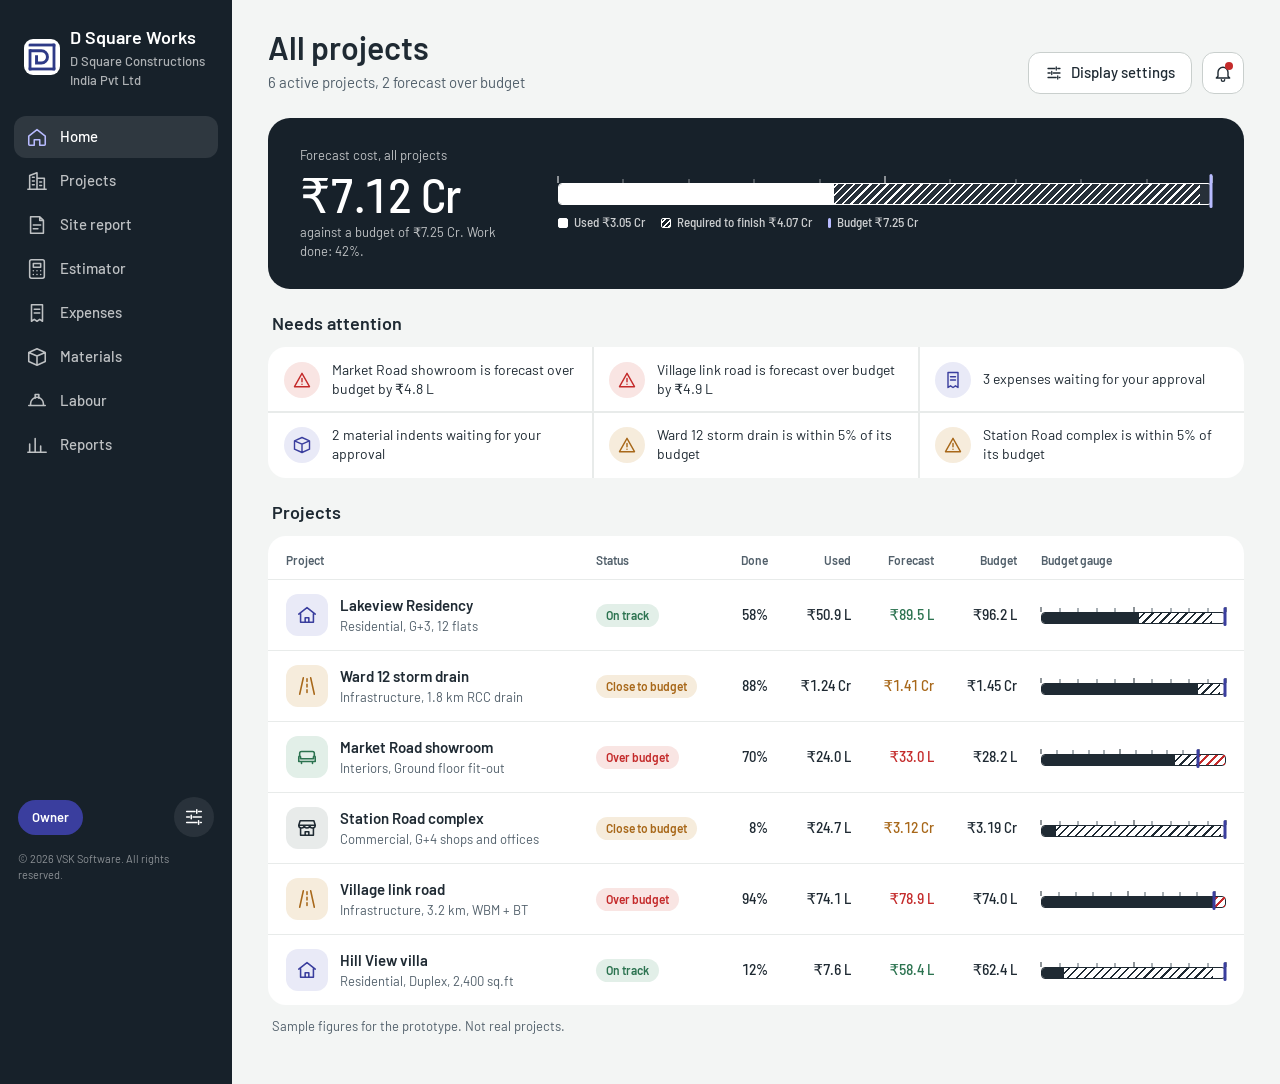
==== app/index.html @ ef79fe5f "Publish D Square Works demo pages (compiled, sample data only) Start page, compiled prototype and qu" ====
<!doctype html>
<html lang="en">
  <head>
    <meta charset="UTF-8" />
    <meta name="viewport" content="width=device-width, initial-scale=1.0" />
    <!-- Prototype with dummy data: keep out of search engines -->
    <meta name="robots" content="noindex, nofollow" />
    <!-- %BRAND_*% placeholders are filled from brand/brand.json at build time. -->
    <meta name="author" content="VSK Software" />
    <meta name="copyright" content="© 2026 VSK Software. All rights reserved." />
    <link rel="icon" href="data:image/svg+xml,%3Csvg%20xmlns%3D%22http%3A%2F%2Fwww.w3.org%2F2000%2Fsvg%22%20viewBox%3D%22-6%20-6%20112%20112%22%20role%3D%22img%22%20aria-label%3D%22D%20Square%20logo%22%3E%0A%20%20%3C!--%20D%20Square%20mark%2C%20traced%20from%20the%20company's%20logo%3A%20a%20D%20inside%20an%20open%20square.%20--%3E%0A%20%20%3Cg%20fill%3D%22%232e3a87%22%20transform%3D%22rotate(180%2050%2050)%22%3E%0A%20%20%20%20%3Crect%20x%3D%220%22%20y%3D%220%22%20width%3D%22100%22%20height%3D%2210.5%22%2F%3E%0A%20%20%20%20%3Crect%20x%3D%220%22%20y%3D%220%22%20width%3D%2210.5%22%20height%3D%22100%22%2F%3E%0A%20%20%20%20%3Crect%20x%3D%220%22%20y%3D%2289.5%22%20width%3D%22100%22%20height%3D%2210.5%22%2F%3E%0A%20%20%20%20%3Crect%20x%3D%2289.5%22%20y%3D%220%22%20width%3D%2210.5%22%20height%3D%2279%22%2F%3E%0A%20%20%3C%2Fg%3E%0A%20%20%3Cpath%20transform%3D%22rotate(180%2050%2050)%22%20fill%3D%22none%22%20stroke%3D%22%232e3a87%22%20stroke-width%3D%2211%22%20stroke-linejoin%3D%22miter%22%0A%20%20%20%20d%3D%22M95%2073.4%20H52.6%20A23%2023%200%200%201%2052.6%2027.4%20H70.4%20V56.8%22%2F%3E%0A%3C%2Fsvg%3E%0A" />
    <title>D Square Works – D Square Constructions India Pvt Ltd</title>
    <script type="module" crossorigin src="./assets/index-BcIU6nJX.js"></script>
    <link rel="stylesheet" crossorigin href="./assets/index-D0_AJxiv.css">
  </head>
  <body>
    <div id="root"></div>
  </body>
</html>
---- app/assets/index-D0_AJxiv.css ----
@font-face{font-family:Barlow;font-style:normal;font-display:swap;font-weight:400;src:url(./barlow-vietnamese-400-normal-Dpl4UHAZ.woff2) format("woff2"),url(./barlow-vietnamese-400-normal-BFeobeCK.woff) format("woff");unicode-range:U+0102-0103,U+0110-0111,U+0128-0129,U+0168-0169,U+01A0-01A1,U+01AF-01B0,U+0300-0301,U+0303-0304,U+0308-0309,U+0323,U+0329,U+1EA0-1EF9,U+20AB}@font-face{font-family:Barlow;font-style:normal;font-display:swap;font-weight:400;src:url(./barlow-latin-ext-400-normal-HxX4XjxC.woff2) format("woff2"),url(./barlow-latin-ext-400-normal-CvBsJvxq.woff) format("woff");unicode-range:U+0100-02BA,U+02BD-02C5,U+02C7-02CC,U+02CE-02D7,U+02DD-02FF,U+0304,U+0308,U+0329,U+1D00-1DBF,U+1E00-1E9F,U+1EF2-1EFF,U+2020,U+20A0-20AB,U+20AD-20C0,U+2113,U+2C60-2C7F,U+A720-A7FF}@font-face{font-family:Barlow;font-style:normal;font-display:swap;font-weight:400;src:url(./barlow-latin-400-normal-qiz4-Cze.woff2) format("woff2"),url(./barlow-latin-400-normal-fsAxiSwU.woff) format("woff");unicode-range:U+0000-00FF,U+0131,U+0152-0153,U+02BB-02BC,U+02C6,U+02DA,U+02DC,U+0304,U+0308,U+0329,U+2000-206F,U+20AC,U+2122,U+2191,U+2193,U+2212,U+2215,U+FEFF,U+FFFD}@font-face{font-family:Barlow;font-style:normal;font-display:swap;font-weight:500;src:url(./barlow-vietnamese-500-normal-zTViEIzf.woff2) format("woff2"),url(./barlow-vietnamese-500-normal-GNfB7rCE.woff) format("woff");unicode-range:U+0102-0103,U+0110-0111,U+0128-0129,U+0168-0169,U+01A0-01A1,U+01AF-01B0,U+0300-0301,U+0303-0304,U+0308-0309,U+0323,U+0329,U+1EA0-1EF9,U+20AB}@font-face{font-family:Barlow;font-style:normal;font-display:swap;font-weight:500;src:url(./barlow-latin-ext-500-normal-DOaysfXq.woff2) format("woff2"),url(./barlow-latin-ext-500-normal-CJPcKP2Q.woff) format("woff");unicode-range:U+0100-02BA,U+02BD-02C5,U+02C7-02CC,U+02CE-02D7,U+02DD-02FF,U+0304,U+0308,U+0329,U+1D00-1DBF,U+1E00-1E9F,U+1EF2-1EFF,U+2020,U+20A0-20AB,U+20AD-20C0,U+2113,U+2C60-2C7F,U+A720-A7FF}@font-face{font-family:Barlow;font-style:normal;font-display:swap;font-weight:500;src:url(./barlow-latin-500-normal-BPAOfeC8.woff2) format("woff2"),url(./barlow-latin-500-normal-C1h8hMer.woff) format("woff");unicode-range:U+0000-00FF,U+0131,U+0152-0153,U+02BB-02BC,U+02C6,U+02DA,U+02DC,U+0304,U+0308,U+0329,U+2000-206F,U+20AC,U+2122,U+2191,U+2193,U+2212,U+2215,U+FEFF,U+FFFD}@font-face{font-family:Barlow;font-style:normal;font-display:swap;font-weight:600;src:url(./barlow-vietnamese-600-normal-DcjprdFV.woff2) format("woff2"),url(./barlow-vietnamese-600-normal-CA_GiK2e.woff) format("woff");unicode-range:U+0102-0103,U+0110-0111,U+0128-0129,U+0168-0169,U+01A0-01A1,U+01AF-01B0,U+0300-0301,U+0303-0304,U+0308-0309,U+0323,U+0329,U+1EA0-1EF9,U+20AB}@font-face{font-family:Barlow;font-style:normal;font-display:swap;font-weight:600;src:url(./barlow-latin-ext-600-normal-B8NK_A3D.woff2) format("woff2"),url(./barlow-latin-ext-600-normal-DMVRjfRT.woff) format("woff");unicode-range:U+0100-02BA,U+02BD-02C5,U+02C7-02CC,U+02CE-02D7,U+02DD-02FF,U+0304,U+0308,U+0329,U+1D00-1DBF,U+1E00-1E9F,U+1EF2-1EFF,U+2020,U+20A0-20AB,U+20AD-20C0,U+2113,U+2C60-2C7F,U+A720-A7FF}@font-face{font-family:Barlow;font-style:normal;font-display:swap;font-weight:600;src:url(./barlow-latin-600-normal-DILqtrty.woff2) format("woff2"),url(./barlow-latin-600-normal-CNwfPWQD.woff) format("woff");unicode-range:U+0000-00FF,U+0131,U+0152-0153,U+02BB-02BC,U+02C6,U+02DA,U+02DC,U+0304,U+0308,U+0329,U+2000-206F,U+20AC,U+2122,U+2191,U+2193,U+2212,U+2215,U+FEFF,U+FFFD}@font-face{font-family:Barlow Semi Condensed;font-style:normal;font-display:swap;font-weight:500;src:url(./barlow-semi-condensed-vietnamese-500-normal-DGADhYWF.woff2) format("woff2"),url(./barlow-semi-condensed-vietnamese-500-normal-hJ2t9k9e.woff) format("woff");unicode-range:U+0102-0103,U+0110-0111,U+0128-0129,U+0168-0169,U+01A0-01A1,U+01AF-01B0,U+0300-0301,U+0303-0304,U+0308-0309,U+0323,U+0329,U+1EA0-1EF9,U+20AB}@font-face{font-family:Barlow Semi Condensed;font-style:normal;font-display:swap;font-weight:500;src:url(./barlow-semi-condensed-latin-ext-500-normal-BXdp1BvY.woff2) format("woff2"),url(./barlow-semi-condensed-latin-ext-500-normal-rZeYuEMb.woff) format("woff");unicode-range:U+0100-02BA,U+02BD-02C5,U+02C7-02CC,U+02CE-02D7,U+02DD-02FF,U+0304,U+0308,U+0329,U+1D00-1DBF,U+1E00-1E9F,U+1EF2-1EFF,U+2020,U+20A0-20AB,U+20AD-20C0,U+2113,U+2C60-2C7F,U+A720-A7FF}@font-face{font-family:Barlow Semi Condensed;font-style:normal;font-display:swap;font-weight:500;src:url(./barlow-semi-condensed-latin-500-normal-G0uxJNrM.woff2) format("woff2"),url(./barlow-semi-condensed-latin-500-normal-CFOoVYFH.woff) format("woff");unicode-range:U+0000-00FF,U+0131,U+0152-0153,U+02BB-02BC,U+02C6,U+02DA,U+02DC,U+0304,U+0308,U+0329,U+2000-206F,U+20AC,U+2122,U+2191,U+2193,U+2212,U+2215,U+FEFF,U+FFFD}:root{--text: #1f2a33;--text-soft: #52606b;--surface: #ffffff;--bg: #e8ebea;--sheet: #f3f5f4;--line: #e8ebea;--line-strong: #c9cfcd;--header: #17212a;--bezel: #17212a;--on-dark: #ffffff;--tabbar-bg: rgba(255, 255, 255, .9);--stamp: #3a3e9e;--staff-red: #c42b2b;--ochre: #a8681a;--green: #2c7350;--stamp-tint: #e9eaf7;--red-tint: #f9e5e3;--ochre-tint: #f6ecdc;--green-tint: #e2efe8;--neutral-tint: #e8ebea;--cat-1: #3a3e9e;--cat-2: #b0721f;--cat-3: #2c7350;--cat-4: #5b6b78;--cat-5: #8a4f9e;--staff-red-bright: #ff7a6e;--stamp-bright: #b8bbff;--stamp-solid: #3a3e9e;color-scheme:light;--font-body: "Barlow", system-ui, sans-serif;--font-figures: "Barlow Semi Condensed", "Barlow", system-ui, sans-serif;--size-sm: .8125rem;--size-base: .9375rem;--size-md: 1.125rem;--size-lg: 1.5rem;--size-xl: 2rem;--space-1: 4px;--space-2: 8px;--space-3: 12px;--space-4: 16px;--space-6: 24px;--space-8: 32px;--radius: 3px;--radius-sheet: 28px;--radius-group: 18px;--radius-tile: 12px;--gauge-height: 22px;--tabbar-height: 64px}@media(prefers-color-scheme:dark){:root:not([data-appearance=light]):not([data-theme=light]){--text: #e4e9ec;--text-soft: #9aa8b2;--surface: #1c262f;--bg: #0e1418;--sheet: #0f161b;--line: #26323c;--line-strong: #3a4752;--header: #1a2530;--bezel: #05080b;--tabbar-bg: rgba(28, 38, 47, .88);--stamp: #a9adff;--staff-red: #ff7a6e;--ochre: #e3a64e;--green: #63c493;--stamp-tint: #2a2e57;--red-tint: #46201f;--ochre-tint: #3f2f17;--green-tint: #1b3a2b;--neutral-tint: #26323c;--cat-1: #a9adff;--cat-2: #e3a64e;--cat-3: #63c493;--cat-4: #9aa8b2;--cat-5: #d39be6;color-scheme:dark}}:root[data-appearance=dark],:root[data-theme=dark]:not([data-appearance=light]){--text: #e4e9ec;--text-soft: #9aa8b2;--surface: #1c262f;--bg: #0e1418;--sheet: #0f161b;--line: #26323c;--line-strong: #3a4752;--header: #1a2530;--bezel: #05080b;--tabbar-bg: rgba(28, 38, 47, .88);--stamp: #a9adff;--staff-red: #ff7a6e;--ochre: #e3a64e;--green: #63c493;--stamp-tint: #2a2e57;--red-tint: #46201f;--ochre-tint: #3f2f17;--green-tint: #1b3a2b;--neutral-tint: #26323c;--cat-1: #a9adff;--cat-2: #e3a64e;--cat-3: #63c493;--cat-4: #9aa8b2;--cat-5: #d39be6;color-scheme:dark}*,*:before,*:after{box-sizing:border-box}html{-webkit-text-size-adjust:100%}body{margin:0;background:var(--bg);color:var(--text);font-family:var(--font-body);font-size:var(--size-base);line-height:1.45}h1,h2,h3{margin:0;font-weight:600;line-height:1.2}a{color:var(--stamp)}:focus-visible{outline:3px solid var(--stamp);outline-offset:2px}.figures{font-family:var(--font-figures);font-variant-numeric:tabular-nums}@media(prefers-reduced-motion:reduce){*,*:before,*:after{animation-duration:.01ms!important;transition-duration:.01ms!important}}.field{display:grid;gap:6px;min-width:0}.field__label{padding:0;font-size:var(--size-sm);font-weight:600;color:var(--text-soft)}.field__box{min-width:0;display:flex;align-items:center;min-height:46px;padding:0 12px;border:1px solid var(--line-strong);border-radius:12px;background:var(--surface)}.field__box:focus-within{border-color:var(--stamp);box-shadow:0 0 0 3px var(--stamp-tint)}.field--error .field__box{border-color:var(--staff-red)}.field__box input{flex:1;width:100%;min-width:0;padding:10px 0;border:0;background:none;color:var(--text);font-family:var(--font-figures);font-size:1rem;font-variant-numeric:tabular-nums;outline:none}.field__box input[type=text]{font-family:var(--font-body)}.field__unit{color:var(--text-soft);font-size:var(--size-sm)}.field__msg{font-size:.75rem;color:var(--text-soft)}.field__msg--error{color:var(--staff-red)}.field input[type=number]::-webkit-inner-spin-button,.field input[type=number]::-webkit-outer-spin-button{-webkit-appearance:none;margin:0}.field input[type=number]{-moz-appearance:textfield;appearance:textfield}.stepper{display:grid;grid-template-columns:46px 1fr 46px;align-items:center;border:1px solid var(--line-strong);border-radius:12px;background:var(--surface);overflow:hidden}.stepper input{width:100%;min-width:0;padding:10px 0;border:0;background:none;color:var(--text);font-family:var(--font-figures);font-size:1.05rem;text-align:center;appearance:textfield}.stepper__btn{height:46px;border:0;background:var(--neutral-tint);color:var(--text);font-size:1.25rem;cursor:pointer}.stepper__btn:disabled{opacity:.4;cursor:default}.segmented{display:grid;gap:6px;margin:0;padding:0;border:0;min-width:0}.segmented__track{display:grid;grid-auto-flow:column;grid-auto-columns:1fr;gap:4px;padding:4px;border-radius:14px;background:var(--neutral-tint)}.segmented__opt{position:relative}.segmented__opt input{position:absolute;opacity:0;pointer-events:none}.segmented__face{display:flex;align-items:center;justify-content:center;gap:6px;min-height:40px;padding:0 8px;border-radius:10px;color:var(--text-soft);font-weight:500;cursor:pointer}.segmented__opt input:checked+.segmented__face{background:var(--surface);color:var(--text);box-shadow:0 1px 3px #080c101f}.segmented__opt input:focus-visible+.segmented__face{outline:3px solid var(--stamp);outline-offset:1px}.toggle{display:flex;align-items:center;justify-content:space-between;gap:12px;min-height:46px;font-weight:500;cursor:pointer}.toggle input{position:absolute;opacity:0;pointer-events:none}.toggle__track{flex:none;width:48px;height:28px;padding:3px;border-radius:14px;background:var(--line-strong);transition:background .15s ease}.toggle__thumb{display:block;width:22px;height:22px;border-radius:50%;background:#fff;box-shadow:0 1px 2px #080c104d;transition:transform .15s ease}.toggle input:checked+.toggle__track{background:var(--stamp-solid)}.toggle input:checked+.toggle__track .toggle__thumb{transform:translate(20px)}.toggle input:focus-visible+.toggle__track{outline:3px solid var(--stamp);outline-offset:2px}.field__prefix{margin-right:6px;color:var(--text-soft);font-family:var(--font-figures)}.field__box--select{padding:0}.field__box select,.field__box input[type=date]{flex:1;width:100%;min-width:0;min-height:44px;padding:0 12px;border:0;background:none;color:var(--text);font:inherit;outline:none}.field__box input[type=date]{padding:0}.field__area{width:100%;min-height:80px;padding:10px 12px;border:1px solid var(--line-strong);border-radius:12px;background:var(--surface);color:var(--text);font:inherit;resize:vertical}.field__area:focus{border-color:var(--stamp);box-shadow:0 0 0 3px var(--stamp-tint);outline:none}.field--error .field__area{border-color:var(--staff-red)}.photo{display:flex;align-items:center;gap:14px}.photo__preview{width:72px;height:96px;object-fit:cover;border-radius:10px;border:1px solid var(--line-strong)}.photo__actions{display:grid;gap:8px;justify-items:start}.photo__pick{position:relative;display:inline-flex;align-items:center;gap:8px;min-height:46px;padding:0 16px;border:1px dashed var(--line-strong);border-radius:12px;color:var(--stamp);font-weight:600;cursor:pointer}.photo__pick input{position:absolute;inset:0;opacity:0;cursor:pointer}.photo__pick:focus-within{outline:3px solid var(--stamp);outline-offset:2px}.field--error .photo__pick{border-color:var(--staff-red)}.photo__remove{padding:0;border:0;background:none;color:var(--staff-red);font:inherit;font-size:var(--size-sm);cursor:pointer}.modal{inset:0;z-index:50;display:flex;flex-direction:column}.modal--frame{position:absolute}.modal--screen{position:fixed}.modal--sheet{justify-content:flex-end}.modal--dialog{align-items:center;justify-content:center;padding:24px}.modal__backdrop{position:absolute;inset:0;border:0;background:#080c1080;cursor:pointer;animation:modal-fade .18s ease-out}.modal__panel{position:relative;max-height:92%;overflow-y:auto;padding:10px 20px calc(20px + env(safe-area-inset-bottom,0px));border-radius:var(--radius-sheet) var(--radius-sheet) 0 0;background:var(--sheet);color:var(--text);animation:modal-rise .24s cubic-bezier(.2,.8,.2,1)}.modal--dialog .modal__panel{width:min(460px,100%);padding:24px;border-radius:22px;box-shadow:0 30px 80px -20px #080c1080;animation:modal-pop .2s ease-out}.modal__grabber{display:block;width:40px;height:5px;margin:0 auto 16px;border-radius:3px;background:var(--line-strong)}.modal__head{display:flex;align-items:center;justify-content:space-between;gap:12px;margin-bottom:4px}.modal__head h2{font-size:var(--size-md)}.modal__close{display:grid;place-items:center;width:36px;height:36px;margin-right:-6px;border:0;border-radius:50%;background:var(--neutral-tint);color:var(--text);cursor:pointer}.modal--dialog .modal__panel--wide{width:min(640px,100%)}.modal__panel:focus{outline:none}.settings__intro{margin:4px 0 8px;font-size:var(--size-sm);color:var(--text-soft)}.settings__group{margin:0;padding:0;border:0}.settings__legend{padding:14px 4px 8px;font-size:var(--size-sm);font-weight:600;color:var(--text-soft)}.settings__options{border-radius:var(--radius-group);background:var(--surface);overflow:hidden}.settings__option{position:relative;display:flex;align-items:center;gap:12px;min-height:54px;padding:8px 16px;cursor:pointer}.settings__option+.settings__option{border-top:1px solid var(--line)}.settings__option input{position:absolute;opacity:0;pointer-events:none}.settings__option:has(input:focus-visible){outline:3px solid var(--stamp);outline-offset:-3px}.settings__icon{flex:none;display:grid;place-items:center;width:36px;height:36px;border-radius:50%;background:var(--neutral-tint);color:var(--text)}.settings__text{flex:1;display:grid}.settings__label{font-weight:500}.settings__hint{font-size:.75rem;color:var(--text-soft)}.settings__check{color:var(--stamp);visibility:hidden}.settings__option:has(input:checked) .settings__check{visibility:visible}.settings__option:has(input:checked) .settings__icon{background:var(--stamp-tint);color:var(--stamp)}.settings__note{margin:8px 4px 0;font-size:.75rem;color:var(--text-soft)}.settings__legal{margin:16px 4px 0;font-size:.75rem;color:var(--text-soft);text-align:center}.settings__done{width:100%;min-height:50px;margin-top:18px;border:0;border-radius:14px;background:var(--stamp-solid);color:var(--on-dark);font:inherit;font-weight:600;cursor:pointer}.visually-hidden{position:absolute;width:1px;height:1px;overflow:hidden;clip-path:inset(50%);white-space:nowrap}@keyframes modal-rise{0%{transform:translateY(100%)}}@keyframes modal-pop{0%{opacity:0;transform:scale(.97)}}@keyframes modal-fade{0%{opacity:0}}.group{list-style:none;margin:0;padding:0;background:var(--surface);border-radius:var(--radius-group);overflow:hidden}.group>li+li{border-top:1px solid var(--line)}.attention__row{display:flex;align-items:center;gap:12px;padding:14px 16px;font-size:.875rem;line-height:1.35}.attention__icon{flex:none;display:grid;place-items:center;width:36px;height:36px;border-radius:50%}.attention__row--over .attention__icon{background:var(--red-tint);color:var(--staff-red)}.attention__row--watch .attention__icon{background:var(--ochre-tint);color:var(--ochre)}.attention__row--stamp .attention__icon{background:var(--stamp-tint);color:var(--stamp)}.type-tile{flex:none;display:grid;place-items:center;width:42px;height:42px;border-radius:var(--radius-tile);background:var(--stamp-tint);color:var(--stamp)}.type-tile--infrastructure{background:var(--ochre-tint);color:var(--ochre)}.type-tile--interiors{background:var(--green-tint);color:var(--green)}.type-tile--commercial{background:var(--neutral-tint);color:var(--text)}.chip{display:inline-block;padding:3px 10px;border-radius:999px;font-family:var(--font-body);font-size:.75rem;font-weight:600;white-space:nowrap}.chip--on-track{background:var(--green-tint);color:var(--green)}.chip--watch{background:var(--ochre-tint);color:var(--ochre)}.chip--over{background:var(--red-tint);color:var(--staff-red)}.health-text--over{color:var(--staff-red)}.health-text--watch{color:var(--ochre)}.health-text--on-track{color:var(--green)}.icon-btn{position:relative;display:grid;place-items:center;width:40px;height:40px;border:0;border-radius:50%;background:#ffffff14;color:var(--on-dark);cursor:pointer}.icon-btn__dot{position:absolute;top:9px;right:10px;width:8px;height:8px;border-radius:50%;background:var(--staff-red-bright);box-shadow:0 0 0 2px var(--header)}.role-pill{padding:8px 14px;border-radius:999px;background:var(--stamp-solid);color:var(--on-dark);font-size:var(--size-sm);font-weight:600}button.role-pill{border:0;font:inherit;font-size:var(--size-sm);font-weight:600;cursor:pointer}.attention__link{display:flex;align-items:center;gap:12px;margin:-14px -16px;padding:14px 16px;color:inherit;text-decoration:none}.attention__link:hover{background:var(--sheet)}.progress{display:block;height:8px;border-radius:4px;background:var(--progress-track, var(--neutral-tint));overflow:hidden}.progress__fill{display:block;height:100%;border-radius:4px;background:var(--progress-fill, var(--stamp))}.load-state{margin:0;padding:48px 20px;color:var(--text-soft);text-align:center}.empty{display:grid;justify-items:center;gap:10px;padding:48px 24px;border-radius:var(--radius-group);background:var(--surface);text-align:center}.empty__icon{display:grid;place-items:center;width:64px;height:64px;border-radius:20px;background:var(--stamp-tint);color:var(--stamp)}.empty__lead{max-width:44ch;margin:6px 0 0;font-size:var(--size-md);font-weight:500;text-wrap:balance}.empty__note{margin:0;color:var(--text-soft)}.empty__action{margin-top:8px;padding:10px 18px;border-radius:12px;background:var(--stamp-solid);color:var(--on-dark);font-weight:600;text-decoration:none}.facts{display:grid;grid-template-columns:repeat(auto-fit,minmax(150px,1fr));gap:1px;margin:0}.facts>div{padding:12px 16px;outline:1px solid var(--line)}.facts dt{font-size:.75rem;color:var(--text-soft)}.facts dd{margin:2px 0 0;font-weight:500}.facts__hint{display:block;font-size:.75rem;font-weight:400;color:var(--text-soft)}.breakdown{display:grid;grid-template-columns:repeat(auto-fill,minmax(130px,1fr));gap:10px 20px;margin:0}.breakdown dt{font-family:var(--font-body);font-size:.75rem;color:var(--text-soft)}.breakdown dd{margin:2px 0 0;font-weight:500}.logo-tile{flex:none;width:36px;height:36px;padding:3px;border-radius:9px;background:#fff}.btn{display:inline-flex;align-items:center;justify-content:center;gap:8px;min-height:46px;padding:0 18px;border:1px solid var(--line-strong);border-radius:12px;background:var(--surface);color:var(--text);font:inherit;font-weight:600;cursor:pointer}.btn:disabled{opacity:.6;cursor:default}.btn--primary{border-color:transparent;background:var(--stamp-solid);color:var(--on-dark)}.btn--danger{border-color:transparent;background:var(--staff-red);color:#fff}.st--warn{background:var(--ochre-tint);color:var(--ochre)}.st--info{background:var(--stamp-tint);color:var(--stamp)}.st--ok{background:var(--green-tint);color:var(--green)}.st--bad{background:var(--red-tint);color:var(--staff-red)}.m-app{display:flex;flex-direction:column;min-height:100%;background:var(--sheet)}.m-page{flex:1}.hero{background:var(--header);color:var(--on-dark);padding:calc(18px + env(safe-area-inset-top,0px)) 20px 52px}.hero__bar{display:flex;align-items:center;justify-content:space-between;margin-bottom:26px}.hero__company{display:block;font-size:.75rem;font-weight:500;letter-spacing:0;color:#ffffffa6}.hero__brand{display:flex;align-items:center;gap:10px;font-weight:600;letter-spacing:.01em}.hero__actions{display:flex;align-items:center;gap:var(--space-2)}.hero__title{font-size:var(--size-lg)}.hero__sub{margin:4px 0 22px;color:#ffffffb8;font-size:var(--size-sm)}.hero__figure{margin:0;font-size:2.75rem;font-weight:500;line-height:1;letter-spacing:-.01em}.hero__caption{margin:6px 0 22px;color:#ffffffb8;font-size:var(--size-sm)}.m-sheet{position:relative;margin-top:calc(-1 * var(--radius-sheet));padding:22px 16px 28px;border-radius:var(--radius-sheet) var(--radius-sheet) 0 0;background:var(--sheet);display:grid;gap:26px}.m-sheet__h{font-size:var(--size-md);margin:0 4px 10px}.m-sheet__note{margin:12px 4px 0;font-size:var(--size-sm);color:var(--text-soft)}.project{display:block;padding:14px 16px 16px;color:inherit;text-decoration:none}.project:active{background:var(--sheet)}.project__head{display:flex;align-items:center;gap:12px}.project__text{flex:1;min-width:0;display:grid}.project__name{font-weight:600;font-size:1rem}.project__meta{font-size:var(--size-sm);color:var(--text-soft);white-space:nowrap;overflow:hidden;text-overflow:ellipsis}.project__chev{color:var(--text-soft)}.project__gauge{display:block;margin:10px 0 0 54px}.project__figures{display:flex;align-items:center;justify-content:space-between;margin-top:8px;font-size:var(--size-sm);color:var(--text-soft)}.project__detail{margin:14px 0 0 54px;padding-top:12px;border-top:1px dashed var(--line-strong);animation:reveal .22s ease-out}.figgrid{display:grid;grid-template-columns:1fr 1fr;gap:12px 16px;margin:0}.figgrid dt{font-family:var(--font-body);font-size:.75rem;color:var(--text-soft)}.figgrid dd{margin:2px 0 0;font-size:var(--size-md);font-weight:500}.project__variance{margin:10px 0 0;font-weight:500}@keyframes reveal{0%{opacity:0;transform:translateY(-4px)}}.tabbar{position:sticky;bottom:0;display:grid;grid-auto-flow:column;grid-auto-columns:1fr;height:var(--tabbar-height);background:var(--tabbar-bg);backdrop-filter:blur(16px);-webkit-backdrop-filter:blur(16px);border-top:1px solid var(--line)}.tab{display:grid;justify-items:center;align-content:center;gap:2px;color:var(--text-soft);font-size:.6875rem;font-weight:500;text-decoration:none}.tab svg{width:52px;height:28px;padding:3px 0;border-radius:14px}.tab--active{color:var(--stamp)}.tab--active svg{background:var(--stamp-tint)}.hero__back{display:inline-flex;align-items:center;gap:4px;min-height:40px;margin-left:-6px;padding-right:8px;color:var(--on-dark);font-weight:500;text-decoration:none}.band-progress{display:block;--progress-track: rgba(255, 255, 255, .14);--progress-fill: var(--on-dark)}.list-link{display:flex;align-items:center;gap:12px;width:100%;min-height:60px;padding:8px 16px;border:0;background:none;color:inherit;font:inherit;text-align:left;text-decoration:none;cursor:pointer}.list-link__label{flex:1;font-weight:500}.list-link>svg:last-child{color:var(--text-soft)}.d-scroll{background:var(--sheet)}@media(max-width:1000px){.d-scroll{overflow-x:auto}}.d-app{display:grid;grid-template-columns:232px 1fr;min-width:1000px;min-height:100vh;background:linear-gradient(to right,var(--header) 232px,var(--sheet) 232px)}.d-side{position:sticky;top:0;height:100vh;display:flex;flex-direction:column;padding:24px 14px 18px;background:var(--header);color:var(--on-dark)}.d-side__company{display:block;margin-top:2px;font-size:var(--size-sm);font-weight:500;color:#ffffffa6}.d-side__legal{margin:14px 4px 0;font-size:.6875rem;line-height:1.4;color:#ffffff80}.d-side__brand{display:flex;align-items:center;gap:10px;padding:0 10px 26px;font-size:var(--size-md);font-weight:600}.d-nav{list-style:none;margin:0;padding:0;display:grid;gap:2px}.d-nav__item{display:flex;align-items:center;gap:12px;min-height:42px;padding:0 12px;border-radius:12px;color:#ffffffb8;font-weight:500;text-decoration:none}.d-nav__item:hover{background:#ffffff0f;color:var(--on-dark)}.d-nav__item--active{background:#ffffff1a;color:var(--on-dark)}.d-nav__item--active svg{color:var(--stamp-bright)}.d-side__foot{margin-top:auto;display:flex;align-items:center;justify-content:space-between;padding:0 4px}.d-main{min-width:0;padding:28px 36px 48px}.d-main>.m-page{display:grid;align-content:start;gap:24px}.d-top{display:flex;align-items:flex-end;justify-content:space-between;gap:16px}.d-top h1{font-size:var(--size-xl)}.d-top__sub{margin:4px 0 0;color:var(--text-soft)}.d-top__actions{display:flex;gap:10px}.d-btn{position:relative;display:inline-flex;align-items:center;gap:8px;min-height:42px;padding:0 16px;border:1px solid var(--line-strong);border-radius:12px;background:var(--surface);color:var(--text);font:inherit;font-weight:500;cursor:pointer}.d-btn:hover{border-color:var(--text-soft)}.d-btn--icon{width:42px;padding:0;justify-content:center}.d-btn__dot{position:absolute;top:9px;right:10px;width:8px;height:8px;border-radius:50%;background:var(--staff-red)}.d-band{display:grid;grid-template-columns:auto 1fr;align-items:center;gap:48px;padding:28px 32px;border-radius:22px;background:var(--header);color:var(--on-dark)}.d-band__figure{display:grid;gap:4px}.d-band__label,.d-band__caption{font-size:var(--size-sm);color:#ffffffb8}.d-band__value{font-size:3rem;font-weight:500;line-height:1.05;letter-spacing:-.01em}.d-band__caption{max-width:30ch}.d-grid{display:grid;gap:24px;align-items:start}.d-attention .group{display:grid;grid-template-columns:repeat(auto-fill,minmax(300px,1fr))}.d-attention .group>li{border-top:0;outline:1px solid var(--line)}@media(min-width:1500px){.d-grid{grid-template-columns:minmax(0,1fr) 340px}.d-attention{grid-column:2;grid-row:1}.d-projects{grid-column:1;grid-row:1}.d-attention .group{grid-template-columns:1fr}}.d-h{font-size:var(--size-md);margin:0 4px 12px}.d-note{margin:12px 4px 0;font-size:var(--size-sm);color:var(--text-soft)}.d-table-wrap{overflow-x:auto;border-radius:var(--radius-group);background:var(--surface)}.d-table{width:100%;border-collapse:collapse}.d-table th,.d-table td{padding:14px 12px;text-align:left;vertical-align:middle;border-top:1px solid var(--line);white-space:nowrap}.d-table thead th{border-top:0;padding-top:16px;padding-bottom:10px;font-size:.75rem;font-weight:600;color:var(--text-soft)}.d-table th:first-child,.d-table td:first-child{padding-left:18px}.d-table th:last-child,.d-table td:last-child{padding-right:18px}.d-table tbody tr:hover{background:var(--sheet)}.d-table .num{text-align:right}.d-table__gauge{width:22%;min-width:150px}.d-proj{display:flex;align-items:center;gap:12px;font-weight:400}.d-proj__text{display:grid}.d-proj__name{font-weight:600}.d-proj__meta{font-size:var(--size-sm);color:var(--text-soft);white-space:normal}.d-table tbody th{white-space:normal;min-width:220px}.d-top__text{display:grid;gap:2px}.d-back{display:inline-flex;align-items:center;gap:4px;margin:0 0 6px -4px;color:var(--stamp);font-weight:500;text-decoration:none}.d-back:hover{text-decoration:underline}.d-table__link-row{cursor:pointer}a.d-proj__name{color:inherit;text-decoration:none}a.d-proj__name:hover{color:var(--stamp);text-decoration:underline}.d-h--section{margin-top:8px;margin-bottom:-8px}.d-band__label .chip{margin-left:4px;vertical-align:1px}.stage{min-height:100vh;display:grid;place-items:center;padding-block:32px;padding-left:max(16px,env(safe-area-inset-left,0px));padding-right:max(16px,env(safe-area-inset-right,0px));background:var(--bg)}.device{position:relative;width:390px;height:min(844px,calc(100vh - 64px));border:11px solid var(--bezel);border-radius:54px;overflow:hidden;background:var(--header);box-shadow:0 0 0 1px var(--line-strong),0 30px 60px -20px #17212a73}.device .m-app{height:100%;overflow-y:auto;scrollbar-width:none}.device .m-app::-webkit-scrollbar{display:none}.m-full .m-app{min-height:100vh;padding-bottom:calc(var(--tabbar-height) + env(safe-area-inset-bottom,0px))}.m-full .tabbar{position:fixed;left:0;right:0;bottom:0;height:calc(var(--tabbar-height) + env(safe-area-inset-bottom,0px));padding-bottom:env(safe-area-inset-bottom,0px)}.toast{position:fixed;left:0;right:0;bottom:calc(24px + env(safe-area-inset-bottom,0px));z-index:60;display:flex;justify-content:center;pointer-events:none}.toast--frame{position:absolute}.toast--mobile-framed,.toast--mobile-full{bottom:calc(var(--tabbar-height) + 16px + env(safe-area-inset-bottom,0px))}.toast__msg{max-width:min(90%,420px);padding:12px 18px;border-radius:14px;background:var(--header);color:var(--on-dark);font-weight:500;box-shadow:0 12px 30px -10px #080c1080;animation:toast-in .22s ease-out}@keyframes toast-in{0%{opacity:0;transform:translateY(8px)}}.est-layout{display:grid;grid-template-columns:380px minmax(0,1fr);gap:24px;align-items:start}.est-panel{position:sticky;top:20px;padding:20px;border-radius:var(--radius-group);background:var(--surface)}.est-panel .d-h{margin:0 0 14px}.est-form{display:grid;gap:18px}.est-grid{display:grid;grid-template-columns:1fr 1fr;gap:14px}.est-results{display:grid;gap:24px;min-width:0}.est-band{grid-template-columns:1fr}.est-card{padding:20px;border-radius:var(--radius-group);background:var(--surface)}.est-card .d-h{margin:0 0 14px}.est-fix{display:flex;align-items:center;gap:8px;margin:0;padding:12px 16px;border-radius:12px;background:var(--red-tint);color:var(--staff-red);font-weight:500}.est-rooms{display:grid;gap:10px;margin:0;padding:0;border:0;min-width:0}.est-room{display:grid;grid-template-columns:minmax(0,1.3fr) minmax(0,1fr) minmax(0,1fr) 36px;gap:8px;align-items:end}.est-room .field__label{font-size:.6875rem}.est-room--error .field__box{border-color:var(--staff-red)}.est-room__remove{height:46px;border:0;border-radius:10px;background:var(--neutral-tint);color:var(--text-soft);font-size:1.25rem;cursor:pointer}.est-add{justify-self:start;padding:10px 14px;border:1px dashed var(--line-strong);border-radius:12px;background:none;color:var(--stamp);font:inherit;font-weight:600;cursor:pointer}.phasebar__track{display:flex;height:16px;border-radius:8px;overflow:hidden;gap:2px}.phasebar__seg{min-width:3px}.phasebar__legend{list-style:none;margin:14px 0 0;padding:0;display:grid;gap:8px}.phasebar__legend li{display:grid;grid-template-columns:12px 1fr auto 44px;align-items:center;gap:10px;font-size:var(--size-sm)}.phasebar__name{font-family:var(--font-body)}.phasebar__pct{text-align:right;color:var(--text-soft)}.phasebar__dot{width:12px;height:12px;border-radius:3px}.cat-1{background:var(--cat-1)}.cat-2{background:var(--cat-2)}.cat-3{background:var(--cat-3)}.cat-4{background:var(--cat-4)}.cat-5{background:var(--cat-5)}.est-table .est-table__item{white-space:normal;font-weight:500}.est-table .unit{color:var(--text-soft);font-size:var(--size-sm)}.est-table tbody+tbody tr:first-child>*{border-top:2px solid var(--line-strong)}.est-table__subtotal>*{background:var(--sheet);font-weight:600}.est-table__subtotal th{text-align:right;color:var(--text-soft);font-size:var(--size-sm)}.est-mpanel .est-room{grid-template-columns:minmax(0,1fr) minmax(0,1fr) 40px}.est-mpanel .est-room>.field:first-child{grid-column:1 / -1}.est-mpanel{padding:16px}.est-mphase{display:flex;justify-content:space-between;padding:14px 16px;font-weight:600;border-bottom:1px solid var(--line)}.est-mlines{list-style:none;margin:0;padding:0}.est-mlines li{display:grid;grid-template-columns:1fr auto;gap:2px 12px;padding:12px 16px}.est-mlines li+li{border-top:1px solid var(--line)}.est-mlines__desc{font-weight:500}.est-mlines__calc{grid-column:1;font-size:var(--size-sm);color:var(--text-soft)}.est-mlines__amt{grid-column:2;grid-row:1 / span 2;align-self:center;font-weight:500}@media(max-width:1180px){.est-layout{grid-template-columns:340px minmax(0,1fr)}}.d-top__actions .btn--primary{min-height:42px}.exp-chip--submitted{background:var(--ochre-tint);color:var(--ochre)}.exp-chip--approved{background:var(--stamp-tint);color:var(--stamp)}.exp-chip--paid{background:var(--green-tint);color:var(--green)}.exp-chip--rejected{background:var(--red-tint);color:var(--staff-red)}.exp-tabs{display:grid;grid-auto-flow:column;grid-auto-columns:minmax(110px,1fr);gap:8px;overflow-x:auto;scrollbar-width:none}.exp-tabs::-webkit-scrollbar{display:none}.exp-tab{display:grid;gap:2px;padding:12px 14px;border:1px solid var(--line);border-radius:14px;background:var(--surface);color:var(--text);font:inherit;text-align:left;cursor:pointer}.exp-tab.is-active{border-color:var(--stamp);box-shadow:inset 0 0 0 1px var(--stamp)}.exp-tab__label{font-weight:600}.exp-tab__sum{font-size:var(--size-sm);color:var(--text-soft)}.exp-empty{margin:0;padding:40px 20px;border-radius:var(--radius-group);background:var(--surface);color:var(--text-soft);text-align:center}.exp-table .exp-table__desc,.exp-table .exp-table__proj{white-space:normal}.exp-table__desc{min-width:220px;font-weight:500}.exp-table__desc .d-boq__toggle{display:block}.exp-table__meta{display:block;font-size:var(--size-sm);font-weight:400;color:var(--text-soft)}.exp-table__paid{white-space:normal;max-width:160px}.exp-table__bill{color:var(--text-soft)}.exp-table__bill .is-missing{opacity:.3}.exp-mrecord .btn{width:100%}.exp-row{display:grid;gap:4px;width:100%;padding:14px 16px;border:0;background:none;color:inherit;font:inherit;text-align:left;cursor:pointer}.exp-row__top{display:flex;justify-content:space-between;gap:12px}.exp-row__desc{font-weight:600}.exp-row__amt{font-weight:500;white-space:nowrap}.exp-row__meta{font-size:var(--size-sm);color:var(--text-soft)}.exp-row__bottom{display:flex;align-items:center;gap:10px;margin-top:4px}.exp-row__nobill{font-size:.75rem;color:var(--text-soft)}.exp-detail{display:grid;gap:18px;margin-top:8px}.exp-detail__top{display:flex;align-items:flex-start;justify-content:space-between;gap:12px}.exp-detail__amount{margin:0;font-size:var(--size-xl);font-weight:500;line-height:1.1}.exp-detail__desc{margin:4px 0 0;font-weight:500}.exp-detail__id{margin:2px 0 0;font-size:var(--size-sm);color:var(--text-soft)}.exp-detail__body{display:grid;grid-template-columns:minmax(0,1fr) 150px;gap:16px;align-items:start}.exp-facts{display:grid;gap:10px;margin:0}.exp-facts dt{font-size:.75rem;color:var(--text-soft)}.exp-facts dd{margin:1px 0 0;font-weight:500}.exp-bill{margin:0;display:grid;gap:6px}.exp-bill img,.exp-bill__none{width:100%;aspect-ratio:3 / 4;border-radius:12px;border:1px solid var(--line-strong);object-fit:cover;background:var(--surface)}.exp-bill__none{display:grid;place-content:center;justify-items:center;gap:6px;color:var(--text-soft);font-size:var(--size-sm);text-align:center}.exp-bill figcaption{font-size:.75rem;color:var(--text-soft);text-align:center}.exp-history h3{font-size:var(--size-sm);color:var(--text-soft)}.exp-history ol{margin:6px 0 0;padding-left:1.2em;display:grid;gap:4px}.exp-reason{margin:10px 0 0;padding:10px 12px;border-radius:10px;background:var(--red-tint)}.exp-note{margin:8px 0 0;font-size:var(--size-sm);color:var(--text-soft)}.exp-actions{display:grid;gap:12px}.exp-actions__row{display:flex;justify-content:flex-end;gap:10px}.modal--sheet .exp-actions__row .btn{flex:1}.exp-form{display:grid;gap:16px;margin-top:8px}.exp-form__row{display:grid;grid-template-columns:1fr 1fr;gap:12px}@media(max-width:420px){.exp-detail__body{grid-template-columns:1fr}.exp-bill{max-width:200px}}.modal--sheet .exp-detail__body{grid-template-columns:1fr 120px}.gauge{--g-ink: var(--text);--g-tick: var(--text-soft);--g-bg: var(--surface);--g-red: var(--staff-red);--g-datum: var(--stamp);--g-text: var(--text-soft);position:relative;width:100%}.gauge--inverse{--g-ink: var(--on-dark);--g-tick: rgba(255, 255, 255, .5);--g-bg: rgba(255, 255, 255, .07);--g-red: var(--staff-red-bright);--g-datum: var(--stamp-bright);--g-text: rgba(255, 255, 255, .78)}.gauge__ticks{position:relative;height:7px}.gauge__tick{position:absolute;bottom:0;width:1px;height:4px;background:var(--g-tick);transform:translate(-.5px)}.gauge__tick--major{height:7px;background:var(--g-ink)}.gauge__bar{position:relative;height:var(--gauge-height);background:var(--g-bg);border:1px solid var(--g-ink);border-radius:4px}.gauge__seg{position:absolute;top:0;bottom:0}.gauge__seg:first-child{border-radius:3px 0 0 3px}.gauge__seg--used{background:var(--g-ink)}.gauge__seg--required{background:repeating-linear-gradient(-45deg,var(--g-ink) 0 1.5px,transparent 1.5px 6px)}.gauge__seg--used-over{background:var(--g-red)}.gauge__seg--required-over{background:repeating-linear-gradient(-45deg,var(--g-red) 0 2px,transparent 2px 6px)}.gauge__datum{position:absolute;top:-10px;bottom:-4px;width:3px;border-radius:2px;background:var(--g-datum);transform:translate(-1.5px)}.gauge__legend{display:flex;flex-wrap:wrap;gap:var(--space-1) var(--space-4);margin-top:var(--space-2);font-size:var(--size-sm);color:var(--g-text)}.gauge__key:before{content:"";display:inline-block;width:10px;height:10px;margin-right:6px;vertical-align:-1px;border:1px solid var(--g-ink);border-radius:2px}.gauge__key--used:before{background:var(--g-ink)}.gauge__key--required:before{background:repeating-linear-gradient(-45deg,var(--g-ink) 0 1.5px,transparent 1.5px 4px)}.gauge__key--budget:before{width:3px;border:0;background:var(--g-datum)}.gauge--compact{--gauge-height: 12px}.gauge--compact .gauge__ticks,.gauge--compact .gauge__tick--major{height:5px}.gauge--compact .gauge__datum{top:-6px;bottom:-3px}.lab-sites{display:grid;grid-template-columns:repeat(auto-fill,minmax(170px,1fr));gap:8px}.lab-site{display:grid;gap:2px;padding:12px 14px;border:1px solid var(--line);border-radius:14px;background:var(--surface);color:var(--text);font:inherit;text-align:left;cursor:pointer}.lab-site.is-active{border-color:var(--stamp);box-shadow:inset 0 0 0 1px var(--stamp)}.lab-site__name{font-weight:600}.lab-site__meta,.lab-site__today{font-size:var(--size-sm);color:var(--text-soft)}.lab-site__today{color:var(--ochre)}.lab-site__today.is-done{color:var(--green)}.lab-bar{display:flex;flex-wrap:wrap;align-items:flex-end;justify-content:space-between;gap:12px}.lab-tabs{min-width:240px}.lab-tab{min-height:40px;padding:0 16px;border:0;border-radius:10px;background:none;color:var(--text-soft);font:inherit;font-weight:600;cursor:pointer}.lab-tab.is-active{background:var(--surface);color:var(--text);box-shadow:0 1px 3px #080c101f}.lab-date{min-width:200px}.lab-weeknav{display:flex;align-items:center;gap:8px}.lab-weeknav__label{min-width:190px;text-align:center;font-weight:500}.lab-att{display:grid;gap:14px}.lab-counts{margin:0;font-weight:500}.lab-bulk{display:flex;flex-wrap:wrap;align-items:flex-end;gap:12px}.lab-bulk__item{flex:1 1 260px;max-width:420px}.lab-row{display:grid;grid-template-columns:minmax(150px,1fr) auto minmax(260px,1.4fr);align-items:center;gap:10px 16px;padding:12px 16px}.lab-row.is-paid{background:var(--sheet)}.lab-row__who{display:grid;gap:2px;justify-items:start}.lab-row__name{font-weight:600}.lab-row__meta{font-size:var(--size-sm);color:var(--text-soft)}.lab-status{display:inline-grid;grid-auto-flow:column;gap:4px;padding:3px;border-radius:12px;background:var(--neutral-tint)}.lab-status__opt{position:relative}.lab-status__opt input{position:absolute;opacity:0;pointer-events:none}.lab-status__opt span{display:block;padding:8px 12px;border-radius:9px;color:var(--text-soft);font-size:var(--size-sm);font-weight:600;white-space:nowrap;cursor:pointer}.lab-status__opt input:focus-visible+span{outline:3px solid var(--stamp);outline-offset:1px}.lab-status__opt--present input:checked+span{background:var(--green-tint);color:var(--green)}.lab-status__opt--half input:checked+span{background:var(--ochre-tint);color:var(--ochre)}.lab-status__opt--absent input:checked+span{background:var(--red-tint);color:var(--staff-red)}.lab-row__work{display:flex;gap:8px;min-width:0}.lab-ot{display:flex;align-items:center;gap:6px;padding:0 8px 0 10px;border:1px solid var(--line-strong);border-radius:12px;background:var(--surface);font-size:var(--size-sm);color:var(--text-soft)}.lab-ot input{width:36px;min-height:42px;border:0;background:none;color:var(--text);font-family:var(--font-figures);font-size:1rem;text-align:center;appearance:textfield}.lab-ot input[aria-invalid=true],.lab-item select[aria-invalid=true]{color:var(--staff-red)}.lab-ot:has(input[aria-invalid=true]),.lab-item:has(select[aria-invalid=true]){border-color:var(--staff-red)}.lab-item{flex:1;min-width:0}.lab-item select:disabled,.lab-ot input:disabled{opacity:.45}.lab-row__err{grid-column:1 / -1}.lab-row__read{grid-column:2 / -1;display:flex;flex-wrap:wrap;align-items:center;gap:10px}.lab-mark{padding:4px 10px;border-radius:999px;font-size:.75rem;font-weight:600}.lab-mark--present{background:var(--green-tint);color:var(--green)}.lab-mark--half{background:var(--ochre-tint);color:var(--ochre)}.lab-mark--absent{background:var(--red-tint);color:var(--staff-red)}.lab-save{position:sticky;bottom:12px;display:flex;align-items:center;justify-content:flex-end;gap:14px;padding:10px 12px;border-radius:16px;background:var(--tabbar-bg);backdrop-filter:blur(12px);-webkit-backdrop-filter:blur(12px);box-shadow:0 10px 30px -14px #080c1066}.lab-save__note{font-size:var(--size-sm);color:var(--ochre);font-weight:500}.lab-wages{display:grid;gap:16px}.lab-paybar{display:flex;flex-wrap:wrap;align-items:center;justify-content:space-between;gap:10px 16px;padding:12px 16px;border-radius:14px;background:var(--ochre-tint);font-weight:500}.lab-paybar.is-clear{background:var(--green-tint);color:var(--green)}.lab-paybar__actions{display:flex;gap:8px}.lab-table .lab-day{width:46px;text-align:center;padding-left:4px;padding-right:4px}.lab-table thead .lab-day span{display:block;font-weight:400}.lab-table__who{font-weight:600}.lab-dot{display:inline-grid;place-items:center;width:26px;height:26px;border-radius:50%;font-family:var(--font-figures);font-size:.8125rem;font-weight:600}.lab-dot--present{background:var(--green-tint);color:var(--green)}.lab-dot--half{background:var(--ochre-tint);color:var(--ochre)}.lab-dot--absent{background:var(--red-tint);color:var(--staff-red)}.lab-dot--none{color:var(--line-strong)}.is-paid .lab-dot{box-shadow:0 0 0 2px var(--surface),0 0 0 3px var(--green)}.lab-payments{margin:6px 0 0;padding-left:1.2em;display:grid;gap:4px}.lab-mhead,.lab-mrow{display:grid;grid-template-columns:minmax(0,1fr) auto;gap:6px 10px;align-items:center;padding:10px 16px}.lab-mhead{font-size:.6875rem;color:var(--text-soft)}.lab-week{display:grid;grid-template-columns:repeat(7,26px);gap:3px;text-align:center}.lab-mrow__who{display:grid;grid-column:1 / -1}.lab-mrow .lab-week{grid-column:1}.lab-mrow__amt{grid-column:2;font-weight:600}.lab-mhead .lab-week{grid-column:1}.m-sheet .lab-row{grid-template-columns:1fr}.m-sheet .lab-status{display:grid;grid-auto-columns:1fr}.m-sheet .lab-status__opt span{text-align:center}.m-sheet .lab-tabs,.m-sheet .lab-date,.m-sheet .lab-weeknav{width:100%}.m-sheet .lab-weeknav__label{flex:1;min-width:0}.m-sheet .lab-save{bottom:calc(var(--tabbar-height) + 8px)}.m-sheet .lab-save .btn{flex:1}.btn--small{min-height:36px;padding:0 12px;font-size:var(--size-sm);white-space:nowrap}.mat-flow{display:grid;grid-template-columns:repeat(4,minmax(150px,1fr));gap:8px;overflow-x:auto;scrollbar-width:none}.mat-flow::-webkit-scrollbar{display:none}.mat-flow__step{position:relative;display:flex;align-items:flex-start;gap:10px;padding:12px 14px;border:1px solid var(--line);border-radius:14px;background:var(--surface);color:var(--text);font:inherit;text-align:left;cursor:pointer}.mat-flow__step+.mat-flow__step:before{content:"";position:absolute;left:-7px;top:50%;width:6px;height:2px;background:var(--line-strong)}.mat-flow__step.is-active{border-color:var(--stamp);box-shadow:inset 0 0 0 1px var(--stamp)}.mat-flow__num{flex:none;display:grid;place-items:center;width:26px;height:26px;border-radius:50%;background:var(--neutral-tint);color:var(--text-soft);font-size:var(--size-sm);font-weight:600}.mat-flow__step.is-active .mat-flow__num{background:var(--stamp-solid);color:var(--on-dark)}.mat-flow__text{display:grid;gap:2px}.mat-flow__label{font-weight:600}.mat-flow__sum{font-size:var(--size-sm);color:var(--text-soft)}.m-sheet .mat-flow{grid-template-columns:1fr 1fr;overflow:visible}.m-sheet .mat-flow__step+.mat-flow__step:before{display:none}.mat-filter{max-width:320px}.mat-table .mat-wrap{white-space:normal}.mat-table th.mat-wrap{min-width:160px;font-weight:500}.mat-id{color:var(--text-soft)}.mat-recv{min-width:150px}.mat-recv__text{display:block;margin-top:4px;font-size:var(--size-sm);color:var(--text-soft)}.mat-stock__qty{font-weight:600}.mat-row,.mat-stock{display:grid;gap:6px;width:100%;padding:14px 16px;border:0;background:none;color:inherit;font:inherit;text-align:left}button.mat-row{cursor:pointer}.mat-row>.chip,.mat-stock>.btn{justify-self:start}.mat-row__top{display:flex;justify-content:space-between;gap:12px}.mat-row__title{font-weight:600}.mat-row__meta{font-size:var(--size-sm);color:var(--text-soft)}.mat-row__bottom{display:flex;align-items:center;justify-content:space-between}.mat-row__cta{color:var(--stamp);font-size:var(--size-sm);font-weight:600}.mat-facts{grid-template-columns:repeat(auto-fit,minmax(160px,1fr))}.mat-progress{display:grid;gap:6px;font-size:var(--size-sm);color:var(--text-soft)}.mat-subhead{font-size:var(--size-base);padding-top:12px;border-top:1px solid var(--line)}.mat-total{margin:-4px 0 0;font-weight:600}.mat-note{color:var(--text-soft)}.m-page>.facts{border-radius:var(--radius-group);background:var(--surface);overflow:hidden}.d-phase{display:grid;gap:12px}.d-phase__head{display:flex;align-items:center;justify-content:space-between;gap:24px;padding:0 4px}.d-phase__title{display:flex;align-items:center;flex-wrap:wrap;gap:10px}.d-phase__title h2{font-size:var(--size-md)}.d-phase__meta{font-size:var(--size-sm);color:var(--text-soft)}.d-phase__gauge{flex:0 1 320px}.d-boq__code{width:48px;color:var(--text-soft)}.d-boq .d-boq__desc{white-space:normal;min-width:200px;font-weight:500}.d-boq__toggle{padding:0;border:0;background:none;color:inherit;font:inherit;text-align:left;cursor:pointer}.d-boq__toggle:hover{color:var(--stamp)}.d-boq .unit{color:var(--text-soft);font-size:var(--size-sm)}.d-boq tr.is-open>*{background:var(--sheet)}.d-boq__detail td{padding-top:4px;padding-bottom:18px;background:var(--sheet);border-top:0}.m-phases{display:grid;gap:12px}.m-phase__head{display:grid;gap:10px;width:100%;padding:16px;border:0;background:none;color:inherit;font:inherit;text-align:left;cursor:pointer}.m-phase__row{display:flex;align-items:center;justify-content:space-between;gap:12px}.m-phase__name{font-size:1rem;font-weight:600}.m-phase__meta{font-size:var(--size-sm);color:var(--text-soft)}.m-phase__chev,.m-item__chev{color:var(--text-soft);transition:transform .2s ease}.m-phase.is-open .m-phase__chev,.m-item.is-open .m-item__chev{transform:rotate(90deg)}.m-phase__items{list-style:none;margin:0;padding:0;border-top:1px solid var(--line);animation:reveal .22s ease-out}.m-item+.m-item{border-top:1px solid var(--line)}.m-item__btn{display:grid;gap:6px;width:100%;padding:14px 16px;border:0;background:none;color:inherit;font:inherit;text-align:left}button.m-item__btn{cursor:pointer}.m-item__top{display:flex;align-items:baseline;gap:10px}.m-item__code{flex:none;min-width:26px;font-size:var(--size-sm);color:var(--text-soft)}.m-item__desc{flex:1;font-weight:500;line-height:1.3}.m-item__qty,.m-item__gauge,.m-item__figs{margin-left:36px}.m-item__qty{font-size:var(--size-sm);color:var(--text-soft)}.m-item__gauge{display:block;margin-top:4px}.m-item__figs{display:flex;justify-content:space-between;gap:12px;font-size:var(--size-sm);color:var(--text-soft)}.m-item__detail{margin:0 16px 16px 52px;padding-top:12px;border-top:1px dashed var(--line-strong);animation:reveal .22s ease-out}.sr-date{max-width:220px}.sr-layout{display:grid;grid-template-columns:minmax(0,1fr) 340px;gap:24px;align-items:start}.sr-main{padding:20px;border-radius:var(--radius-group);background:var(--surface)}.sr-side{display:grid;gap:16px}.sr-card{padding:18px;border-radius:var(--radius-group);background:var(--surface)}.sr-card .d-h{margin:0 0 10px;font-size:var(--size-base)}.sr-muted{margin:0;font-size:var(--size-sm);color:var(--text-soft)}.sr-day+.sr-day{margin-top:14px;padding-top:14px;border-top:1px solid var(--line)}.sr-day h3{margin-bottom:4px;font-size:var(--size-sm);color:var(--text-soft)}.sr-day p{margin:0}.sr-day ul{margin:0;padding-left:1.1em;display:grid;gap:4px;font-size:var(--size-sm)}.sr-recent{list-style:none;margin:0;padding:0;display:grid;gap:2px}.sr-recent button{display:flex;align-items:center;gap:12px;width:100%;padding:8px;margin:0 -8px;border:0;border-radius:10px;background:none;color:inherit;font:inherit;text-align:left;cursor:pointer}.sr-recent button:hover{background:var(--sheet)}.sr-recent__icon{flex:none;display:grid;place-items:center;width:36px;height:36px;border-radius:10px;background:var(--stamp-tint);color:var(--stamp)}.sr-recent__text{display:grid}.sr-recent__date{font-weight:600}.sr-edit{display:grid;gap:22px}.sr-lines,.sr-delays{display:grid;gap:10px;margin:0;padding:0;border:0;min-width:0}.sr-lines>.field__msg{margin-top:-6px}.sr-line{display:grid;grid-template-columns:minmax(0,1fr) 150px 40px;gap:8px;padding:12px;border-radius:14px;background:var(--sheet)}.sr-line--error .sr-line__item,.sr-line--error .sr-line__qty{border-color:var(--staff-red)}.sr-line__note,.sr-line__hint{grid-column:1 / -1}.sr-chips{display:flex;flex-wrap:wrap;gap:8px}.sr-chip{position:relative}.sr-chip input{position:absolute;opacity:0;pointer-events:none}.sr-chip span{display:inline-block;padding:9px 14px;border:1px solid var(--line-strong);border-radius:999px;color:var(--text);font-size:var(--size-sm);font-weight:500;cursor:pointer}.sr-chip input:checked+span{border-color:transparent;background:var(--ochre-tint);color:var(--ochre)}.sr-chip input:focus-visible+span{outline:3px solid var(--stamp);outline-offset:2px}.sr-photos{display:grid;grid-template-columns:repeat(auto-fill,minmax(140px,1fr));gap:10px}.sr-photos img{width:100%;aspect-ratio:4 / 3;object-fit:cover;border-radius:12px;border:1px solid var(--line);background:var(--sheet)}.sr-photo{position:relative}.sr-photo button{position:absolute;top:6px;right:6px;display:grid;place-items:center;width:30px;height:30px;border:0;border-radius:50%;background:#080c10a6;color:#fff;cursor:pointer}.sr-photo-add{position:relative;display:grid;place-content:center;justify-items:center;gap:6px;aspect-ratio:4 / 3;border:1px dashed var(--line-strong);border-radius:12px;color:var(--stamp);font-size:var(--size-sm);font-weight:600;cursor:pointer}.sr-photo-add input{position:absolute;inset:0;opacity:0;cursor:pointer}.sr-photo-add:focus-within{outline:3px solid var(--stamp);outline-offset:2px}.sr-read{display:grid;gap:20px}.sr-read__top{display:flex;flex-wrap:wrap;align-items:center;justify-content:space-between;gap:10px}.sr-weather-badge{display:inline-flex;align-items:center;gap:8px;padding:8px 14px;border-radius:999px;background:var(--stamp-tint);color:var(--stamp);font-weight:600}.sr-h3{margin-bottom:8px;font-size:var(--size-sm);color:var(--text-soft)}.sr-work-read{background:var(--sheet)}.sr-work-read li{display:grid;grid-template-columns:110px 1fr;gap:12px;padding:12px 14px}.sr-work-read__qty{font-weight:600}.sr-issues{margin:10px 0 0;white-space:pre-wrap}.m-sheet .sr-main{padding:16px}.m-sheet .sr-line{grid-template-columns:minmax(0,1fr) 40px}.m-sheet .sr-line__item{grid-column:1 / -1}.m-sheet .sr-date{max-width:none}.m-sheet .sr-edit .segmented__face{flex-direction:column;gap:2px;min-height:56px;font-size:var(--size-sm)}
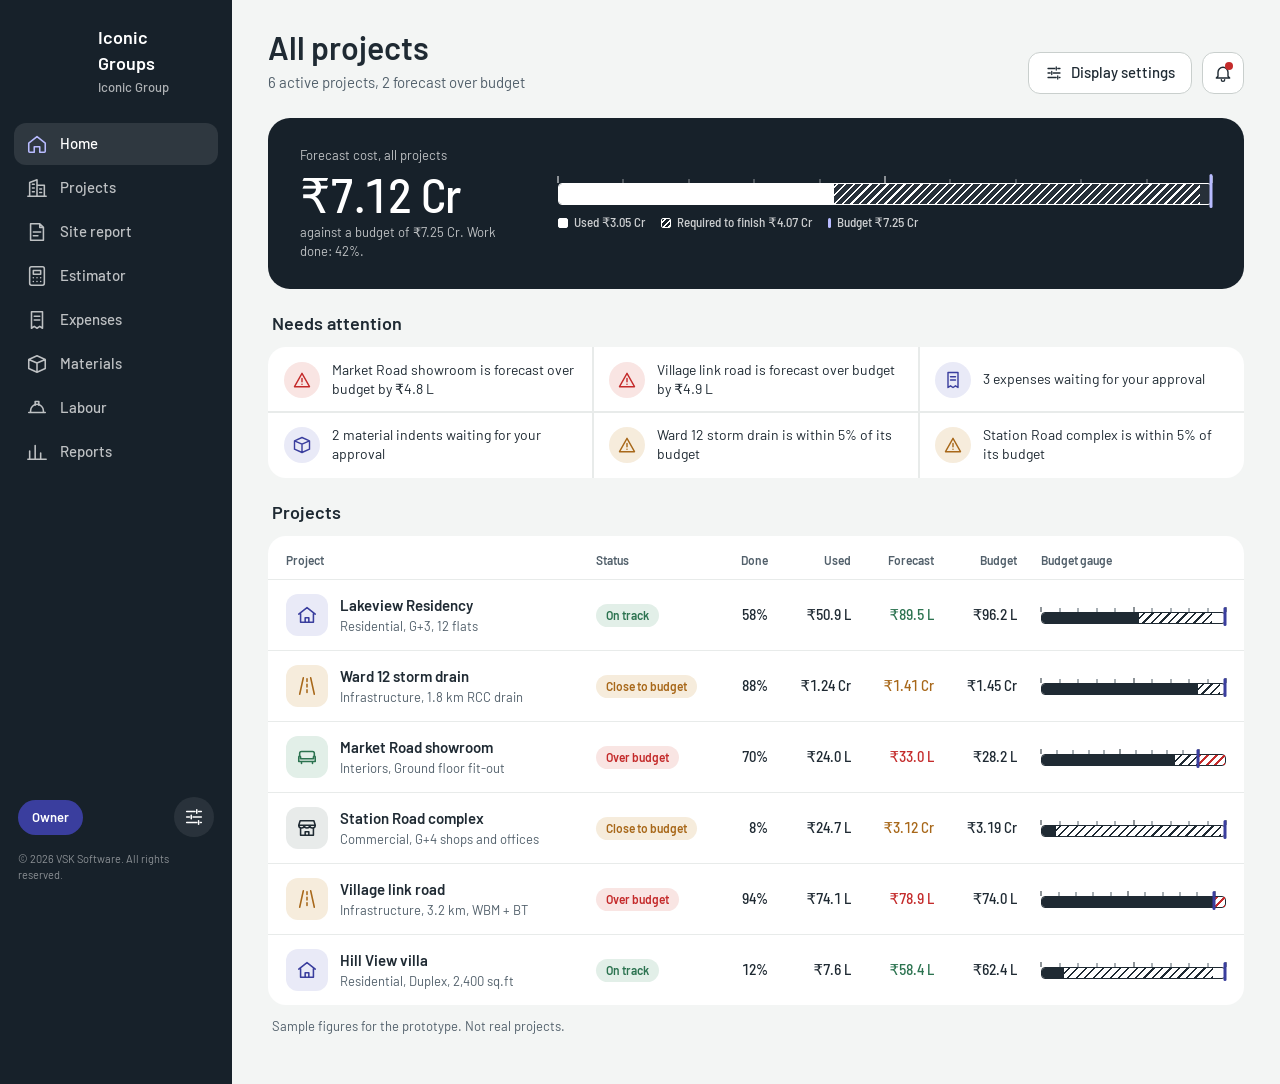
==== commit d43eafe6: "Update demo: Iconic Groups name and Iconic Group logo Compiled pages only. (c) 2026 VSK Software, al" ====
--- a/app/index.html
+++ b/app/index.html
@@ -8,10 +8,10 @@
     <!-- %BRAND_*% placeholders are filled from brand/brand.json at build time. -->
     <meta name="author" content="VSK Software" />
     <meta name="copyright" content="© 2026 VSK Software. All rights reserved." />
-    <link rel="icon" href="data:image/svg+xml,%3Csvg%20xmlns%3D%22http%3A%2F%2Fwww.w3.org%2F2000%2Fsvg%22%20viewBox%3D%22-6%20-6%20112%20112%22%20role%3D%22img%22%20aria-label%3D%22D%20Square%20logo%22%3E%0A%20%20%3C!--%20D%20Square%20mark%2C%20traced%20from%20the%20company's%20logo%3A%20a%20D%20inside%20an%20open%20square.%20--%3E%0A%20%20%3Cg%20fill%3D%22%232e3a87%22%20transform%3D%22rotate(180%2050%2050)%22%3E%0A%20%20%20%20%3Crect%20x%3D%220%22%20y%3D%220%22%20width%3D%22100%22%20height%3D%2210.5%22%2F%3E%0A%20%20%20%20%3Crect%20x%3D%220%22%20y%3D%220%22%20width%3D%2210.5%22%20height%3D%22100%22%2F%3E%0A%20%20%20%20%3Crect%20x%3D%220%22%20y%3D%2289.5%22%20width%3D%22100%22%20height%3D%2210.5%22%2F%3E%0A%20%20%20%20%3Crect%20x%3D%2289.5%22%20y%3D%220%22%20width%3D%2210.5%22%20height%3D%2279%22%2F%3E%0A%20%20%3C%2Fg%3E%0A%20%20%3Cpath%20transform%3D%22rotate(180%2050%2050)%22%20fill%3D%22none%22%20stroke%3D%22%232e3a87%22%20stroke-width%3D%2211%22%20stroke-linejoin%3D%22miter%22%0A%20%20%20%20d%3D%22M95%2073.4%20H52.6%20A23%2023%200%200%201%2052.6%2027.4%20H70.4%20V56.8%22%2F%3E%0A%3C%2Fsvg%3E%0A" />
-    <title>D Square Works – D Square Constructions India Pvt Ltd</title>
-    <script type="module" crossorigin src="./assets/index-BcIU6nJX.js"></script>
-    <link rel="stylesheet" crossorigin href="./assets/index-D0_AJxiv.css">
+    <link rel="icon" href="[data-uri]" />
+    <title>Iconic Groups – Iconic Group</title>
+    <script type="module" crossorigin src="./assets/index-BWIInHrJ.js"></script>
+    <link rel="stylesheet" crossorigin href="./assets/index-DdgnQzbt.css">
   </head>
   <body>
     <div id="root"></div>
--- a/app/assets/index-DdgnQzbt.css
+++ b/app/assets/index-DdgnQzbt.css
@@ -0,0 +1 @@
+@font-face{font-family:Barlow;font-style:normal;font-display:swap;font-weight:400;src:url(./barlow-vietnamese-400-normal-Dpl4UHAZ.woff2) format("woff2"),url(./barlow-vietnamese-400-normal-BFeobeCK.woff) format("woff");unicode-range:U+0102-0103,U+0110-0111,U+0128-0129,U+0168-0169,U+01A0-01A1,U+01AF-01B0,U+0300-0301,U+0303-0304,U+0308-0309,U+0323,U+0329,U+1EA0-1EF9,U+20AB}@font-face{font-family:Barlow;font-style:normal;font-display:swap;font-weight:400;src:url(./barlow-latin-ext-400-normal-HxX4XjxC.woff2) format("woff2"),url(./barlow-latin-ext-400-normal-CvBsJvxq.woff) format("woff");unicode-range:U+0100-02BA,U+02BD-02C5,U+02C7-02CC,U+02CE-02D7,U+02DD-02FF,U+0304,U+0308,U+0329,U+1D00-1DBF,U+1E00-1E9F,U+1EF2-1EFF,U+2020,U+20A0-20AB,U+20AD-20C0,U+2113,U+2C60-2C7F,U+A720-A7FF}@font-face{font-family:Barlow;font-style:normal;font-display:swap;font-weight:400;src:url(./barlow-latin-400-normal-qiz4-Cze.woff2) format("woff2"),url(./barlow-latin-400-normal-fsAxiSwU.woff) format("woff");unicode-range:U+0000-00FF,U+0131,U+0152-0153,U+02BB-02BC,U+02C6,U+02DA,U+02DC,U+0304,U+0308,U+0329,U+2000-206F,U+20AC,U+2122,U+2191,U+2193,U+2212,U+2215,U+FEFF,U+FFFD}@font-face{font-family:Barlow;font-style:normal;font-display:swap;font-weight:500;src:url(./barlow-vietnamese-500-normal-zTViEIzf.woff2) format("woff2"),url(./barlow-vietnamese-500-normal-GNfB7rCE.woff) format("woff");unicode-range:U+0102-0103,U+0110-0111,U+0128-0129,U+0168-0169,U+01A0-01A1,U+01AF-01B0,U+0300-0301,U+0303-0304,U+0308-0309,U+0323,U+0329,U+1EA0-1EF9,U+20AB}@font-face{font-family:Barlow;font-style:normal;font-display:swap;font-weight:500;src:url(./barlow-latin-ext-500-normal-DOaysfXq.woff2) format("woff2"),url(./barlow-latin-ext-500-normal-CJPcKP2Q.woff) format("woff");unicode-range:U+0100-02BA,U+02BD-02C5,U+02C7-02CC,U+02CE-02D7,U+02DD-02FF,U+0304,U+0308,U+0329,U+1D00-1DBF,U+1E00-1E9F,U+1EF2-1EFF,U+2020,U+20A0-20AB,U+20AD-20C0,U+2113,U+2C60-2C7F,U+A720-A7FF}@font-face{font-family:Barlow;font-style:normal;font-display:swap;font-weight:500;src:url(./barlow-latin-500-normal-BPAOfeC8.woff2) format("woff2"),url(./barlow-latin-500-normal-C1h8hMer.woff) format("woff");unicode-range:U+0000-00FF,U+0131,U+0152-0153,U+02BB-02BC,U+02C6,U+02DA,U+02DC,U+0304,U+0308,U+0329,U+2000-206F,U+20AC,U+2122,U+2191,U+2193,U+2212,U+2215,U+FEFF,U+FFFD}@font-face{font-family:Barlow;font-style:normal;font-display:swap;font-weight:600;src:url(./barlow-vietnamese-600-normal-DcjprdFV.woff2) format("woff2"),url(./barlow-vietnamese-600-normal-CA_GiK2e.woff) format("woff");unicode-range:U+0102-0103,U+0110-0111,U+0128-0129,U+0168-0169,U+01A0-01A1,U+01AF-01B0,U+0300-0301,U+0303-0304,U+0308-0309,U+0323,U+0329,U+1EA0-1EF9,U+20AB}@font-face{font-family:Barlow;font-style:normal;font-display:swap;font-weight:600;src:url(./barlow-latin-ext-600-normal-B8NK_A3D.woff2) format("woff2"),url(./barlow-latin-ext-600-normal-DMVRjfRT.woff) format("woff");unicode-range:U+0100-02BA,U+02BD-02C5,U+02C7-02CC,U+02CE-02D7,U+02DD-02FF,U+0304,U+0308,U+0329,U+1D00-1DBF,U+1E00-1E9F,U+1EF2-1EFF,U+2020,U+20A0-20AB,U+20AD-20C0,U+2113,U+2C60-2C7F,U+A720-A7FF}@font-face{font-family:Barlow;font-style:normal;font-display:swap;font-weight:600;src:url(./barlow-latin-600-normal-DILqtrty.woff2) format("woff2"),url(./barlow-latin-600-normal-CNwfPWQD.woff) format("woff");unicode-range:U+0000-00FF,U+0131,U+0152-0153,U+02BB-02BC,U+02C6,U+02DA,U+02DC,U+0304,U+0308,U+0329,U+2000-206F,U+20AC,U+2122,U+2191,U+2193,U+2212,U+2215,U+FEFF,U+FFFD}@font-face{font-family:Barlow Semi Condensed;font-style:normal;font-display:swap;font-weight:500;src:url(./barlow-semi-condensed-vietnamese-500-normal-DGADhYWF.woff2) format("woff2"),url(./barlow-semi-condensed-vietnamese-500-normal-hJ2t9k9e.woff) format("woff");unicode-range:U+0102-0103,U+0110-0111,U+0128-0129,U+0168-0169,U+01A0-01A1,U+01AF-01B0,U+0300-0301,U+0303-0304,U+0308-0309,U+0323,U+0329,U+1EA0-1EF9,U+20AB}@font-face{font-family:Barlow Semi Condensed;font-style:normal;font-display:swap;font-weight:500;src:url(./barlow-semi-condensed-latin-ext-500-normal-BXdp1BvY.woff2) format("woff2"),url(./barlow-semi-condensed-latin-ext-500-normal-rZeYuEMb.woff) format("woff");unicode-range:U+0100-02BA,U+02BD-02C5,U+02C7-02CC,U+02CE-02D7,U+02DD-02FF,U+0304,U+0308,U+0329,U+1D00-1DBF,U+1E00-1E9F,U+1EF2-1EFF,U+2020,U+20A0-20AB,U+20AD-20C0,U+2113,U+2C60-2C7F,U+A720-A7FF}@font-face{font-family:Barlow Semi Condensed;font-style:normal;font-display:swap;font-weight:500;src:url(./barlow-semi-condensed-latin-500-normal-G0uxJNrM.woff2) format("woff2"),url(./barlow-semi-condensed-latin-500-normal-CFOoVYFH.woff) format("woff");unicode-range:U+0000-00FF,U+0131,U+0152-0153,U+02BB-02BC,U+02C6,U+02DA,U+02DC,U+0304,U+0308,U+0329,U+2000-206F,U+20AC,U+2122,U+2191,U+2193,U+2212,U+2215,U+FEFF,U+FFFD}:root{--text: #1f2a33;--text-soft: #52606b;--surface: #ffffff;--bg: #e8ebea;--sheet: #f3f5f4;--line: #e8ebea;--line-strong: #c9cfcd;--header: #17212a;--bezel: #17212a;--on-dark: #ffffff;--tabbar-bg: rgba(255, 255, 255, .9);--stamp: #3a3e9e;--staff-red: #c42b2b;--ochre: #a8681a;--green: #2c7350;--stamp-tint: #e9eaf7;--red-tint: #f9e5e3;--ochre-tint: #f6ecdc;--green-tint: #e2efe8;--neutral-tint: #e8ebea;--cat-1: #3a3e9e;--cat-2: #b0721f;--cat-3: #2c7350;--cat-4: #5b6b78;--cat-5: #8a4f9e;--staff-red-bright: #ff7a6e;--stamp-bright: #b8bbff;--stamp-solid: #3a3e9e;color-scheme:light;--font-body: "Barlow", system-ui, sans-serif;--font-figures: "Barlow Semi Condensed", "Barlow", system-ui, sans-serif;--size-sm: .8125rem;--size-base: .9375rem;--size-md: 1.125rem;--size-lg: 1.5rem;--size-xl: 2rem;--space-1: 4px;--space-2: 8px;--space-3: 12px;--space-4: 16px;--space-6: 24px;--space-8: 32px;--radius: 3px;--radius-sheet: 28px;--radius-group: 18px;--radius-tile: 12px;--gauge-height: 22px;--tabbar-height: 64px}@media(prefers-color-scheme:dark){:root:not([data-appearance=light]):not([data-theme=light]){--text: #e4e9ec;--text-soft: #9aa8b2;--surface: #1c262f;--bg: #0e1418;--sheet: #0f161b;--line: #26323c;--line-strong: #3a4752;--header: #1a2530;--bezel: #05080b;--tabbar-bg: rgba(28, 38, 47, .88);--stamp: #a9adff;--staff-red: #ff7a6e;--ochre: #e3a64e;--green: #63c493;--stamp-tint: #2a2e57;--red-tint: #46201f;--ochre-tint: #3f2f17;--green-tint: #1b3a2b;--neutral-tint: #26323c;--cat-1: #a9adff;--cat-2: #e3a64e;--cat-3: #63c493;--cat-4: #9aa8b2;--cat-5: #d39be6;color-scheme:dark}}:root[data-appearance=dark],:root[data-theme=dark]:not([data-appearance=light]){--text: #e4e9ec;--text-soft: #9aa8b2;--surface: #1c262f;--bg: #0e1418;--sheet: #0f161b;--line: #26323c;--line-strong: #3a4752;--header: #1a2530;--bezel: #05080b;--tabbar-bg: rgba(28, 38, 47, .88);--stamp: #a9adff;--staff-red: #ff7a6e;--ochre: #e3a64e;--green: #63c493;--stamp-tint: #2a2e57;--red-tint: #46201f;--ochre-tint: #3f2f17;--green-tint: #1b3a2b;--neutral-tint: #26323c;--cat-1: #a9adff;--cat-2: #e3a64e;--cat-3: #63c493;--cat-4: #9aa8b2;--cat-5: #d39be6;color-scheme:dark}*,*:before,*:after{box-sizing:border-box}html{-webkit-text-size-adjust:100%}body{margin:0;background:var(--bg);color:var(--text);font-family:var(--font-body);font-size:var(--size-base);line-height:1.45}h1,h2,h3{margin:0;font-weight:600;line-height:1.2}a{color:var(--stamp)}:focus-visible{outline:3px solid var(--stamp);outline-offset:2px}.figures{font-family:var(--font-figures);font-variant-numeric:tabular-nums}@media(prefers-reduced-motion:reduce){*,*:before,*:after{animation-duration:.01ms!important;transition-duration:.01ms!important}}.field{display:grid;gap:6px;min-width:0}.field__label{padding:0;font-size:var(--size-sm);font-weight:600;color:var(--text-soft)}.field__box{min-width:0;display:flex;align-items:center;min-height:46px;padding:0 12px;border:1px solid var(--line-strong);border-radius:12px;background:var(--surface)}.field__box:focus-within{border-color:var(--stamp);box-shadow:0 0 0 3px var(--stamp-tint)}.field--error .field__box{border-color:var(--staff-red)}.field__box input{flex:1;width:100%;min-width:0;padding:10px 0;border:0;background:none;color:var(--text);font-family:var(--font-figures);font-size:1rem;font-variant-numeric:tabular-nums;outline:none}.field__box input[type=text]{font-family:var(--font-body)}.field__unit{color:var(--text-soft);font-size:var(--size-sm)}.field__msg{font-size:.75rem;color:var(--text-soft)}.field__msg--error{color:var(--staff-red)}.field input[type=number]::-webkit-inner-spin-button,.field input[type=number]::-webkit-outer-spin-button{-webkit-appearance:none;margin:0}.field input[type=number]{-moz-appearance:textfield;appearance:textfield}.stepper{display:grid;grid-template-columns:46px 1fr 46px;align-items:center;border:1px solid var(--line-strong);border-radius:12px;background:var(--surface);overflow:hidden}.stepper input{width:100%;min-width:0;padding:10px 0;border:0;background:none;color:var(--text);font-family:var(--font-figures);font-size:1.05rem;text-align:center;appearance:textfield}.stepper__btn{height:46px;border:0;background:var(--neutral-tint);color:var(--text);font-size:1.25rem;cursor:pointer}.stepper__btn:disabled{opacity:.4;cursor:default}.segmented{display:grid;gap:6px;margin:0;padding:0;border:0;min-width:0}.segmented__track{display:grid;grid-auto-flow:column;grid-auto-columns:1fr;gap:4px;padding:4px;border-radius:14px;background:var(--neutral-tint)}.segmented__opt{position:relative}.segmented__opt input{position:absolute;opacity:0;pointer-events:none}.segmented__face{display:flex;align-items:center;justify-content:center;gap:6px;min-height:40px;padding:0 8px;border-radius:10px;color:var(--text-soft);font-weight:500;cursor:pointer}.segmented__opt input:checked+.segmented__face{background:var(--surface);color:var(--text);box-shadow:0 1px 3px #080c101f}.segmented__opt input:focus-visible+.segmented__face{outline:3px solid var(--stamp);outline-offset:1px}.toggle{display:flex;align-items:center;justify-content:space-between;gap:12px;min-height:46px;font-weight:500;cursor:pointer}.toggle input{position:absolute;opacity:0;pointer-events:none}.toggle__track{flex:none;width:48px;height:28px;padding:3px;border-radius:14px;background:var(--line-strong);transition:background .15s ease}.toggle__thumb{display:block;width:22px;height:22px;border-radius:50%;background:#fff;box-shadow:0 1px 2px #080c104d;transition:transform .15s ease}.toggle input:checked+.toggle__track{background:var(--stamp-solid)}.toggle input:checked+.toggle__track .toggle__thumb{transform:translate(20px)}.toggle input:focus-visible+.toggle__track{outline:3px solid var(--stamp);outline-offset:2px}.field__prefix{margin-right:6px;color:var(--text-soft);font-family:var(--font-figures)}.field__box--select{padding:0}.field__box select,.field__box input[type=date]{flex:1;width:100%;min-width:0;min-height:44px;padding:0 12px;border:0;background:none;color:var(--text);font:inherit;outline:none}.field__box input[type=date]{padding:0}.field__area{width:100%;min-height:80px;padding:10px 12px;border:1px solid var(--line-strong);border-radius:12px;background:var(--surface);color:var(--text);font:inherit;resize:vertical}.field__area:focus{border-color:var(--stamp);box-shadow:0 0 0 3px var(--stamp-tint);outline:none}.field--error .field__area{border-color:var(--staff-red)}.photo{display:flex;align-items:center;gap:14px}.photo__preview{width:72px;height:96px;object-fit:cover;border-radius:10px;border:1px solid var(--line-strong)}.photo__actions{display:grid;gap:8px;justify-items:start}.photo__pick{position:relative;display:inline-flex;align-items:center;gap:8px;min-height:46px;padding:0 16px;border:1px dashed var(--line-strong);border-radius:12px;color:var(--stamp);font-weight:600;cursor:pointer}.photo__pick input{position:absolute;inset:0;opacity:0;cursor:pointer}.photo__pick:focus-within{outline:3px solid var(--stamp);outline-offset:2px}.field--error .photo__pick{border-color:var(--staff-red)}.photo__remove{padding:0;border:0;background:none;color:var(--staff-red);font:inherit;font-size:var(--size-sm);cursor:pointer}.modal{inset:0;z-index:50;display:flex;flex-direction:column}.modal--frame{position:absolute}.modal--screen{position:fixed}.modal--sheet{justify-content:flex-end}.modal--dialog{align-items:center;justify-content:center;padding:24px}.modal__backdrop{position:absolute;inset:0;border:0;background:#080c1080;cursor:pointer;animation:modal-fade .18s ease-out}.modal__panel{position:relative;max-height:92%;overflow-y:auto;padding:10px 20px calc(20px + env(safe-area-inset-bottom,0px));border-radius:var(--radius-sheet) var(--radius-sheet) 0 0;background:var(--sheet);color:var(--text);animation:modal-rise .24s cubic-bezier(.2,.8,.2,1)}.modal--dialog .modal__panel{width:min(460px,100%);padding:24px;border-radius:22px;box-shadow:0 30px 80px -20px #080c1080;animation:modal-pop .2s ease-out}.modal__grabber{display:block;width:40px;height:5px;margin:0 auto 16px;border-radius:3px;background:var(--line-strong)}.modal__head{display:flex;align-items:center;justify-content:space-between;gap:12px;margin-bottom:4px}.modal__head h2{font-size:var(--size-md)}.modal__close{display:grid;place-items:center;width:36px;height:36px;margin-right:-6px;border:0;border-radius:50%;background:var(--neutral-tint);color:var(--text);cursor:pointer}.modal--dialog .modal__panel--wide{width:min(640px,100%)}.modal__panel:focus{outline:none}.settings__intro{margin:4px 0 8px;font-size:var(--size-sm);color:var(--text-soft)}.settings__group{margin:0;padding:0;border:0}.settings__legend{padding:14px 4px 8px;font-size:var(--size-sm);font-weight:600;color:var(--text-soft)}.settings__options{border-radius:var(--radius-group);background:var(--surface);overflow:hidden}.settings__option{position:relative;display:flex;align-items:center;gap:12px;min-height:54px;padding:8px 16px;cursor:pointer}.settings__option+.settings__option{border-top:1px solid var(--line)}.settings__option input{position:absolute;opacity:0;pointer-events:none}.settings__option:has(input:focus-visible){outline:3px solid var(--stamp);outline-offset:-3px}.settings__icon{flex:none;display:grid;place-items:center;width:36px;height:36px;border-radius:50%;background:var(--neutral-tint);color:var(--text)}.settings__text{flex:1;display:grid}.settings__label{font-weight:500}.settings__hint{font-size:.75rem;color:var(--text-soft)}.settings__check{color:var(--stamp);visibility:hidden}.settings__option:has(input:checked) .settings__check{visibility:visible}.settings__option:has(input:checked) .settings__icon{background:var(--stamp-tint);color:var(--stamp)}.settings__note{margin:8px 4px 0;font-size:.75rem;color:var(--text-soft)}.settings__legal{margin:16px 4px 0;font-size:.75rem;color:var(--text-soft);text-align:center}.settings__done{width:100%;min-height:50px;margin-top:18px;border:0;border-radius:14px;background:var(--stamp-solid);color:var(--on-dark);font:inherit;font-weight:600;cursor:pointer}.visually-hidden{position:absolute;width:1px;height:1px;overflow:hidden;clip-path:inset(50%);white-space:nowrap}@keyframes modal-rise{0%{transform:translateY(100%)}}@keyframes modal-pop{0%{opacity:0;transform:scale(.97)}}@keyframes modal-fade{0%{opacity:0}}.group{list-style:none;margin:0;padding:0;background:var(--surface);border-radius:var(--radius-group);overflow:hidden}.group>li+li{border-top:1px solid var(--line)}.attention__row{display:flex;align-items:center;gap:12px;padding:14px 16px;font-size:.875rem;line-height:1.35}.attention__icon{flex:none;display:grid;place-items:center;width:36px;height:36px;border-radius:50%}.attention__row--over .attention__icon{background:var(--red-tint);color:var(--staff-red)}.attention__row--watch .attention__icon{background:var(--ochre-tint);color:var(--ochre)}.attention__row--stamp .attention__icon{background:var(--stamp-tint);color:var(--stamp)}.type-tile{flex:none;display:grid;place-items:center;width:42px;height:42px;border-radius:var(--radius-tile);background:var(--stamp-tint);color:var(--stamp)}.type-tile--infrastructure{background:var(--ochre-tint);color:var(--ochre)}.type-tile--interiors{background:var(--green-tint);color:var(--green)}.type-tile--commercial{background:var(--neutral-tint);color:var(--text)}.chip{display:inline-block;padding:3px 10px;border-radius:999px;font-family:var(--font-body);font-size:.75rem;font-weight:600;white-space:nowrap}.chip--on-track{background:var(--green-tint);color:var(--green)}.chip--watch{background:var(--ochre-tint);color:var(--ochre)}.chip--over{background:var(--red-tint);color:var(--staff-red)}.health-text--over{color:var(--staff-red)}.health-text--watch{color:var(--ochre)}.health-text--on-track{color:var(--green)}.icon-btn{position:relative;display:grid;place-items:center;width:40px;height:40px;border:0;border-radius:50%;background:#ffffff14;color:var(--on-dark);cursor:pointer}.icon-btn__dot{position:absolute;top:9px;right:10px;width:8px;height:8px;border-radius:50%;background:var(--staff-red-bright);box-shadow:0 0 0 2px var(--header)}.role-pill{padding:8px 14px;border-radius:999px;background:var(--stamp-solid);color:var(--on-dark);font-size:var(--size-sm);font-weight:600}button.role-pill{border:0;font:inherit;font-size:var(--size-sm);font-weight:600;cursor:pointer}.attention__link{display:flex;align-items:center;gap:12px;margin:-14px -16px;padding:14px 16px;color:inherit;text-decoration:none}.attention__link:hover{background:var(--sheet)}.progress{display:block;height:8px;border-radius:4px;background:var(--progress-track, var(--neutral-tint));overflow:hidden}.progress__fill{display:block;height:100%;border-radius:4px;background:var(--progress-fill, var(--stamp))}.load-state{margin:0;padding:48px 20px;color:var(--text-soft);text-align:center}.empty{display:grid;justify-items:center;gap:10px;padding:48px 24px;border-radius:var(--radius-group);background:var(--surface);text-align:center}.empty__icon{display:grid;place-items:center;width:64px;height:64px;border-radius:20px;background:var(--stamp-tint);color:var(--stamp)}.empty__lead{max-width:44ch;margin:6px 0 0;font-size:var(--size-md);font-weight:500;text-wrap:balance}.empty__note{margin:0;color:var(--text-soft)}.empty__action{margin-top:8px;padding:10px 18px;border-radius:12px;background:var(--stamp-solid);color:var(--on-dark);font-weight:600;text-decoration:none}.facts{display:grid;grid-template-columns:repeat(auto-fit,minmax(150px,1fr));gap:1px;margin:0}.facts>div{padding:12px 16px;outline:1px solid var(--line)}.facts dt{font-size:.75rem;color:var(--text-soft)}.facts dd{margin:2px 0 0;font-weight:500}.facts__hint{display:block;font-size:.75rem;font-weight:400;color:var(--text-soft)}.breakdown{display:grid;grid-template-columns:repeat(auto-fill,minmax(130px,1fr));gap:10px 20px;margin:0}.breakdown dt{font-family:var(--font-body);font-size:.75rem;color:var(--text-soft)}.breakdown dd{margin:2px 0 0;font-weight:500}.brand-logo{flex:none;width:48px;height:auto}.btn{display:inline-flex;align-items:center;justify-content:center;gap:8px;min-height:46px;padding:0 18px;border:1px solid var(--line-strong);border-radius:12px;background:var(--surface);color:var(--text);font:inherit;font-weight:600;cursor:pointer}.btn:disabled{opacity:.6;cursor:default}.btn--primary{border-color:transparent;background:var(--stamp-solid);color:var(--on-dark)}.btn--danger{border-color:transparent;background:var(--staff-red);color:#fff}.st--warn{background:var(--ochre-tint);color:var(--ochre)}.st--info{background:var(--stamp-tint);color:var(--stamp)}.st--ok{background:var(--green-tint);color:var(--green)}.st--bad{background:var(--red-tint);color:var(--staff-red)}.m-app{display:flex;flex-direction:column;min-height:100%;background:var(--sheet)}.m-page{flex:1}.hero{background:var(--header);color:var(--on-dark);padding:calc(18px + env(safe-area-inset-top,0px)) 20px 52px}.hero__bar{display:flex;align-items:center;justify-content:space-between;margin-bottom:26px}.hero__company{display:block;font-size:.75rem;font-weight:500;letter-spacing:0;color:#ffffffa6}.hero__brand{display:flex;align-items:center;gap:10px;font-weight:600;letter-spacing:.01em}.hero__actions{display:flex;align-items:center;gap:var(--space-2)}.hero__title{font-size:var(--size-lg)}.hero__sub{margin:4px 0 22px;color:#ffffffb8;font-size:var(--size-sm)}.hero__figure{margin:0;font-size:2.75rem;font-weight:500;line-height:1;letter-spacing:-.01em}.hero__caption{margin:6px 0 22px;color:#ffffffb8;font-size:var(--size-sm)}.m-sheet{position:relative;margin-top:calc(-1 * var(--radius-sheet));padding:22px 16px 28px;border-radius:var(--radius-sheet) var(--radius-sheet) 0 0;background:var(--sheet);display:grid;gap:26px}.m-sheet__h{font-size:var(--size-md);margin:0 4px 10px}.m-sheet__note{margin:12px 4px 0;font-size:var(--size-sm);color:var(--text-soft)}.project{display:block;padding:14px 16px 16px;color:inherit;text-decoration:none}.project:active{background:var(--sheet)}.project__head{display:flex;align-items:center;gap:12px}.project__text{flex:1;min-width:0;display:grid}.project__name{font-weight:600;font-size:1rem}.project__meta{font-size:var(--size-sm);color:var(--text-soft);white-space:nowrap;overflow:hidden;text-overflow:ellipsis}.project__chev{color:var(--text-soft)}.project__gauge{display:block;margin:10px 0 0 54px}.project__figures{display:flex;align-items:center;justify-content:space-between;margin-top:8px;font-size:var(--size-sm);color:var(--text-soft)}.project__detail{margin:14px 0 0 54px;padding-top:12px;border-top:1px dashed var(--line-strong);animation:reveal .22s ease-out}.figgrid{display:grid;grid-template-columns:1fr 1fr;gap:12px 16px;margin:0}.figgrid dt{font-family:var(--font-body);font-size:.75rem;color:var(--text-soft)}.figgrid dd{margin:2px 0 0;font-size:var(--size-md);font-weight:500}.project__variance{margin:10px 0 0;font-weight:500}@keyframes reveal{0%{opacity:0;transform:translateY(-4px)}}.tabbar{position:sticky;bottom:0;display:grid;grid-auto-flow:column;grid-auto-columns:1fr;height:var(--tabbar-height);background:var(--tabbar-bg);backdrop-filter:blur(16px);-webkit-backdrop-filter:blur(16px);border-top:1px solid var(--line)}.tab{display:grid;justify-items:center;align-content:center;gap:2px;color:var(--text-soft);font-size:.6875rem;font-weight:500;text-decoration:none}.tab svg{width:52px;height:28px;padding:3px 0;border-radius:14px}.tab--active{color:var(--stamp)}.tab--active svg{background:var(--stamp-tint)}.hero__back{display:inline-flex;align-items:center;gap:4px;min-height:40px;margin-left:-6px;padding-right:8px;color:var(--on-dark);font-weight:500;text-decoration:none}.band-progress{display:block;--progress-track: rgba(255, 255, 255, .14);--progress-fill: var(--on-dark)}.list-link{display:flex;align-items:center;gap:12px;width:100%;min-height:60px;padding:8px 16px;border:0;background:none;color:inherit;font:inherit;text-align:left;text-decoration:none;cursor:pointer}.list-link__label{flex:1;font-weight:500}.list-link>svg:last-child{color:var(--text-soft)}.d-scroll{background:var(--sheet)}@media(max-width:1000px){.d-scroll{overflow-x:auto}}.d-app{display:grid;grid-template-columns:232px 1fr;min-width:1000px;min-height:100vh;background:linear-gradient(to right,var(--header) 232px,var(--sheet) 232px)}.d-side{position:sticky;top:0;height:100vh;display:flex;flex-direction:column;padding:24px 14px 18px;background:var(--header);color:var(--on-dark)}.d-side__company{display:block;margin-top:2px;font-size:var(--size-sm);font-weight:500;color:#ffffffa6}.d-side__legal{margin:14px 4px 0;font-size:.6875rem;line-height:1.4;color:#ffffff80}.d-side__brand{display:flex;align-items:center;gap:10px;padding:0 10px 26px;font-size:var(--size-md);font-weight:600}.d-nav{list-style:none;margin:0;padding:0;display:grid;gap:2px}.d-nav__item{display:flex;align-items:center;gap:12px;min-height:42px;padding:0 12px;border-radius:12px;color:#ffffffb8;font-weight:500;text-decoration:none}.d-nav__item:hover{background:#ffffff0f;color:var(--on-dark)}.d-nav__item--active{background:#ffffff1a;color:var(--on-dark)}.d-nav__item--active svg{color:var(--stamp-bright)}.d-side__foot{margin-top:auto;display:flex;align-items:center;justify-content:space-between;padding:0 4px}.d-main{min-width:0;padding:28px 36px 48px}.d-main>.m-page{display:grid;align-content:start;gap:24px}.d-top{display:flex;align-items:flex-end;justify-content:space-between;gap:16px}.d-top h1{font-size:var(--size-xl)}.d-top__sub{margin:4px 0 0;color:var(--text-soft)}.d-top__actions{display:flex;gap:10px}.d-btn{position:relative;display:inline-flex;align-items:center;gap:8px;min-height:42px;padding:0 16px;border:1px solid var(--line-strong);border-radius:12px;background:var(--surface);color:var(--text);font:inherit;font-weight:500;cursor:pointer}.d-btn:hover{border-color:var(--text-soft)}.d-btn--icon{width:42px;padding:0;justify-content:center}.d-btn__dot{position:absolute;top:9px;right:10px;width:8px;height:8px;border-radius:50%;background:var(--staff-red)}.d-band{display:grid;grid-template-columns:auto 1fr;align-items:center;gap:48px;padding:28px 32px;border-radius:22px;background:var(--header);color:var(--on-dark)}.d-band__figure{display:grid;gap:4px}.d-band__label,.d-band__caption{font-size:var(--size-sm);color:#ffffffb8}.d-band__value{font-size:3rem;font-weight:500;line-height:1.05;letter-spacing:-.01em}.d-band__caption{max-width:30ch}.d-grid{display:grid;gap:24px;align-items:start}.d-attention .group{display:grid;grid-template-columns:repeat(auto-fill,minmax(300px,1fr))}.d-attention .group>li{border-top:0;outline:1px solid var(--line)}@media(min-width:1500px){.d-grid{grid-template-columns:minmax(0,1fr) 340px}.d-attention{grid-column:2;grid-row:1}.d-projects{grid-column:1;grid-row:1}.d-attention .group{grid-template-columns:1fr}}.d-h{font-size:var(--size-md);margin:0 4px 12px}.d-note{margin:12px 4px 0;font-size:var(--size-sm);color:var(--text-soft)}.d-table-wrap{overflow-x:auto;border-radius:var(--radius-group);background:var(--surface)}.d-table{width:100%;border-collapse:collapse}.d-table th,.d-table td{padding:14px 12px;text-align:left;vertical-align:middle;border-top:1px solid var(--line);white-space:nowrap}.d-table thead th{border-top:0;padding-top:16px;padding-bottom:10px;font-size:.75rem;font-weight:600;color:var(--text-soft)}.d-table th:first-child,.d-table td:first-child{padding-left:18px}.d-table th:last-child,.d-table td:last-child{padding-right:18px}.d-table tbody tr:hover{background:var(--sheet)}.d-table .num{text-align:right}.d-table__gauge{width:22%;min-width:150px}.d-proj{display:flex;align-items:center;gap:12px;font-weight:400}.d-proj__text{display:grid}.d-proj__name{font-weight:600}.d-proj__meta{font-size:var(--size-sm);color:var(--text-soft);white-space:normal}.d-table tbody th{white-space:normal;min-width:220px}.d-top__text{display:grid;gap:2px}.d-back{display:inline-flex;align-items:center;gap:4px;margin:0 0 6px -4px;color:var(--stamp);font-weight:500;text-decoration:none}.d-back:hover{text-decoration:underline}.d-table__link-row{cursor:pointer}a.d-proj__name{color:inherit;text-decoration:none}a.d-proj__name:hover{color:var(--stamp);text-decoration:underline}.d-h--section{margin-top:8px;margin-bottom:-8px}.d-band__label .chip{margin-left:4px;vertical-align:1px}.d-side .brand-logo{width:64px}.stage{min-height:100vh;display:grid;place-items:center;padding-block:32px;padding-left:max(16px,env(safe-area-inset-left,0px));padding-right:max(16px,env(safe-area-inset-right,0px));background:var(--bg)}.device{position:relative;width:390px;height:min(844px,calc(100vh - 64px));border:11px solid var(--bezel);border-radius:54px;overflow:hidden;background:var(--header);box-shadow:0 0 0 1px var(--line-strong),0 30px 60px -20px #17212a73}.device .m-app{height:100%;overflow-y:auto;scrollbar-width:none}.device .m-app::-webkit-scrollbar{display:none}.m-full .m-app{min-height:100vh;padding-bottom:calc(var(--tabbar-height) + env(safe-area-inset-bottom,0px))}.m-full .tabbar{position:fixed;left:0;right:0;bottom:0;height:calc(var(--tabbar-height) + env(safe-area-inset-bottom,0px));padding-bottom:env(safe-area-inset-bottom,0px)}.toast{position:fixed;left:0;right:0;bottom:calc(24px + env(safe-area-inset-bottom,0px));z-index:60;display:flex;justify-content:center;pointer-events:none}.toast--frame{position:absolute}.toast--mobile-framed,.toast--mobile-full{bottom:calc(var(--tabbar-height) + 16px + env(safe-area-inset-bottom,0px))}.toast__msg{max-width:min(90%,420px);padding:12px 18px;border-radius:14px;background:var(--header);color:var(--on-dark);font-weight:500;box-shadow:0 12px 30px -10px #080c1080;animation:toast-in .22s ease-out}@keyframes toast-in{0%{opacity:0;transform:translateY(8px)}}.est-layout{display:grid;grid-template-columns:380px minmax(0,1fr);gap:24px;align-items:start}.est-panel{position:sticky;top:20px;padding:20px;border-radius:var(--radius-group);background:var(--surface)}.est-panel .d-h{margin:0 0 14px}.est-form{display:grid;gap:18px}.est-grid{display:grid;grid-template-columns:1fr 1fr;gap:14px}.est-results{display:grid;gap:24px;min-width:0}.est-band{grid-template-columns:1fr}.est-card{padding:20px;border-radius:var(--radius-group);background:var(--surface)}.est-card .d-h{margin:0 0 14px}.est-fix{display:flex;align-items:center;gap:8px;margin:0;padding:12px 16px;border-radius:12px;background:var(--red-tint);color:var(--staff-red);font-weight:500}.est-rooms{display:grid;gap:10px;margin:0;padding:0;border:0;min-width:0}.est-room{display:grid;grid-template-columns:minmax(0,1.3fr) minmax(0,1fr) minmax(0,1fr) 36px;gap:8px;align-items:end}.est-room .field__label{font-size:.6875rem}.est-room--error .field__box{border-color:var(--staff-red)}.est-room__remove{height:46px;border:0;border-radius:10px;background:var(--neutral-tint);color:var(--text-soft);font-size:1.25rem;cursor:pointer}.est-add{justify-self:start;padding:10px 14px;border:1px dashed var(--line-strong);border-radius:12px;background:none;color:var(--stamp);font:inherit;font-weight:600;cursor:pointer}.phasebar__track{display:flex;height:16px;border-radius:8px;overflow:hidden;gap:2px}.phasebar__seg{min-width:3px}.phasebar__legend{list-style:none;margin:14px 0 0;padding:0;display:grid;gap:8px}.phasebar__legend li{display:grid;grid-template-columns:12px 1fr auto 44px;align-items:center;gap:10px;font-size:var(--size-sm)}.phasebar__name{font-family:var(--font-body)}.phasebar__pct{text-align:right;color:var(--text-soft)}.phasebar__dot{width:12px;height:12px;border-radius:3px}.cat-1{background:var(--cat-1)}.cat-2{background:var(--cat-2)}.cat-3{background:var(--cat-3)}.cat-4{background:var(--cat-4)}.cat-5{background:var(--cat-5)}.est-table .est-table__item{white-space:normal;font-weight:500}.est-table .unit{color:var(--text-soft);font-size:var(--size-sm)}.est-table tbody+tbody tr:first-child>*{border-top:2px solid var(--line-strong)}.est-table__subtotal>*{background:var(--sheet);font-weight:600}.est-table__subtotal th{text-align:right;color:var(--text-soft);font-size:var(--size-sm)}.est-mpanel .est-room{grid-template-columns:minmax(0,1fr) minmax(0,1fr) 40px}.est-mpanel .est-room>.field:first-child{grid-column:1 / -1}.est-mpanel{padding:16px}.est-mphase{display:flex;justify-content:space-between;padding:14px 16px;font-weight:600;border-bottom:1px solid var(--line)}.est-mlines{list-style:none;margin:0;padding:0}.est-mlines li{display:grid;grid-template-columns:1fr auto;gap:2px 12px;padding:12px 16px}.est-mlines li+li{border-top:1px solid var(--line)}.est-mlines__desc{font-weight:500}.est-mlines__calc{grid-column:1;font-size:var(--size-sm);color:var(--text-soft)}.est-mlines__amt{grid-column:2;grid-row:1 / span 2;align-self:center;font-weight:500}@media(max-width:1180px){.est-layout{grid-template-columns:340px minmax(0,1fr)}}.d-top__actions .btn--primary{min-height:42px}.exp-chip--submitted{background:var(--ochre-tint);color:var(--ochre)}.exp-chip--approved{background:var(--stamp-tint);color:var(--stamp)}.exp-chip--paid{background:var(--green-tint);color:var(--green)}.exp-chip--rejected{background:var(--red-tint);color:var(--staff-red)}.exp-tabs{display:grid;grid-auto-flow:column;grid-auto-columns:minmax(110px,1fr);gap:8px;overflow-x:auto;scrollbar-width:none}.exp-tabs::-webkit-scrollbar{display:none}.exp-tab{display:grid;gap:2px;padding:12px 14px;border:1px solid var(--line);border-radius:14px;background:var(--surface);color:var(--text);font:inherit;text-align:left;cursor:pointer}.exp-tab.is-active{border-color:var(--stamp);box-shadow:inset 0 0 0 1px var(--stamp)}.exp-tab__label{font-weight:600}.exp-tab__sum{font-size:var(--size-sm);color:var(--text-soft)}.exp-empty{margin:0;padding:40px 20px;border-radius:var(--radius-group);background:var(--surface);color:var(--text-soft);text-align:center}.exp-table .exp-table__desc,.exp-table .exp-table__proj{white-space:normal}.exp-table__desc{min-width:220px;font-weight:500}.exp-table__desc .d-boq__toggle{display:block}.exp-table__meta{display:block;font-size:var(--size-sm);font-weight:400;color:var(--text-soft)}.exp-table__paid{white-space:normal;max-width:160px}.exp-table__bill{color:var(--text-soft)}.exp-table__bill .is-missing{opacity:.3}.exp-mrecord .btn{width:100%}.exp-row{display:grid;gap:4px;width:100%;padding:14px 16px;border:0;background:none;color:inherit;font:inherit;text-align:left;cursor:pointer}.exp-row__top{display:flex;justify-content:space-between;gap:12px}.exp-row__desc{font-weight:600}.exp-row__amt{font-weight:500;white-space:nowrap}.exp-row__meta{font-size:var(--size-sm);color:var(--text-soft)}.exp-row__bottom{display:flex;align-items:center;gap:10px;margin-top:4px}.exp-row__nobill{font-size:.75rem;color:var(--text-soft)}.exp-detail{display:grid;gap:18px;margin-top:8px}.exp-detail__top{display:flex;align-items:flex-start;justify-content:space-between;gap:12px}.exp-detail__amount{margin:0;font-size:var(--size-xl);font-weight:500;line-height:1.1}.exp-detail__desc{margin:4px 0 0;font-weight:500}.exp-detail__id{margin:2px 0 0;font-size:var(--size-sm);color:var(--text-soft)}.exp-detail__body{display:grid;grid-template-columns:minmax(0,1fr) 150px;gap:16px;align-items:start}.exp-facts{display:grid;gap:10px;margin:0}.exp-facts dt{font-size:.75rem;color:var(--text-soft)}.exp-facts dd{margin:1px 0 0;font-weight:500}.exp-bill{margin:0;display:grid;gap:6px}.exp-bill img,.exp-bill__none{width:100%;aspect-ratio:3 / 4;border-radius:12px;border:1px solid var(--line-strong);object-fit:cover;background:var(--surface)}.exp-bill__none{display:grid;place-content:center;justify-items:center;gap:6px;color:var(--text-soft);font-size:var(--size-sm);text-align:center}.exp-bill figcaption{font-size:.75rem;color:var(--text-soft);text-align:center}.exp-history h3{font-size:var(--size-sm);color:var(--text-soft)}.exp-history ol{margin:6px 0 0;padding-left:1.2em;display:grid;gap:4px}.exp-reason{margin:10px 0 0;padding:10px 12px;border-radius:10px;background:var(--red-tint)}.exp-note{margin:8px 0 0;font-size:var(--size-sm);color:var(--text-soft)}.exp-actions{display:grid;gap:12px}.exp-actions__row{display:flex;justify-content:flex-end;gap:10px}.modal--sheet .exp-actions__row .btn{flex:1}.exp-form{display:grid;gap:16px;margin-top:8px}.exp-form__row{display:grid;grid-template-columns:1fr 1fr;gap:12px}@media(max-width:420px){.exp-detail__body{grid-template-columns:1fr}.exp-bill{max-width:200px}}.modal--sheet .exp-detail__body{grid-template-columns:1fr 120px}.gauge{--g-ink: var(--text);--g-tick: var(--text-soft);--g-bg: var(--surface);--g-red: var(--staff-red);--g-datum: var(--stamp);--g-text: var(--text-soft);position:relative;width:100%}.gauge--inverse{--g-ink: var(--on-dark);--g-tick: rgba(255, 255, 255, .5);--g-bg: rgba(255, 255, 255, .07);--g-red: var(--staff-red-bright);--g-datum: var(--stamp-bright);--g-text: rgba(255, 255, 255, .78)}.gauge__ticks{position:relative;height:7px}.gauge__tick{position:absolute;bottom:0;width:1px;height:4px;background:var(--g-tick);transform:translate(-.5px)}.gauge__tick--major{height:7px;background:var(--g-ink)}.gauge__bar{position:relative;height:var(--gauge-height);background:var(--g-bg);border:1px solid var(--g-ink);border-radius:4px}.gauge__seg{position:absolute;top:0;bottom:0}.gauge__seg:first-child{border-radius:3px 0 0 3px}.gauge__seg--used{background:var(--g-ink)}.gauge__seg--required{background:repeating-linear-gradient(-45deg,var(--g-ink) 0 1.5px,transparent 1.5px 6px)}.gauge__seg--used-over{background:var(--g-red)}.gauge__seg--required-over{background:repeating-linear-gradient(-45deg,var(--g-red) 0 2px,transparent 2px 6px)}.gauge__datum{position:absolute;top:-10px;bottom:-4px;width:3px;border-radius:2px;background:var(--g-datum);transform:translate(-1.5px)}.gauge__legend{display:flex;flex-wrap:wrap;gap:var(--space-1) var(--space-4);margin-top:var(--space-2);font-size:var(--size-sm);color:var(--g-text)}.gauge__key:before{content:"";display:inline-block;width:10px;height:10px;margin-right:6px;vertical-align:-1px;border:1px solid var(--g-ink);border-radius:2px}.gauge__key--used:before{background:var(--g-ink)}.gauge__key--required:before{background:repeating-linear-gradient(-45deg,var(--g-ink) 0 1.5px,transparent 1.5px 4px)}.gauge__key--budget:before{width:3px;border:0;background:var(--g-datum)}.gauge--compact{--gauge-height: 12px}.gauge--compact .gauge__ticks,.gauge--compact .gauge__tick--major{height:5px}.gauge--compact .gauge__datum{top:-6px;bottom:-3px}.lab-sites{display:grid;grid-template-columns:repeat(auto-fill,minmax(170px,1fr));gap:8px}.lab-site{display:grid;gap:2px;padding:12px 14px;border:1px solid var(--line);border-radius:14px;background:var(--surface);color:var(--text);font:inherit;text-align:left;cursor:pointer}.lab-site.is-active{border-color:var(--stamp);box-shadow:inset 0 0 0 1px var(--stamp)}.lab-site__name{font-weight:600}.lab-site__meta,.lab-site__today{font-size:var(--size-sm);color:var(--text-soft)}.lab-site__today{color:var(--ochre)}.lab-site__today.is-done{color:var(--green)}.lab-bar{display:flex;flex-wrap:wrap;align-items:flex-end;justify-content:space-between;gap:12px}.lab-tabs{min-width:240px}.lab-tab{min-height:40px;padding:0 16px;border:0;border-radius:10px;background:none;color:var(--text-soft);font:inherit;font-weight:600;cursor:pointer}.lab-tab.is-active{background:var(--surface);color:var(--text);box-shadow:0 1px 3px #080c101f}.lab-date{min-width:200px}.lab-weeknav{display:flex;align-items:center;gap:8px}.lab-weeknav__label{min-width:190px;text-align:center;font-weight:500}.lab-att{display:grid;gap:14px}.lab-counts{margin:0;font-weight:500}.lab-bulk{display:flex;flex-wrap:wrap;align-items:flex-end;gap:12px}.lab-bulk__item{flex:1 1 260px;max-width:420px}.lab-row{display:grid;grid-template-columns:minmax(150px,1fr) auto minmax(260px,1.4fr);align-items:center;gap:10px 16px;padding:12px 16px}.lab-row.is-paid{background:var(--sheet)}.lab-row__who{display:grid;gap:2px;justify-items:start}.lab-row__name{font-weight:600}.lab-row__meta{font-size:var(--size-sm);color:var(--text-soft)}.lab-status{display:inline-grid;grid-auto-flow:column;gap:4px;padding:3px;border-radius:12px;background:var(--neutral-tint)}.lab-status__opt{position:relative}.lab-status__opt input{position:absolute;opacity:0;pointer-events:none}.lab-status__opt span{display:block;padding:8px 12px;border-radius:9px;color:var(--text-soft);font-size:var(--size-sm);font-weight:600;white-space:nowrap;cursor:pointer}.lab-status__opt input:focus-visible+span{outline:3px solid var(--stamp);outline-offset:1px}.lab-status__opt--present input:checked+span{background:var(--green-tint);color:var(--green)}.lab-status__opt--half input:checked+span{background:var(--ochre-tint);color:var(--ochre)}.lab-status__opt--absent input:checked+span{background:var(--red-tint);color:var(--staff-red)}.lab-row__work{display:flex;gap:8px;min-width:0}.lab-ot{display:flex;align-items:center;gap:6px;padding:0 8px 0 10px;border:1px solid var(--line-strong);border-radius:12px;background:var(--surface);font-size:var(--size-sm);color:var(--text-soft)}.lab-ot input{width:36px;min-height:42px;border:0;background:none;color:var(--text);font-family:var(--font-figures);font-size:1rem;text-align:center;appearance:textfield}.lab-ot input[aria-invalid=true],.lab-item select[aria-invalid=true]{color:var(--staff-red)}.lab-ot:has(input[aria-invalid=true]),.lab-item:has(select[aria-invalid=true]){border-color:var(--staff-red)}.lab-item{flex:1;min-width:0}.lab-item select:disabled,.lab-ot input:disabled{opacity:.45}.lab-row__err{grid-column:1 / -1}.lab-row__read{grid-column:2 / -1;display:flex;flex-wrap:wrap;align-items:center;gap:10px}.lab-mark{padding:4px 10px;border-radius:999px;font-size:.75rem;font-weight:600}.lab-mark--present{background:var(--green-tint);color:var(--green)}.lab-mark--half{background:var(--ochre-tint);color:var(--ochre)}.lab-mark--absent{background:var(--red-tint);color:var(--staff-red)}.lab-save{position:sticky;bottom:12px;display:flex;align-items:center;justify-content:flex-end;gap:14px;padding:10px 12px;border-radius:16px;background:var(--tabbar-bg);backdrop-filter:blur(12px);-webkit-backdrop-filter:blur(12px);box-shadow:0 10px 30px -14px #080c1066}.lab-save__note{font-size:var(--size-sm);color:var(--ochre);font-weight:500}.lab-wages{display:grid;gap:16px}.lab-paybar{display:flex;flex-wrap:wrap;align-items:center;justify-content:space-between;gap:10px 16px;padding:12px 16px;border-radius:14px;background:var(--ochre-tint);font-weight:500}.lab-paybar.is-clear{background:var(--green-tint);color:var(--green)}.lab-paybar__actions{display:flex;gap:8px}.lab-table .lab-day{width:46px;text-align:center;padding-left:4px;padding-right:4px}.lab-table thead .lab-day span{display:block;font-weight:400}.lab-table__who{font-weight:600}.lab-dot{display:inline-grid;place-items:center;width:26px;height:26px;border-radius:50%;font-family:var(--font-figures);font-size:.8125rem;font-weight:600}.lab-dot--present{background:var(--green-tint);color:var(--green)}.lab-dot--half{background:var(--ochre-tint);color:var(--ochre)}.lab-dot--absent{background:var(--red-tint);color:var(--staff-red)}.lab-dot--none{color:var(--line-strong)}.is-paid .lab-dot{box-shadow:0 0 0 2px var(--surface),0 0 0 3px var(--green)}.lab-payments{margin:6px 0 0;padding-left:1.2em;display:grid;gap:4px}.lab-mhead,.lab-mrow{display:grid;grid-template-columns:minmax(0,1fr) auto;gap:6px 10px;align-items:center;padding:10px 16px}.lab-mhead{font-size:.6875rem;color:var(--text-soft)}.lab-week{display:grid;grid-template-columns:repeat(7,26px);gap:3px;text-align:center}.lab-mrow__who{display:grid;grid-column:1 / -1}.lab-mrow .lab-week{grid-column:1}.lab-mrow__amt{grid-column:2;font-weight:600}.lab-mhead .lab-week{grid-column:1}.m-sheet .lab-row{grid-template-columns:1fr}.m-sheet .lab-status{display:grid;grid-auto-columns:1fr}.m-sheet .lab-status__opt span{text-align:center}.m-sheet .lab-tabs,.m-sheet .lab-date,.m-sheet .lab-weeknav{width:100%}.m-sheet .lab-weeknav__label{flex:1;min-width:0}.m-sheet .lab-save{bottom:calc(var(--tabbar-height) + 8px)}.m-sheet .lab-save .btn{flex:1}.btn--small{min-height:36px;padding:0 12px;font-size:var(--size-sm);white-space:nowrap}.mat-flow{display:grid;grid-template-columns:repeat(4,minmax(150px,1fr));gap:8px;overflow-x:auto;scrollbar-width:none}.mat-flow::-webkit-scrollbar{display:none}.mat-flow__step{position:relative;display:flex;align-items:flex-start;gap:10px;padding:12px 14px;border:1px solid var(--line);border-radius:14px;background:var(--surface);color:var(--text);font:inherit;text-align:left;cursor:pointer}.mat-flow__step+.mat-flow__step:before{content:"";position:absolute;left:-7px;top:50%;width:6px;height:2px;background:var(--line-strong)}.mat-flow__step.is-active{border-color:var(--stamp);box-shadow:inset 0 0 0 1px var(--stamp)}.mat-flow__num{flex:none;display:grid;place-items:center;width:26px;height:26px;border-radius:50%;background:var(--neutral-tint);color:var(--text-soft);font-size:var(--size-sm);font-weight:600}.mat-flow__step.is-active .mat-flow__num{background:var(--stamp-solid);color:var(--on-dark)}.mat-flow__text{display:grid;gap:2px}.mat-flow__label{font-weight:600}.mat-flow__sum{font-size:var(--size-sm);color:var(--text-soft)}.m-sheet .mat-flow{grid-template-columns:1fr 1fr;overflow:visible}.m-sheet .mat-flow__step+.mat-flow__step:before{display:none}.mat-filter{max-width:320px}.mat-table .mat-wrap{white-space:normal}.mat-table th.mat-wrap{min-width:160px;font-weight:500}.mat-id{color:var(--text-soft)}.mat-recv{min-width:150px}.mat-recv__text{display:block;margin-top:4px;font-size:var(--size-sm);color:var(--text-soft)}.mat-stock__qty{font-weight:600}.mat-row,.mat-stock{display:grid;gap:6px;width:100%;padding:14px 16px;border:0;background:none;color:inherit;font:inherit;text-align:left}button.mat-row{cursor:pointer}.mat-row>.chip,.mat-stock>.btn{justify-self:start}.mat-row__top{display:flex;justify-content:space-between;gap:12px}.mat-row__title{font-weight:600}.mat-row__meta{font-size:var(--size-sm);color:var(--text-soft)}.mat-row__bottom{display:flex;align-items:center;justify-content:space-between}.mat-row__cta{color:var(--stamp);font-size:var(--size-sm);font-weight:600}.mat-facts{grid-template-columns:repeat(auto-fit,minmax(160px,1fr))}.mat-progress{display:grid;gap:6px;font-size:var(--size-sm);color:var(--text-soft)}.mat-subhead{font-size:var(--size-base);padding-top:12px;border-top:1px solid var(--line)}.mat-total{margin:-4px 0 0;font-weight:600}.mat-note{color:var(--text-soft)}.m-page>.facts{border-radius:var(--radius-group);background:var(--surface);overflow:hidden}.d-phase{display:grid;gap:12px}.d-phase__head{display:flex;align-items:center;justify-content:space-between;gap:24px;padding:0 4px}.d-phase__title{display:flex;align-items:center;flex-wrap:wrap;gap:10px}.d-phase__title h2{font-size:var(--size-md)}.d-phase__meta{font-size:var(--size-sm);color:var(--text-soft)}.d-phase__gauge{flex:0 1 320px}.d-boq__code{width:48px;color:var(--text-soft)}.d-boq .d-boq__desc{white-space:normal;min-width:200px;font-weight:500}.d-boq__toggle{padding:0;border:0;background:none;color:inherit;font:inherit;text-align:left;cursor:pointer}.d-boq__toggle:hover{color:var(--stamp)}.d-boq .unit{color:var(--text-soft);font-size:var(--size-sm)}.d-boq tr.is-open>*{background:var(--sheet)}.d-boq__detail td{padding-top:4px;padding-bottom:18px;background:var(--sheet);border-top:0}.m-phases{display:grid;gap:12px}.m-phase__head{display:grid;gap:10px;width:100%;padding:16px;border:0;background:none;color:inherit;font:inherit;text-align:left;cursor:pointer}.m-phase__row{display:flex;align-items:center;justify-content:space-between;gap:12px}.m-phase__name{font-size:1rem;font-weight:600}.m-phase__meta{font-size:var(--size-sm);color:var(--text-soft)}.m-phase__chev,.m-item__chev{color:var(--text-soft);transition:transform .2s ease}.m-phase.is-open .m-phase__chev,.m-item.is-open .m-item__chev{transform:rotate(90deg)}.m-phase__items{list-style:none;margin:0;padding:0;border-top:1px solid var(--line);animation:reveal .22s ease-out}.m-item+.m-item{border-top:1px solid var(--line)}.m-item__btn{display:grid;gap:6px;width:100%;padding:14px 16px;border:0;background:none;color:inherit;font:inherit;text-align:left}button.m-item__btn{cursor:pointer}.m-item__top{display:flex;align-items:baseline;gap:10px}.m-item__code{flex:none;min-width:26px;font-size:var(--size-sm);color:var(--text-soft)}.m-item__desc{flex:1;font-weight:500;line-height:1.3}.m-item__qty,.m-item__gauge,.m-item__figs{margin-left:36px}.m-item__qty{font-size:var(--size-sm);color:var(--text-soft)}.m-item__gauge{display:block;margin-top:4px}.m-item__figs{display:flex;justify-content:space-between;gap:12px;font-size:var(--size-sm);color:var(--text-soft)}.m-item__detail{margin:0 16px 16px 52px;padding-top:12px;border-top:1px dashed var(--line-strong);animation:reveal .22s ease-out}.sr-date{max-width:220px}.sr-layout{display:grid;grid-template-columns:minmax(0,1fr) 340px;gap:24px;align-items:start}.sr-main{padding:20px;border-radius:var(--radius-group);background:var(--surface)}.sr-side{display:grid;gap:16px}.sr-card{padding:18px;border-radius:var(--radius-group);background:var(--surface)}.sr-card .d-h{margin:0 0 10px;font-size:var(--size-base)}.sr-muted{margin:0;font-size:var(--size-sm);color:var(--text-soft)}.sr-day+.sr-day{margin-top:14px;padding-top:14px;border-top:1px solid var(--line)}.sr-day h3{margin-bottom:4px;font-size:var(--size-sm);color:var(--text-soft)}.sr-day p{margin:0}.sr-day ul{margin:0;padding-left:1.1em;display:grid;gap:4px;font-size:var(--size-sm)}.sr-recent{list-style:none;margin:0;padding:0;display:grid;gap:2px}.sr-recent button{display:flex;align-items:center;gap:12px;width:100%;padding:8px;margin:0 -8px;border:0;border-radius:10px;background:none;color:inherit;font:inherit;text-align:left;cursor:pointer}.sr-recent button:hover{background:var(--sheet)}.sr-recent__icon{flex:none;display:grid;place-items:center;width:36px;height:36px;border-radius:10px;background:var(--stamp-tint);color:var(--stamp)}.sr-recent__text{display:grid}.sr-recent__date{font-weight:600}.sr-edit{display:grid;gap:22px}.sr-lines,.sr-delays{display:grid;gap:10px;margin:0;padding:0;border:0;min-width:0}.sr-lines>.field__msg{margin-top:-6px}.sr-line{display:grid;grid-template-columns:minmax(0,1fr) 150px 40px;gap:8px;padding:12px;border-radius:14px;background:var(--sheet)}.sr-line--error .sr-line__item,.sr-line--error .sr-line__qty{border-color:var(--staff-red)}.sr-line__note,.sr-line__hint{grid-column:1 / -1}.sr-chips{display:flex;flex-wrap:wrap;gap:8px}.sr-chip{position:relative}.sr-chip input{position:absolute;opacity:0;pointer-events:none}.sr-chip span{display:inline-block;padding:9px 14px;border:1px solid var(--line-strong);border-radius:999px;color:var(--text);font-size:var(--size-sm);font-weight:500;cursor:pointer}.sr-chip input:checked+span{border-color:transparent;background:var(--ochre-tint);color:var(--ochre)}.sr-chip input:focus-visible+span{outline:3px solid var(--stamp);outline-offset:2px}.sr-photos{display:grid;grid-template-columns:repeat(auto-fill,minmax(140px,1fr));gap:10px}.sr-photos img{width:100%;aspect-ratio:4 / 3;object-fit:cover;border-radius:12px;border:1px solid var(--line);background:var(--sheet)}.sr-photo{position:relative}.sr-photo button{position:absolute;top:6px;right:6px;display:grid;place-items:center;width:30px;height:30px;border:0;border-radius:50%;background:#080c10a6;color:#fff;cursor:pointer}.sr-photo-add{position:relative;display:grid;place-content:center;justify-items:center;gap:6px;aspect-ratio:4 / 3;border:1px dashed var(--line-strong);border-radius:12px;color:var(--stamp);font-size:var(--size-sm);font-weight:600;cursor:pointer}.sr-photo-add input{position:absolute;inset:0;opacity:0;cursor:pointer}.sr-photo-add:focus-within{outline:3px solid var(--stamp);outline-offset:2px}.sr-read{display:grid;gap:20px}.sr-read__top{display:flex;flex-wrap:wrap;align-items:center;justify-content:space-between;gap:10px}.sr-weather-badge{display:inline-flex;align-items:center;gap:8px;padding:8px 14px;border-radius:999px;background:var(--stamp-tint);color:var(--stamp);font-weight:600}.sr-h3{margin-bottom:8px;font-size:var(--size-sm);color:var(--text-soft)}.sr-work-read{background:var(--sheet)}.sr-work-read li{display:grid;grid-template-columns:110px 1fr;gap:12px;padding:12px 14px}.sr-work-read__qty{font-weight:600}.sr-issues{margin:10px 0 0;white-space:pre-wrap}.m-sheet .sr-main{padding:16px}.m-sheet .sr-line{grid-template-columns:minmax(0,1fr) 40px}.m-sheet .sr-line__item{grid-column:1 / -1}.m-sheet .sr-date{max-width:none}.m-sheet .sr-edit .segmented__face{flex-direction:column;gap:2px;min-height:56px;font-size:var(--size-sm)}
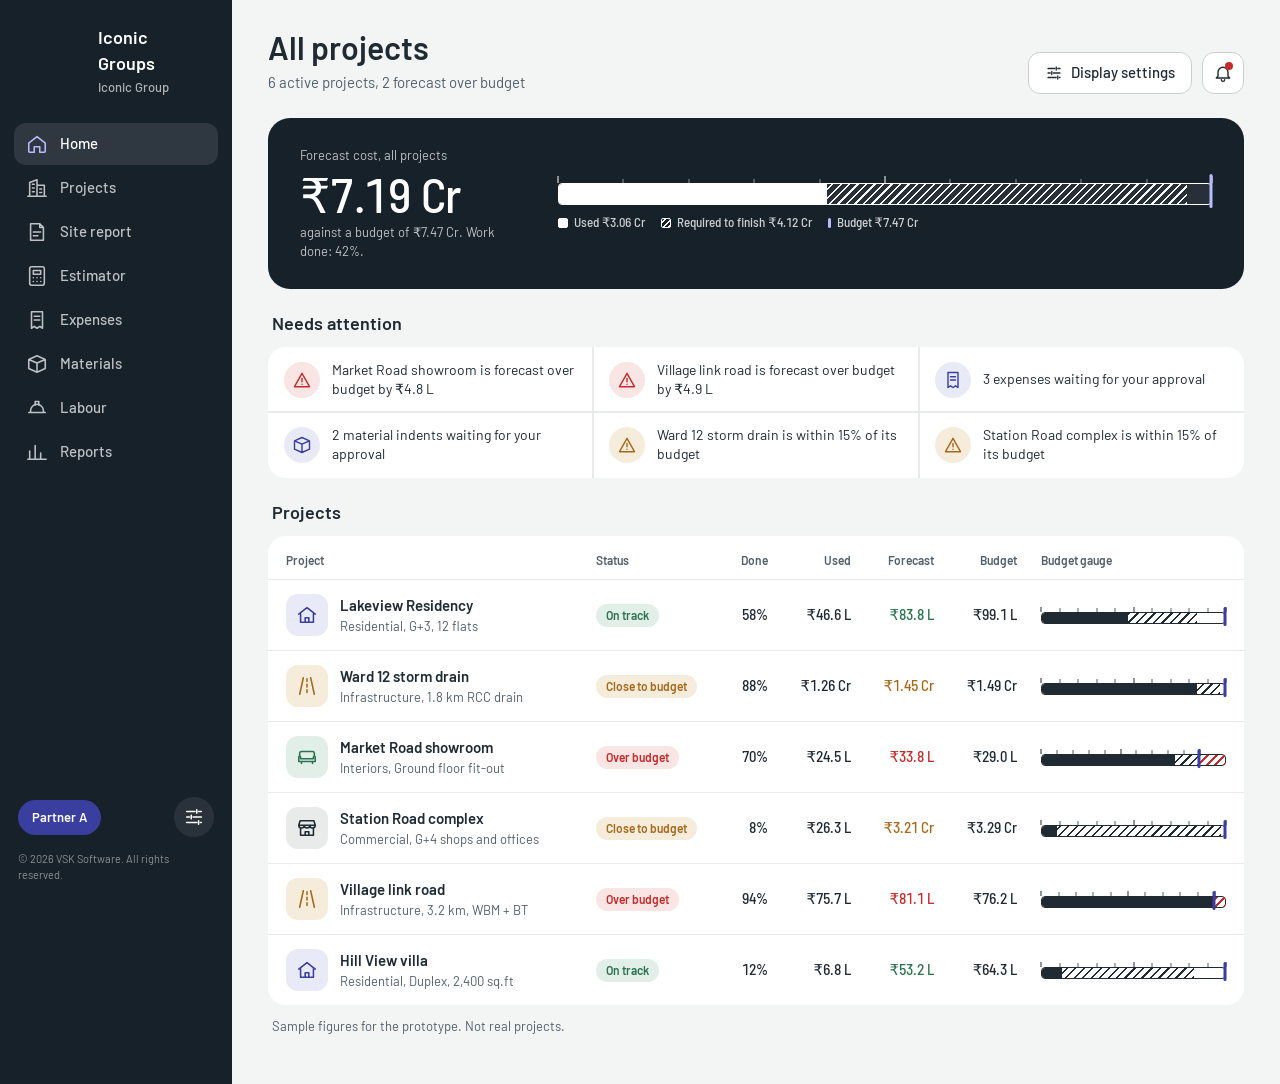
==== commit 8f2b5b79: "Update demo: prototype with Phase 2 features, second round of questions Co-Authored-By: Claude Sonne" ====
--- a/app/index.html
+++ b/app/index.html
@@ -10,8 +10,8 @@
     <meta name="copyright" content="© 2026 VSK Software. All rights reserved." />
     <link rel="icon" href="[data-uri]" />
     <title>Iconic Groups – Iconic Group</title>
-    <script type="module" crossorigin src="./assets/index-BWIInHrJ.js"></script>
-    <link rel="stylesheet" crossorigin href="./assets/index-DdgnQzbt.css">
+    <script type="module" crossorigin src="./assets/index-CuV6mydG.js"></script>
+    <link rel="stylesheet" crossorigin href="./assets/index-CkEZ4Oi4.css">
   </head>
   <body>
     <div id="root"></div>
--- a/app/assets/index-CkEZ4Oi4.css
+++ b/app/assets/index-CkEZ4Oi4.css
@@ -0,0 +1 @@
+@font-face{font-family:Barlow;font-style:normal;font-display:swap;font-weight:400;src:url(./barlow-vietnamese-400-normal-Dpl4UHAZ.woff2) format("woff2"),url(./barlow-vietnamese-400-normal-BFeobeCK.woff) format("woff");unicode-range:U+0102-0103,U+0110-0111,U+0128-0129,U+0168-0169,U+01A0-01A1,U+01AF-01B0,U+0300-0301,U+0303-0304,U+0308-0309,U+0323,U+0329,U+1EA0-1EF9,U+20AB}@font-face{font-family:Barlow;font-style:normal;font-display:swap;font-weight:400;src:url(./barlow-latin-ext-400-normal-HxX4XjxC.woff2) format("woff2"),url(./barlow-latin-ext-400-normal-CvBsJvxq.woff) format("woff");unicode-range:U+0100-02BA,U+02BD-02C5,U+02C7-02CC,U+02CE-02D7,U+02DD-02FF,U+0304,U+0308,U+0329,U+1D00-1DBF,U+1E00-1E9F,U+1EF2-1EFF,U+2020,U+20A0-20AB,U+20AD-20C0,U+2113,U+2C60-2C7F,U+A720-A7FF}@font-face{font-family:Barlow;font-style:normal;font-display:swap;font-weight:400;src:url(./barlow-latin-400-normal-qiz4-Cze.woff2) format("woff2"),url(./barlow-latin-400-normal-fsAxiSwU.woff) format("woff");unicode-range:U+0000-00FF,U+0131,U+0152-0153,U+02BB-02BC,U+02C6,U+02DA,U+02DC,U+0304,U+0308,U+0329,U+2000-206F,U+20AC,U+2122,U+2191,U+2193,U+2212,U+2215,U+FEFF,U+FFFD}@font-face{font-family:Barlow;font-style:normal;font-display:swap;font-weight:500;src:url(./barlow-vietnamese-500-normal-zTViEIzf.woff2) format("woff2"),url(./barlow-vietnamese-500-normal-GNfB7rCE.woff) format("woff");unicode-range:U+0102-0103,U+0110-0111,U+0128-0129,U+0168-0169,U+01A0-01A1,U+01AF-01B0,U+0300-0301,U+0303-0304,U+0308-0309,U+0323,U+0329,U+1EA0-1EF9,U+20AB}@font-face{font-family:Barlow;font-style:normal;font-display:swap;font-weight:500;src:url(./barlow-latin-ext-500-normal-DOaysfXq.woff2) format("woff2"),url(./barlow-latin-ext-500-normal-CJPcKP2Q.woff) format("woff");unicode-range:U+0100-02BA,U+02BD-02C5,U+02C7-02CC,U+02CE-02D7,U+02DD-02FF,U+0304,U+0308,U+0329,U+1D00-1DBF,U+1E00-1E9F,U+1EF2-1EFF,U+2020,U+20A0-20AB,U+20AD-20C0,U+2113,U+2C60-2C7F,U+A720-A7FF}@font-face{font-family:Barlow;font-style:normal;font-display:swap;font-weight:500;src:url(./barlow-latin-500-normal-BPAOfeC8.woff2) format("woff2"),url(./barlow-latin-500-normal-C1h8hMer.woff) format("woff");unicode-range:U+0000-00FF,U+0131,U+0152-0153,U+02BB-02BC,U+02C6,U+02DA,U+02DC,U+0304,U+0308,U+0329,U+2000-206F,U+20AC,U+2122,U+2191,U+2193,U+2212,U+2215,U+FEFF,U+FFFD}@font-face{font-family:Barlow;font-style:normal;font-display:swap;font-weight:600;src:url(./barlow-vietnamese-600-normal-DcjprdFV.woff2) format("woff2"),url(./barlow-vietnamese-600-normal-CA_GiK2e.woff) format("woff");unicode-range:U+0102-0103,U+0110-0111,U+0128-0129,U+0168-0169,U+01A0-01A1,U+01AF-01B0,U+0300-0301,U+0303-0304,U+0308-0309,U+0323,U+0329,U+1EA0-1EF9,U+20AB}@font-face{font-family:Barlow;font-style:normal;font-display:swap;font-weight:600;src:url(./barlow-latin-ext-600-normal-B8NK_A3D.woff2) format("woff2"),url(./barlow-latin-ext-600-normal-DMVRjfRT.woff) format("woff");unicode-range:U+0100-02BA,U+02BD-02C5,U+02C7-02CC,U+02CE-02D7,U+02DD-02FF,U+0304,U+0308,U+0329,U+1D00-1DBF,U+1E00-1E9F,U+1EF2-1EFF,U+2020,U+20A0-20AB,U+20AD-20C0,U+2113,U+2C60-2C7F,U+A720-A7FF}@font-face{font-family:Barlow;font-style:normal;font-display:swap;font-weight:600;src:url(./barlow-latin-600-normal-DILqtrty.woff2) format("woff2"),url(./barlow-latin-600-normal-CNwfPWQD.woff) format("woff");unicode-range:U+0000-00FF,U+0131,U+0152-0153,U+02BB-02BC,U+02C6,U+02DA,U+02DC,U+0304,U+0308,U+0329,U+2000-206F,U+20AC,U+2122,U+2191,U+2193,U+2212,U+2215,U+FEFF,U+FFFD}@font-face{font-family:Barlow Semi Condensed;font-style:normal;font-display:swap;font-weight:500;src:url(./barlow-semi-condensed-vietnamese-500-normal-DGADhYWF.woff2) format("woff2"),url(./barlow-semi-condensed-vietnamese-500-normal-hJ2t9k9e.woff) format("woff");unicode-range:U+0102-0103,U+0110-0111,U+0128-0129,U+0168-0169,U+01A0-01A1,U+01AF-01B0,U+0300-0301,U+0303-0304,U+0308-0309,U+0323,U+0329,U+1EA0-1EF9,U+20AB}@font-face{font-family:Barlow Semi Condensed;font-style:normal;font-display:swap;font-weight:500;src:url(./barlow-semi-condensed-latin-ext-500-normal-BXdp1BvY.woff2) format("woff2"),url(./barlow-semi-condensed-latin-ext-500-normal-rZeYuEMb.woff) format("woff");unicode-range:U+0100-02BA,U+02BD-02C5,U+02C7-02CC,U+02CE-02D7,U+02DD-02FF,U+0304,U+0308,U+0329,U+1D00-1DBF,U+1E00-1E9F,U+1EF2-1EFF,U+2020,U+20A0-20AB,U+20AD-20C0,U+2113,U+2C60-2C7F,U+A720-A7FF}@font-face{font-family:Barlow Semi Condensed;font-style:normal;font-display:swap;font-weight:500;src:url(./barlow-semi-condensed-latin-500-normal-G0uxJNrM.woff2) format("woff2"),url(./barlow-semi-condensed-latin-500-normal-CFOoVYFH.woff) format("woff");unicode-range:U+0000-00FF,U+0131,U+0152-0153,U+02BB-02BC,U+02C6,U+02DA,U+02DC,U+0304,U+0308,U+0329,U+2000-206F,U+20AC,U+2122,U+2191,U+2193,U+2212,U+2215,U+FEFF,U+FFFD}:root{--text: #1f2a33;--text-soft: #52606b;--surface: #ffffff;--bg: #e8ebea;--sheet: #f3f5f4;--line: #e8ebea;--line-strong: #c9cfcd;--header: #17212a;--bezel: #17212a;--on-dark: #ffffff;--tabbar-bg: rgba(255, 255, 255, .9);--stamp: #3a3e9e;--staff-red: #c42b2b;--ochre: #a8681a;--green: #2c7350;--stamp-tint: #e9eaf7;--red-tint: #f9e5e3;--ochre-tint: #f6ecdc;--green-tint: #e2efe8;--neutral-tint: #e8ebea;--cat-1: #3a3e9e;--cat-2: #b0721f;--cat-3: #2c7350;--cat-4: #5b6b78;--cat-5: #8a4f9e;--staff-red-bright: #ff7a6e;--stamp-bright: #b8bbff;--stamp-solid: #3a3e9e;color-scheme:light;--font-body: "Barlow", system-ui, sans-serif;--font-figures: "Barlow Semi Condensed", "Barlow", system-ui, sans-serif;--size-sm: .8125rem;--size-base: .9375rem;--size-md: 1.125rem;--size-lg: 1.5rem;--size-xl: 2rem;--space-1: 4px;--space-2: 8px;--space-3: 12px;--space-4: 16px;--space-6: 24px;--space-8: 32px;--radius: 3px;--radius-sheet: 28px;--radius-group: 18px;--radius-tile: 12px;--gauge-height: 22px;--tabbar-height: 64px}@media(prefers-color-scheme:dark){:root:not([data-appearance=light]):not([data-theme=light]){--text: #e4e9ec;--text-soft: #9aa8b2;--surface: #1c262f;--bg: #0e1418;--sheet: #0f161b;--line: #26323c;--line-strong: #3a4752;--header: #1a2530;--bezel: #05080b;--tabbar-bg: rgba(28, 38, 47, .88);--stamp: #a9adff;--staff-red: #ff7a6e;--ochre: #e3a64e;--green: #63c493;--stamp-tint: #2a2e57;--red-tint: #46201f;--ochre-tint: #3f2f17;--green-tint: #1b3a2b;--neutral-tint: #26323c;--cat-1: #a9adff;--cat-2: #e3a64e;--cat-3: #63c493;--cat-4: #9aa8b2;--cat-5: #d39be6;color-scheme:dark}}:root[data-appearance=dark],:root[data-theme=dark]:not([data-appearance=light]){--text: #e4e9ec;--text-soft: #9aa8b2;--surface: #1c262f;--bg: #0e1418;--sheet: #0f161b;--line: #26323c;--line-strong: #3a4752;--header: #1a2530;--bezel: #05080b;--tabbar-bg: rgba(28, 38, 47, .88);--stamp: #a9adff;--staff-red: #ff7a6e;--ochre: #e3a64e;--green: #63c493;--stamp-tint: #2a2e57;--red-tint: #46201f;--ochre-tint: #3f2f17;--green-tint: #1b3a2b;--neutral-tint: #26323c;--cat-1: #a9adff;--cat-2: #e3a64e;--cat-3: #63c493;--cat-4: #9aa8b2;--cat-5: #d39be6;color-scheme:dark}*,*:before,*:after{box-sizing:border-box}html{-webkit-text-size-adjust:100%}body{margin:0;background:var(--bg);color:var(--text);font-family:var(--font-body);font-size:var(--size-base);line-height:1.45}h1,h2,h3{margin:0;font-weight:600;line-height:1.2}a{color:var(--stamp)}:focus-visible{outline:3px solid var(--stamp);outline-offset:2px}.figures{font-family:var(--font-figures);font-variant-numeric:tabular-nums}@media(prefers-reduced-motion:reduce){*,*:before,*:after{animation-duration:.01ms!important;transition-duration:.01ms!important}}.field{display:grid;gap:6px;min-width:0}.field__label{padding:0;font-size:var(--size-sm);font-weight:600;color:var(--text-soft)}.field__box{min-width:0;display:flex;align-items:center;min-height:46px;padding:0 12px;border:1px solid var(--line-strong);border-radius:12px;background:var(--surface)}.field__box:focus-within{border-color:var(--stamp);box-shadow:0 0 0 3px var(--stamp-tint)}.field--error .field__box{border-color:var(--staff-red)}.field__box input{flex:1;width:100%;min-width:0;padding:10px 0;border:0;background:none;color:var(--text);font-family:var(--font-figures);font-size:1rem;font-variant-numeric:tabular-nums;outline:none}.field__box input[type=text]{font-family:var(--font-body)}.field__unit{color:var(--text-soft);font-size:var(--size-sm)}.field__msg{font-size:.75rem;color:var(--text-soft)}.field__msg--error{color:var(--staff-red)}.field input[type=number]::-webkit-inner-spin-button,.field input[type=number]::-webkit-outer-spin-button{-webkit-appearance:none;margin:0}.field input[type=number]{-moz-appearance:textfield;appearance:textfield}.stepper{display:grid;grid-template-columns:46px 1fr 46px;align-items:center;border:1px solid var(--line-strong);border-radius:12px;background:var(--surface);overflow:hidden}.stepper input{width:100%;min-width:0;padding:10px 0;border:0;background:none;color:var(--text);font-family:var(--font-figures);font-size:1.05rem;text-align:center;appearance:textfield}.stepper__btn{height:46px;border:0;background:var(--neutral-tint);color:var(--text);font-size:1.25rem;cursor:pointer}.stepper__btn:disabled{opacity:.4;cursor:default}.segmented{display:grid;gap:6px;margin:0;padding:0;border:0;min-width:0}.segmented__track{display:grid;grid-auto-flow:column;grid-auto-columns:1fr;gap:4px;padding:4px;border-radius:14px;background:var(--neutral-tint)}.segmented__opt{position:relative}.segmented__opt input{position:absolute;opacity:0;pointer-events:none}.segmented__face{display:flex;align-items:center;justify-content:center;gap:6px;min-height:40px;padding:0 8px;border-radius:10px;color:var(--text-soft);font-weight:500;cursor:pointer}.segmented__opt input:checked+.segmented__face{background:var(--surface);color:var(--text);box-shadow:0 1px 3px #080c101f}.segmented__opt input:focus-visible+.segmented__face{outline:3px solid var(--stamp);outline-offset:1px}.toggle{display:flex;align-items:center;justify-content:space-between;gap:12px;min-height:46px;font-weight:500;cursor:pointer}.toggle input{position:absolute;opacity:0;pointer-events:none}.toggle__track{flex:none;width:48px;height:28px;padding:3px;border-radius:14px;background:var(--line-strong);transition:background .15s ease}.toggle__thumb{display:block;width:22px;height:22px;border-radius:50%;background:#fff;box-shadow:0 1px 2px #080c104d;transition:transform .15s ease}.toggle input:checked+.toggle__track{background:var(--stamp-solid)}.toggle input:checked+.toggle__track .toggle__thumb{transform:translate(20px)}.toggle input:focus-visible+.toggle__track{outline:3px solid var(--stamp);outline-offset:2px}.field__prefix{margin-right:6px;color:var(--text-soft);font-family:var(--font-figures)}.field__box--select{padding:0}.field__box select,.field__box input[type=date]{flex:1;width:100%;min-width:0;min-height:44px;padding:0 12px;border:0;background:none;color:var(--text);font:inherit;outline:none}.field__box input[type=date]{padding:0}.field__area{width:100%;min-height:80px;padding:10px 12px;border:1px solid var(--line-strong);border-radius:12px;background:var(--surface);color:var(--text);font:inherit;resize:vertical}.field__area:focus{border-color:var(--stamp);box-shadow:0 0 0 3px var(--stamp-tint);outline:none}.field--error .field__area{border-color:var(--staff-red)}.photo{display:flex;align-items:center;gap:14px}.photo__preview{width:72px;height:96px;object-fit:cover;border-radius:10px;border:1px solid var(--line-strong)}.photo__actions{display:grid;gap:8px;justify-items:start}.photo__pick{position:relative;display:inline-flex;align-items:center;gap:8px;min-height:46px;padding:0 16px;border:1px dashed var(--line-strong);border-radius:12px;color:var(--stamp);font-weight:600;cursor:pointer}.photo__pick input{position:absolute;inset:0;opacity:0;cursor:pointer}.photo__pick:focus-within{outline:3px solid var(--stamp);outline-offset:2px}.field--error .photo__pick{border-color:var(--staff-red)}.photo__remove{padding:0;border:0;background:none;color:var(--staff-red);font:inherit;font-size:var(--size-sm);cursor:pointer}.modal{inset:0;z-index:50;display:flex;flex-direction:column}.modal--frame{position:absolute}.modal--screen{position:fixed}.modal--sheet{justify-content:flex-end}.modal--dialog{align-items:center;justify-content:center;padding:24px}.modal__backdrop{position:absolute;inset:0;border:0;background:#080c1080;cursor:pointer;animation:modal-fade .18s ease-out}.modal__panel{position:relative;max-height:92%;overflow-y:auto;padding:10px 20px calc(20px + env(safe-area-inset-bottom,0px));border-radius:var(--radius-sheet) var(--radius-sheet) 0 0;background:var(--sheet);color:var(--text);animation:modal-rise .24s cubic-bezier(.2,.8,.2,1)}.modal--dialog .modal__panel{width:min(460px,100%);padding:24px;border-radius:22px;box-shadow:0 30px 80px -20px #080c1080;animation:modal-pop .2s ease-out}.modal__grabber{display:block;width:40px;height:5px;margin:0 auto 16px;border-radius:3px;background:var(--line-strong)}.modal__head{display:flex;align-items:center;justify-content:space-between;gap:12px;margin-bottom:4px}.modal__head h2{font-size:var(--size-md)}.modal__close{display:grid;place-items:center;width:36px;height:36px;margin-right:-6px;border:0;border-radius:50%;background:var(--neutral-tint);color:var(--text);cursor:pointer}.modal--dialog .modal__panel--wide{width:min(640px,100%)}.modal__panel:focus{outline:none}.settings__intro{margin:4px 0 8px;font-size:var(--size-sm);color:var(--text-soft)}.settings__group{margin:0;padding:0;border:0}.settings__legend{padding:14px 4px 8px;font-size:var(--size-sm);font-weight:600;color:var(--text-soft)}.settings__options{border-radius:var(--radius-group);background:var(--surface);overflow:hidden}.settings__option{position:relative;display:flex;align-items:center;gap:12px;min-height:54px;padding:8px 16px;cursor:pointer}.settings__option+.settings__option{border-top:1px solid var(--line)}.settings__option input{position:absolute;opacity:0;pointer-events:none}.settings__option:has(input:focus-visible){outline:3px solid var(--stamp);outline-offset:-3px}.settings__icon{flex:none;display:grid;place-items:center;width:36px;height:36px;border-radius:50%;background:var(--neutral-tint);color:var(--text)}.settings__text{flex:1;display:grid}.settings__label{font-weight:500}.settings__hint{font-size:.75rem;color:var(--text-soft)}.settings__check{color:var(--stamp);visibility:hidden}.settings__option:has(input:checked) .settings__check{visibility:visible}.settings__option:has(input:checked) .settings__icon{background:var(--stamp-tint);color:var(--stamp)}.settings__note{margin:8px 4px 0;font-size:.75rem;color:var(--text-soft)}.settings__legal{margin:16px 4px 0;font-size:.75rem;color:var(--text-soft);text-align:center}.settings__done{width:100%;min-height:50px;margin-top:18px;border:0;border-radius:14px;background:var(--stamp-solid);color:var(--on-dark);font:inherit;font-weight:600;cursor:pointer}.visually-hidden{position:absolute;width:1px;height:1px;overflow:hidden;clip-path:inset(50%);white-space:nowrap}@keyframes modal-rise{0%{transform:translateY(100%)}}@keyframes modal-pop{0%{opacity:0;transform:scale(.97)}}@keyframes modal-fade{0%{opacity:0}}.group{list-style:none;margin:0;padding:0;background:var(--surface);border-radius:var(--radius-group);overflow:hidden}.group>li+li{border-top:1px solid var(--line)}.attention__row{display:flex;align-items:center;gap:12px;padding:14px 16px;font-size:.875rem;line-height:1.35}.attention__icon{flex:none;display:grid;place-items:center;width:36px;height:36px;border-radius:50%}.attention__row--over .attention__icon{background:var(--red-tint);color:var(--staff-red)}.attention__row--watch .attention__icon{background:var(--ochre-tint);color:var(--ochre)}.attention__row--stamp .attention__icon{background:var(--stamp-tint);color:var(--stamp)}.type-tile{flex:none;display:grid;place-items:center;width:42px;height:42px;border-radius:var(--radius-tile);background:var(--stamp-tint);color:var(--stamp)}.type-tile--infrastructure{background:var(--ochre-tint);color:var(--ochre)}.type-tile--interiors{background:var(--green-tint);color:var(--green)}.type-tile--commercial{background:var(--neutral-tint);color:var(--text)}.chip{display:inline-block;padding:3px 10px;border-radius:999px;font-family:var(--font-body);font-size:.75rem;font-weight:600;white-space:nowrap}.chip--on-track{background:var(--green-tint);color:var(--green)}.chip--watch{background:var(--ochre-tint);color:var(--ochre)}.chip--over{background:var(--red-tint);color:var(--staff-red)}.health-text--over{color:var(--staff-red)}.health-text--watch{color:var(--ochre)}.health-text--on-track{color:var(--green)}.icon-btn{position:relative;display:grid;place-items:center;width:40px;height:40px;border:0;border-radius:50%;background:#ffffff14;color:var(--on-dark);cursor:pointer}.icon-btn__dot{position:absolute;top:9px;right:10px;width:8px;height:8px;border-radius:50%;background:var(--staff-red-bright);box-shadow:0 0 0 2px var(--header)}.role-pill{padding:8px 14px;border-radius:999px;background:var(--stamp-solid);color:var(--on-dark);font-size:var(--size-sm);font-weight:600}button.role-pill{border:0;font:inherit;font-size:var(--size-sm);font-weight:600;cursor:pointer}.attention__link{display:flex;align-items:center;gap:12px;margin:-14px -16px;padding:14px 16px;color:inherit;text-decoration:none}.attention__link:hover{background:var(--sheet)}.progress{display:block;height:8px;border-radius:4px;background:var(--progress-track, var(--neutral-tint));overflow:hidden}.progress__fill{display:block;height:100%;border-radius:4px;background:var(--progress-fill, var(--stamp))}.load-state{margin:0;padding:48px 20px;color:var(--text-soft);text-align:center}.empty{display:grid;justify-items:center;gap:10px;padding:48px 24px;border-radius:var(--radius-group);background:var(--surface);text-align:center}.empty__icon{display:grid;place-items:center;width:64px;height:64px;border-radius:20px;background:var(--stamp-tint);color:var(--stamp)}.empty__lead{max-width:44ch;margin:6px 0 0;font-size:var(--size-md);font-weight:500;text-wrap:balance}.empty__note{margin:0;color:var(--text-soft)}.empty__action{margin-top:8px;padding:10px 18px;border-radius:12px;background:var(--stamp-solid);color:var(--on-dark);font-weight:600;text-decoration:none}.facts{display:grid;grid-template-columns:repeat(auto-fit,minmax(150px,1fr));gap:1px;margin:0}.facts>div{padding:12px 16px;outline:1px solid var(--line)}.facts dt{font-size:.75rem;color:var(--text-soft)}.facts dd{margin:2px 0 0;font-weight:500}.facts__hint{display:block;font-size:.75rem;font-weight:400;color:var(--text-soft)}.breakdown{display:grid;grid-template-columns:repeat(auto-fill,minmax(130px,1fr));gap:10px 20px;margin:0}.breakdown dt{font-family:var(--font-body);font-size:.75rem;color:var(--text-soft)}.breakdown dd{margin:2px 0 0;font-weight:500}.brand-logo{flex:none;width:48px;height:auto}.btn{display:inline-flex;align-items:center;justify-content:center;gap:8px;min-height:46px;padding:0 18px;border:1px solid var(--line-strong);border-radius:12px;background:var(--surface);color:var(--text);font:inherit;font-weight:600;cursor:pointer}.btn:disabled{opacity:.6;cursor:default}.btn--primary{border-color:transparent;background:var(--stamp-solid);color:var(--on-dark)}.btn--danger{border-color:transparent;background:var(--staff-red);color:#fff}.st--warn{background:var(--ochre-tint);color:var(--ochre)}.st--info{background:var(--stamp-tint);color:var(--stamp)}.st--ok{background:var(--green-tint);color:var(--green)}.st--bad{background:var(--red-tint);color:var(--staff-red)}.m-app{display:flex;flex-direction:column;min-height:100%;background:var(--sheet)}.m-page{flex:1}.hero{background:var(--header);color:var(--on-dark);padding:calc(18px + env(safe-area-inset-top,0px)) 20px 52px}.hero__bar{display:flex;align-items:center;justify-content:space-between;margin-bottom:26px}.hero__company{display:block;font-size:.75rem;font-weight:500;letter-spacing:0;color:#ffffffa6}.hero__brand{display:flex;align-items:center;gap:10px;font-weight:600;letter-spacing:.01em}.hero__actions{display:flex;align-items:center;gap:var(--space-2)}.hero__title{font-size:var(--size-lg)}.hero__sub{margin:4px 0 22px;color:#ffffffb8;font-size:var(--size-sm)}.hero__figure{margin:0;font-size:2.75rem;font-weight:500;line-height:1;letter-spacing:-.01em}.hero__caption{margin:6px 0 22px;color:#ffffffb8;font-size:var(--size-sm)}.m-sheet{position:relative;margin-top:calc(-1 * var(--radius-sheet));padding:22px 16px 28px;border-radius:var(--radius-sheet) var(--radius-sheet) 0 0;background:var(--sheet);display:grid;gap:26px}.m-sheet__h{font-size:var(--size-md);margin:0 4px 10px}.m-sheet__note{margin:12px 4px 0;font-size:var(--size-sm);color:var(--text-soft)}.project{display:block;padding:14px 16px 16px;color:inherit;text-decoration:none}.project:active{background:var(--sheet)}.project__head{display:flex;align-items:center;gap:12px}.project__text{flex:1;min-width:0;display:grid}.project__name{font-weight:600;font-size:1rem}.project__meta{font-size:var(--size-sm);color:var(--text-soft);white-space:nowrap;overflow:hidden;text-overflow:ellipsis}.project__chev{color:var(--text-soft)}.project__gauge{display:block;margin:10px 0 0 54px}.project__figures{display:flex;align-items:center;justify-content:space-between;margin-top:8px;font-size:var(--size-sm);color:var(--text-soft)}.project__detail{margin:14px 0 0 54px;padding-top:12px;border-top:1px dashed var(--line-strong);animation:reveal .22s ease-out}.figgrid{display:grid;grid-template-columns:1fr 1fr;gap:12px 16px;margin:0}.figgrid dt{font-family:var(--font-body);font-size:.75rem;color:var(--text-soft)}.figgrid dd{margin:2px 0 0;font-size:var(--size-md);font-weight:500}.project__variance{margin:10px 0 0;font-weight:500}@keyframes reveal{0%{opacity:0;transform:translateY(-4px)}}.tabbar{position:sticky;bottom:0;display:grid;grid-auto-flow:column;grid-auto-columns:1fr;height:var(--tabbar-height);background:var(--tabbar-bg);backdrop-filter:blur(16px);-webkit-backdrop-filter:blur(16px);border-top:1px solid var(--line)}.tab{display:grid;justify-items:center;align-content:center;gap:2px;color:var(--text-soft);font-size:.6875rem;font-weight:500;text-decoration:none}.tab svg{width:52px;height:28px;padding:3px 0;border-radius:14px}.tab--active{color:var(--stamp)}.tab--active svg{background:var(--stamp-tint)}.hero__back{display:inline-flex;align-items:center;gap:4px;min-height:40px;margin-left:-6px;padding-right:8px;color:var(--on-dark);font-weight:500;text-decoration:none}.band-progress{display:block;--progress-track: rgba(255, 255, 255, .14);--progress-fill: var(--on-dark)}.list-link{display:flex;align-items:center;gap:12px;width:100%;min-height:60px;padding:8px 16px;border:0;background:none;color:inherit;font:inherit;text-align:left;text-decoration:none;cursor:pointer}.list-link__label{flex:1;font-weight:500}.list-link>svg:last-child{color:var(--text-soft)}.d-scroll{background:var(--sheet)}@media(max-width:1000px){.d-scroll{overflow-x:auto}}.d-app{display:grid;grid-template-columns:232px 1fr;min-width:1000px;min-height:100vh;background:linear-gradient(to right,var(--header) 232px,var(--sheet) 232px)}.d-side{position:sticky;top:0;height:100vh;display:flex;flex-direction:column;padding:24px 14px 18px;background:var(--header);color:var(--on-dark)}.d-side__company{display:block;margin-top:2px;font-size:var(--size-sm);font-weight:500;color:#ffffffa6}.d-side__legal{margin:14px 4px 0;font-size:.6875rem;line-height:1.4;color:#ffffff80}.d-side__brand{display:flex;align-items:center;gap:10px;padding:0 10px 26px;font-size:var(--size-md);font-weight:600}.d-nav{list-style:none;margin:0;padding:0;display:grid;gap:2px}.d-nav__item{display:flex;align-items:center;gap:12px;min-height:42px;padding:0 12px;border-radius:12px;color:#ffffffb8;font-weight:500;text-decoration:none}.d-nav__item:hover{background:#ffffff0f;color:var(--on-dark)}.d-nav__item--active{background:#ffffff1a;color:var(--on-dark)}.d-nav__item--active svg{color:var(--stamp-bright)}.d-side__foot{margin-top:auto;display:flex;align-items:center;justify-content:space-between;padding:0 4px}.d-main{min-width:0;padding:28px 36px 48px}.d-main>.m-page{display:grid;align-content:start;gap:24px}.d-top{display:flex;align-items:flex-end;justify-content:space-between;gap:16px}.d-top h1{font-size:var(--size-xl)}.d-top__sub{margin:4px 0 0;color:var(--text-soft)}.d-top__actions{display:flex;gap:10px}.d-btn{position:relative;display:inline-flex;align-items:center;gap:8px;min-height:42px;padding:0 16px;border:1px solid var(--line-strong);border-radius:12px;background:var(--surface);color:var(--text);font:inherit;font-weight:500;cursor:pointer}.d-btn:hover{border-color:var(--text-soft)}.d-btn--icon{width:42px;padding:0;justify-content:center}.d-btn__dot{position:absolute;top:9px;right:10px;width:8px;height:8px;border-radius:50%;background:var(--staff-red)}.d-band{display:grid;grid-template-columns:auto 1fr;align-items:center;gap:48px;padding:28px 32px;border-radius:22px;background:var(--header);color:var(--on-dark)}.d-band__figure{display:grid;gap:4px}.d-band__label,.d-band__caption{font-size:var(--size-sm);color:#ffffffb8}.d-band__value{font-size:3rem;font-weight:500;line-height:1.05;letter-spacing:-.01em}.d-band__caption{max-width:30ch}.d-grid{display:grid;gap:24px;align-items:start}.d-attention .group{display:grid;grid-template-columns:repeat(auto-fill,minmax(300px,1fr))}.d-attention .group>li{border-top:0;outline:1px solid var(--line)}@media(min-width:1500px){.d-grid{grid-template-columns:minmax(0,1fr) 340px}.d-attention{grid-column:2;grid-row:1}.d-projects{grid-column:1;grid-row:1}.d-attention .group{grid-template-columns:1fr}}.d-h{font-size:var(--size-md);margin:0 4px 12px}.d-note{margin:12px 4px 0;font-size:var(--size-sm);color:var(--text-soft)}.d-table-wrap{overflow-x:auto;border-radius:var(--radius-group);background:var(--surface)}.d-table{width:100%;border-collapse:collapse}.d-table th,.d-table td{padding:14px 12px;text-align:left;vertical-align:middle;border-top:1px solid var(--line);white-space:nowrap}.d-table thead th{border-top:0;padding-top:16px;padding-bottom:10px;font-size:.75rem;font-weight:600;color:var(--text-soft)}.d-table th:first-child,.d-table td:first-child{padding-left:18px}.d-table th:last-child,.d-table td:last-child{padding-right:18px}.d-table tbody tr:hover{background:var(--sheet)}.d-table .num{text-align:right}.d-table__gauge{width:22%;min-width:150px}.d-proj{display:flex;align-items:center;gap:12px;font-weight:400}.d-proj__text{display:grid}.d-proj__name{font-weight:600}.d-proj__meta{font-size:var(--size-sm);color:var(--text-soft);white-space:normal}.d-table tbody th{white-space:normal;min-width:220px}.d-top__text{display:grid;gap:2px}.d-back{display:inline-flex;align-items:center;gap:4px;margin:0 0 6px -4px;color:var(--stamp);font-weight:500;text-decoration:none}.d-back:hover{text-decoration:underline}.d-table__link-row{cursor:pointer}a.d-proj__name{color:inherit;text-decoration:none}a.d-proj__name:hover{color:var(--stamp);text-decoration:underline}.d-h--section{margin-top:8px;margin-bottom:-8px}.d-band__label .chip{margin-left:4px;vertical-align:1px}.d-side .brand-logo{width:64px}.stage{min-height:100vh;display:grid;place-items:center;padding-block:32px;padding-left:max(16px,env(safe-area-inset-left,0px));padding-right:max(16px,env(safe-area-inset-right,0px));background:var(--bg)}.device{position:relative;width:390px;height:min(844px,calc(100vh - 64px));border:11px solid var(--bezel);border-radius:54px;overflow:hidden;background:var(--header);box-shadow:0 0 0 1px var(--line-strong),0 30px 60px -20px #17212a73}.device .m-app{height:100%;overflow-y:auto;scrollbar-width:none}.device .m-app::-webkit-scrollbar{display:none}.m-full .m-app{min-height:100vh;padding-bottom:calc(var(--tabbar-height) + env(safe-area-inset-bottom,0px))}.m-full .tabbar{position:fixed;left:0;right:0;bottom:0;height:calc(var(--tabbar-height) + env(safe-area-inset-bottom,0px));padding-bottom:env(safe-area-inset-bottom,0px)}.toast{position:fixed;left:0;right:0;bottom:calc(24px + env(safe-area-inset-bottom,0px));z-index:60;display:flex;justify-content:center;pointer-events:none}.toast--frame{position:absolute}.toast--mobile-framed,.toast--mobile-full{bottom:calc(var(--tabbar-height) + 16px + env(safe-area-inset-bottom,0px))}.toast__msg{max-width:min(90%,420px);padding:12px 18px;border-radius:14px;background:var(--header);color:var(--on-dark);font-weight:500;box-shadow:0 12px 30px -10px #080c1080;animation:toast-in .22s ease-out}@keyframes toast-in{0%{opacity:0;transform:translateY(8px)}}.est-layout{display:grid;grid-template-columns:380px minmax(0,1fr);gap:24px;align-items:start}.est-panel{position:sticky;top:20px;padding:20px;border-radius:var(--radius-group);background:var(--surface)}.est-panel .d-h{margin:0 0 14px}.est-form{display:grid;gap:18px}.est-grid{display:grid;grid-template-columns:1fr 1fr;gap:14px}.est-results{display:grid;gap:24px;min-width:0}.est-band{grid-template-columns:1fr}.est-card{padding:20px;border-radius:var(--radius-group);background:var(--surface)}.est-card .d-h{margin:0 0 14px}.est-fix{display:flex;align-items:center;gap:8px;margin:0;padding:12px 16px;border-radius:12px;background:var(--red-tint);color:var(--staff-red);font-weight:500}.est-rooms{display:grid;gap:10px;margin:0;padding:0;border:0;min-width:0}.est-room{display:grid;grid-template-columns:minmax(0,1.3fr) minmax(0,1fr) minmax(0,1fr) 36px;gap:8px;align-items:end}.est-room .field__label{font-size:.6875rem}.est-room--error .field__box{border-color:var(--staff-red)}.est-room__remove{height:46px;border:0;border-radius:10px;background:var(--neutral-tint);color:var(--text-soft);font-size:1.25rem;cursor:pointer}.est-add{justify-self:start;padding:10px 14px;border:1px dashed var(--line-strong);border-radius:12px;background:none;color:var(--stamp);font:inherit;font-weight:600;cursor:pointer}.phasebar__track{display:flex;height:16px;border-radius:8px;overflow:hidden;gap:2px}.phasebar__seg{min-width:3px}.phasebar__legend{list-style:none;margin:14px 0 0;padding:0;display:grid;gap:8px}.phasebar__legend li{display:grid;grid-template-columns:12px 1fr auto 44px;align-items:center;gap:10px;font-size:var(--size-sm)}.phasebar__name{font-family:var(--font-body)}.phasebar__pct{text-align:right;color:var(--text-soft)}.phasebar__dot{width:12px;height:12px;border-radius:3px}.cat-1{background:var(--cat-1)}.cat-2{background:var(--cat-2)}.cat-3{background:var(--cat-3)}.cat-4{background:var(--cat-4)}.cat-5{background:var(--cat-5)}.est-table .est-table__item{white-space:normal;font-weight:500}.est-table .unit{color:var(--text-soft);font-size:var(--size-sm)}.est-table tbody+tbody tr:first-child>*{border-top:2px solid var(--line-strong)}.est-table__subtotal>*{background:var(--sheet);font-weight:600}.est-table__subtotal th{text-align:right;color:var(--text-soft);font-size:var(--size-sm)}.est-mpanel .est-room{grid-template-columns:minmax(0,1fr) minmax(0,1fr) 40px}.est-mpanel .est-room>.field:first-child{grid-column:1 / -1}.est-mpanel{padding:16px}.est-mphase{display:flex;justify-content:space-between;padding:14px 16px;font-weight:600;border-bottom:1px solid var(--line)}.est-mlines{list-style:none;margin:0;padding:0}.est-mlines li{display:grid;grid-template-columns:1fr auto;gap:2px 12px;padding:12px 16px}.est-mlines li+li{border-top:1px solid var(--line)}.est-mlines__desc{font-weight:500}.est-mlines__calc{grid-column:1;font-size:var(--size-sm);color:var(--text-soft)}.est-mlines__amt{grid-column:2;grid-row:1 / span 2;align-self:center;font-weight:500}@media(max-width:1180px){.est-layout{grid-template-columns:340px minmax(0,1fr)}}.est-oneoff{display:grid;gap:12px;padding-top:18px;border-top:1px solid var(--line, rgba(128, 128, 128, .25))}.est-oneoff__h{margin:0;font-size:1rem}.est-oneoff__hint{margin:0;font-size:.8125rem;opacity:.75}.est-oneoff__sum{margin-top:14px}.d-top__actions .btn--primary{min-height:42px}.exp-chip--submitted{background:var(--ochre-tint);color:var(--ochre)}.exp-chip--approved{background:var(--stamp-tint);color:var(--stamp)}.exp-chip--paid{background:var(--green-tint);color:var(--green)}.exp-chip--rejected{background:var(--red-tint);color:var(--staff-red)}.exp-tabs{display:grid;grid-auto-flow:column;grid-auto-columns:minmax(110px,1fr);gap:8px;overflow-x:auto;scrollbar-width:none}.exp-tabs::-webkit-scrollbar{display:none}.exp-tab{display:grid;gap:2px;padding:12px 14px;border:1px solid var(--line);border-radius:14px;background:var(--surface);color:var(--text);font:inherit;text-align:left;cursor:pointer}.exp-tab.is-active{border-color:var(--stamp);box-shadow:inset 0 0 0 1px var(--stamp)}.exp-tab__label{font-weight:600}.exp-tab__sum{font-size:var(--size-sm);color:var(--text-soft)}.exp-empty{margin:0;padding:40px 20px;border-radius:var(--radius-group);background:var(--surface);color:var(--text-soft);text-align:center}.exp-table .exp-table__desc,.exp-table .exp-table__proj{white-space:normal}.exp-table__desc{min-width:220px;font-weight:500}.exp-table__desc .d-boq__toggle{display:block}.exp-table__meta{display:block;font-size:var(--size-sm);font-weight:400;color:var(--text-soft)}.exp-table__paid{white-space:normal;max-width:160px}.exp-table__bill{color:var(--text-soft)}.exp-table__bill .is-missing{opacity:.3}.exp-mrecord .btn{width:100%}.exp-row{display:grid;gap:4px;width:100%;padding:14px 16px;border:0;background:none;color:inherit;font:inherit;text-align:left;cursor:pointer}.exp-row__top{display:flex;justify-content:space-between;gap:12px}.exp-row__desc{font-weight:600}.exp-row__amt{font-weight:500;white-space:nowrap}.exp-row__meta{font-size:var(--size-sm);color:var(--text-soft)}.exp-row__bottom{display:flex;align-items:center;gap:10px;margin-top:4px}.exp-row__nobill{font-size:.75rem;color:var(--text-soft)}.exp-detail{display:grid;gap:18px;margin-top:8px}.exp-detail__top{display:flex;align-items:flex-start;justify-content:space-between;gap:12px}.exp-detail__amount{margin:0;font-size:var(--size-xl);font-weight:500;line-height:1.1}.exp-detail__desc{margin:4px 0 0;font-weight:500}.exp-detail__id{margin:2px 0 0;font-size:var(--size-sm);color:var(--text-soft)}.exp-detail__body{display:grid;grid-template-columns:minmax(0,1fr) 150px;gap:16px;align-items:start}.exp-facts{display:grid;gap:10px;margin:0}.exp-facts dt{font-size:.75rem;color:var(--text-soft)}.exp-facts dd{margin:1px 0 0;font-weight:500}.exp-bill{margin:0;display:grid;gap:6px}.exp-bill img,.exp-bill__none{width:100%;aspect-ratio:3 / 4;border-radius:12px;border:1px solid var(--line-strong);object-fit:cover;background:var(--surface)}.exp-bill__none{display:grid;place-content:center;justify-items:center;gap:6px;color:var(--text-soft);font-size:var(--size-sm);text-align:center}.exp-bill figcaption{font-size:.75rem;color:var(--text-soft);text-align:center}.exp-history h3{font-size:var(--size-sm);color:var(--text-soft)}.exp-history ol{margin:6px 0 0;padding-left:1.2em;display:grid;gap:4px}.exp-reason{margin:10px 0 0;padding:10px 12px;border-radius:10px;background:var(--red-tint)}.exp-note{margin:8px 0 0;font-size:var(--size-sm);color:var(--text-soft)}.exp-actions{display:grid;gap:12px}.exp-actions__row{display:flex;justify-content:flex-end;gap:10px}.modal--sheet .exp-actions__row .btn{flex:1}.exp-form{display:grid;gap:16px;margin-top:8px}.exp-form__row{display:grid;grid-template-columns:1fr 1fr;gap:12px}@media(max-width:420px){.exp-detail__body{grid-template-columns:1fr}.exp-bill{max-width:200px}}.modal--sheet .exp-detail__body{grid-template-columns:1fr 120px}.gauge{--g-ink: var(--text);--g-tick: var(--text-soft);--g-bg: var(--surface);--g-red: var(--staff-red);--g-datum: var(--stamp);--g-text: var(--text-soft);position:relative;width:100%}.gauge--inverse{--g-ink: var(--on-dark);--g-tick: rgba(255, 255, 255, .5);--g-bg: rgba(255, 255, 255, .07);--g-red: var(--staff-red-bright);--g-datum: var(--stamp-bright);--g-text: rgba(255, 255, 255, .78)}.gauge__ticks{position:relative;height:7px}.gauge__tick{position:absolute;bottom:0;width:1px;height:4px;background:var(--g-tick);transform:translate(-.5px)}.gauge__tick--major{height:7px;background:var(--g-ink)}.gauge__bar{position:relative;height:var(--gauge-height);background:var(--g-bg);border:1px solid var(--g-ink);border-radius:4px}.gauge__seg{position:absolute;top:0;bottom:0}.gauge__seg:first-child{border-radius:3px 0 0 3px}.gauge__seg--used{background:var(--g-ink)}.gauge__seg--required{background:repeating-linear-gradient(-45deg,var(--g-ink) 0 1.5px,transparent 1.5px 6px)}.gauge__seg--used-over{background:var(--g-red)}.gauge__seg--required-over{background:repeating-linear-gradient(-45deg,var(--g-red) 0 2px,transparent 2px 6px)}.gauge__datum{position:absolute;top:-10px;bottom:-4px;width:3px;border-radius:2px;background:var(--g-datum);transform:translate(-1.5px)}.gauge__legend{display:flex;flex-wrap:wrap;gap:var(--space-1) var(--space-4);margin-top:var(--space-2);font-size:var(--size-sm);color:var(--g-text)}.gauge__key:before{content:"";display:inline-block;width:10px;height:10px;margin-right:6px;vertical-align:-1px;border:1px solid var(--g-ink);border-radius:2px}.gauge__key--used:before{background:var(--g-ink)}.gauge__key--required:before{background:repeating-linear-gradient(-45deg,var(--g-ink) 0 1.5px,transparent 1.5px 4px)}.gauge__key--budget:before{width:3px;border:0;background:var(--g-datum)}.gauge--compact{--gauge-height: 12px}.gauge--compact .gauge__ticks,.gauge--compact .gauge__tick--major{height:5px}.gauge--compact .gauge__datum{top:-6px;bottom:-3px}.lab-sites{display:grid;grid-template-columns:repeat(auto-fill,minmax(170px,1fr));gap:8px}.lab-site{display:grid;gap:2px;padding:12px 14px;border:1px solid var(--line);border-radius:14px;background:var(--surface);color:var(--text);font:inherit;text-align:left;cursor:pointer}.lab-site.is-active{border-color:var(--stamp);box-shadow:inset 0 0 0 1px var(--stamp)}.lab-site__name{font-weight:600}.lab-site__meta,.lab-site__today{font-size:var(--size-sm);color:var(--text-soft)}.lab-site__today{color:var(--ochre)}.lab-site__today.is-done{color:var(--green)}.lab-bar{display:flex;flex-wrap:wrap;align-items:flex-end;justify-content:space-between;gap:12px}.lab-tabs{min-width:240px}.lab-tab{min-height:40px;padding:0 16px;border:0;border-radius:10px;background:none;color:var(--text-soft);font:inherit;font-weight:600;cursor:pointer}.lab-tab.is-active{background:var(--surface);color:var(--text);box-shadow:0 1px 3px #080c101f}.lab-date{min-width:200px}.lab-weeknav{display:flex;align-items:center;gap:8px}.lab-weeknav__label{min-width:190px;text-align:center;font-weight:500}.lab-att{display:grid;gap:14px}.lab-counts{margin:0;font-weight:500}.lab-bulk{display:flex;flex-wrap:wrap;align-items:flex-end;gap:12px}.lab-bulk__item{flex:1 1 260px;max-width:420px}.lab-row{display:grid;grid-template-columns:minmax(150px,1fr) auto minmax(260px,1.4fr);align-items:center;gap:10px 16px;padding:12px 16px}.lab-row.is-paid{background:var(--sheet)}.lab-row__who{display:grid;gap:2px;justify-items:start}.lab-row__name{font-weight:600}.lab-row__meta{font-size:var(--size-sm);color:var(--text-soft)}.lab-status{display:inline-grid;grid-auto-flow:column;gap:4px;padding:3px;border-radius:12px;background:var(--neutral-tint)}.lab-status__opt{position:relative}.lab-status__opt input{position:absolute;opacity:0;pointer-events:none}.lab-status__opt span{display:block;padding:8px 12px;border-radius:9px;color:var(--text-soft);font-size:var(--size-sm);font-weight:600;white-space:nowrap;cursor:pointer}.lab-status__opt input:focus-visible+span{outline:3px solid var(--stamp);outline-offset:1px}.lab-status__opt--present input:checked+span{background:var(--green-tint);color:var(--green)}.lab-status__opt--half input:checked+span{background:var(--ochre-tint);color:var(--ochre)}.lab-status__opt--absent input:checked+span{background:var(--red-tint);color:var(--staff-red)}.lab-row__work{display:flex;gap:8px;min-width:0}.lab-ot{display:flex;align-items:center;gap:6px;padding:0 8px 0 10px;border:1px solid var(--line-strong);border-radius:12px;background:var(--surface);font-size:var(--size-sm);color:var(--text-soft)}.lab-ot input{width:36px;min-height:42px;border:0;background:none;color:var(--text);font-family:var(--font-figures);font-size:1rem;text-align:center;appearance:textfield}.lab-ot input[aria-invalid=true],.lab-item select[aria-invalid=true]{color:var(--staff-red)}.lab-ot:has(input[aria-invalid=true]),.lab-item:has(select[aria-invalid=true]){border-color:var(--staff-red)}.lab-item{flex:1;min-width:0}.lab-item select:disabled,.lab-ot input:disabled{opacity:.45}.lab-row__err{grid-column:1 / -1}.lab-row__read{grid-column:2 / -1;display:flex;flex-wrap:wrap;align-items:center;gap:10px}.lab-mark{padding:4px 10px;border-radius:999px;font-size:.75rem;font-weight:600}.lab-mark--present{background:var(--green-tint);color:var(--green)}.lab-mark--half{background:var(--ochre-tint);color:var(--ochre)}.lab-mark--absent{background:var(--red-tint);color:var(--staff-red)}.lab-save{position:sticky;bottom:12px;display:flex;align-items:center;justify-content:flex-end;gap:14px;padding:10px 12px;border-radius:16px;background:var(--tabbar-bg);backdrop-filter:blur(12px);-webkit-backdrop-filter:blur(12px);box-shadow:0 10px 30px -14px #080c1066}.lab-save__note{font-size:var(--size-sm);color:var(--ochre);font-weight:500}.lab-wages{display:grid;gap:16px}.lab-paybar{display:flex;flex-wrap:wrap;align-items:center;justify-content:space-between;gap:10px 16px;padding:12px 16px;border-radius:14px;background:var(--ochre-tint);font-weight:500}.lab-paybar.is-clear{background:var(--green-tint);color:var(--green)}.lab-paybar__actions{display:flex;gap:8px}.lab-table .lab-day{width:46px;text-align:center;padding-left:4px;padding-right:4px}.lab-table thead .lab-day span{display:block;font-weight:400}.lab-table__who{font-weight:600}.lab-dot{display:inline-grid;place-items:center;width:26px;height:26px;border-radius:50%;font-family:var(--font-figures);font-size:.8125rem;font-weight:600}.lab-dot--present{background:var(--green-tint);color:var(--green)}.lab-dot--half{background:var(--ochre-tint);color:var(--ochre)}.lab-dot--absent{background:var(--red-tint);color:var(--staff-red)}.lab-dot--none{color:var(--line-strong)}.is-paid .lab-dot{box-shadow:0 0 0 2px var(--surface),0 0 0 3px var(--green)}.lab-payments{margin:6px 0 0;padding-left:1.2em;display:grid;gap:4px}.lab-mhead,.lab-mrow{display:grid;grid-template-columns:minmax(0,1fr) auto;gap:6px 10px;align-items:center;padding:10px 16px}.lab-mhead{font-size:.6875rem;color:var(--text-soft)}.lab-week{display:grid;grid-template-columns:repeat(7,26px);gap:3px;text-align:center}.lab-mrow__who{display:grid;grid-column:1 / -1}.lab-mrow .lab-week{grid-column:1}.lab-mrow__amt{grid-column:2;font-weight:600}.lab-mhead .lab-week{grid-column:1}.m-sheet .lab-row{grid-template-columns:1fr}.m-sheet .lab-status{display:grid;grid-auto-columns:1fr}.m-sheet .lab-status__opt span{text-align:center}.m-sheet .lab-tabs,.m-sheet .lab-date,.m-sheet .lab-weeknav{width:100%}.m-sheet .lab-weeknav__label{flex:1;min-width:0}.m-sheet .lab-save{bottom:calc(var(--tabbar-height) + 8px)}.m-sheet .lab-save .btn{flex:1}.con{display:grid;gap:14px}.con__bar{display:flex;justify-content:flex-end}.con__list{display:grid;gap:14px;grid-template-columns:repeat(auto-fill,minmax(min(100%,340px),1fr))}.con-card{display:grid;gap:12px;align-content:start;padding:16px;border:1px solid var(--line);border-radius:14px;background:var(--surface)}.con-card__top{display:flex;justify-content:space-between;align-items:start;gap:10px}.con-card__name{margin:0;font-size:1rem}.con-card__desc{margin:2px 0 0;color:var(--text-soft);font-size:var(--size-sm)}.con-card__facts{display:grid;gap:4px;margin:0;font-size:var(--size-sm)}.con-card__facts dt{display:none}.con-card__facts dd{margin:0}.con-card .exp-history h4{margin:0 0 4px;font-size:var(--size-sm)}.btn--small{min-height:36px;padding:0 12px;font-size:var(--size-sm);white-space:nowrap}.mat-flow{display:grid;grid-template-columns:repeat(4,minmax(150px,1fr));gap:8px;overflow-x:auto;scrollbar-width:none}.mat-flow::-webkit-scrollbar{display:none}.mat-flow__step{position:relative;display:flex;align-items:flex-start;gap:10px;padding:12px 14px;border:1px solid var(--line);border-radius:14px;background:var(--surface);color:var(--text);font:inherit;text-align:left;cursor:pointer}.mat-flow__step+.mat-flow__step:before{content:"";position:absolute;left:-7px;top:50%;width:6px;height:2px;background:var(--line-strong)}.mat-flow__step.is-active{border-color:var(--stamp);box-shadow:inset 0 0 0 1px var(--stamp)}.mat-flow__num{flex:none;display:grid;place-items:center;width:26px;height:26px;border-radius:50%;background:var(--neutral-tint);color:var(--text-soft);font-size:var(--size-sm);font-weight:600}.mat-flow__step.is-active .mat-flow__num{background:var(--stamp-solid);color:var(--on-dark)}.mat-flow__text{display:grid;gap:2px}.mat-flow__label{font-weight:600}.mat-flow__sum{font-size:var(--size-sm);color:var(--text-soft)}.m-sheet .mat-flow{grid-template-columns:1fr 1fr;overflow:visible}.m-sheet .mat-flow__step+.mat-flow__step:before{display:none}.mat-filter{max-width:320px}.mat-table .mat-wrap{white-space:normal}.mat-table th.mat-wrap{min-width:160px;font-weight:500}.mat-id{color:var(--text-soft)}.mat-recv{min-width:150px}.mat-recv__text{display:block;margin-top:4px;font-size:var(--size-sm);color:var(--text-soft)}.mat-stock__qty{font-weight:600}.mat-row,.mat-stock{display:grid;gap:6px;width:100%;padding:14px 16px;border:0;background:none;color:inherit;font:inherit;text-align:left}button.mat-row{cursor:pointer}.mat-row>.chip,.mat-stock>.btn{justify-self:start}.mat-row__top{display:flex;justify-content:space-between;gap:12px}.mat-row__title{font-weight:600}.mat-row__meta{font-size:var(--size-sm);color:var(--text-soft)}.mat-row__bottom{display:flex;align-items:center;justify-content:space-between}.mat-row__cta{color:var(--stamp);font-size:var(--size-sm);font-weight:600}.mat-facts{grid-template-columns:repeat(auto-fit,minmax(160px,1fr))}.mat-progress{display:grid;gap:6px;font-size:var(--size-sm);color:var(--text-soft)}.mat-subhead{font-size:var(--size-base);padding-top:12px;border-top:1px solid var(--line)}.mat-total{margin:-4px 0 0;font-weight:600}.mat-note{color:var(--text-soft)}.m-page>.facts{border-radius:var(--radius-group);background:var(--surface);overflow:hidden}.d-phase{display:grid;gap:12px}.d-phase__head{display:flex;align-items:center;justify-content:space-between;gap:24px;padding:0 4px}.d-phase__title{display:flex;align-items:center;flex-wrap:wrap;gap:10px}.d-phase__title h2{font-size:var(--size-md)}.d-phase__meta{font-size:var(--size-sm);color:var(--text-soft)}.d-phase__gauge{flex:0 1 320px}.d-boq__code{width:48px;color:var(--text-soft)}.d-boq .d-boq__desc{white-space:normal;min-width:200px;font-weight:500}.d-boq__toggle{padding:0;border:0;background:none;color:inherit;font:inherit;text-align:left;cursor:pointer}.d-boq__toggle:hover{color:var(--stamp)}.d-boq .unit{color:var(--text-soft);font-size:var(--size-sm)}.d-boq tr.is-open>*{background:var(--sheet)}.d-boq__detail td{padding-top:4px;padding-bottom:18px;background:var(--sheet);border-top:0}.m-phases{display:grid;gap:12px}.m-phase__head{display:grid;gap:10px;width:100%;padding:16px;border:0;background:none;color:inherit;font:inherit;text-align:left;cursor:pointer}.m-phase__row{display:flex;align-items:center;justify-content:space-between;gap:12px}.m-phase__name{font-size:1rem;font-weight:600}.m-phase__meta{font-size:var(--size-sm);color:var(--text-soft)}.m-phase__chev,.m-item__chev{color:var(--text-soft);transition:transform .2s ease}.m-phase.is-open .m-phase__chev,.m-item.is-open .m-item__chev{transform:rotate(90deg)}.m-phase__items{list-style:none;margin:0;padding:0;border-top:1px solid var(--line);animation:reveal .22s ease-out}.m-item+.m-item{border-top:1px solid var(--line)}.m-item__btn{display:grid;gap:6px;width:100%;padding:14px 16px;border:0;background:none;color:inherit;font:inherit;text-align:left}button.m-item__btn{cursor:pointer}.m-item__top{display:flex;align-items:baseline;gap:10px}.m-item__code{flex:none;min-width:26px;font-size:var(--size-sm);color:var(--text-soft)}.m-item__desc{flex:1;font-weight:500;line-height:1.3}.m-item__qty,.m-item__gauge,.m-item__figs{margin-left:36px}.m-item__qty{font-size:var(--size-sm);color:var(--text-soft)}.m-item__gauge{display:block;margin-top:4px}.m-item__figs{display:flex;justify-content:space-between;gap:12px;font-size:var(--size-sm);color:var(--text-soft)}.m-item__detail{margin:0 16px 16px 52px;padding-top:12px;border-top:1px dashed var(--line-strong);animation:reveal .22s ease-out}.sr-date{max-width:220px}.sr-layout{display:grid;grid-template-columns:minmax(0,1fr) 340px;gap:24px;align-items:start}.sr-main{padding:20px;border-radius:var(--radius-group);background:var(--surface)}.sr-side{display:grid;gap:16px}.sr-card{padding:18px;border-radius:var(--radius-group);background:var(--surface)}.sr-card .d-h{margin:0 0 10px;font-size:var(--size-base)}.sr-muted{margin:0;font-size:var(--size-sm);color:var(--text-soft)}.sr-day+.sr-day{margin-top:14px;padding-top:14px;border-top:1px solid var(--line)}.sr-day h3{margin-bottom:4px;font-size:var(--size-sm);color:var(--text-soft)}.sr-day p{margin:0}.sr-day ul{margin:0;padding-left:1.1em;display:grid;gap:4px;font-size:var(--size-sm)}.sr-recent{list-style:none;margin:0;padding:0;display:grid;gap:2px}.sr-recent button{display:flex;align-items:center;gap:12px;width:100%;padding:8px;margin:0 -8px;border:0;border-radius:10px;background:none;color:inherit;font:inherit;text-align:left;cursor:pointer}.sr-recent button:hover{background:var(--sheet)}.sr-recent__icon{flex:none;display:grid;place-items:center;width:36px;height:36px;border-radius:10px;background:var(--stamp-tint);color:var(--stamp)}.sr-recent__text{display:grid}.sr-recent__date{font-weight:600}.sr-edit{display:grid;gap:22px}.sr-lines,.sr-delays{display:grid;gap:10px;margin:0;padding:0;border:0;min-width:0}.sr-lines>.field__msg{margin-top:-6px}.sr-line{display:grid;grid-template-columns:minmax(0,1fr) 150px 40px;gap:8px;padding:12px;border-radius:14px;background:var(--sheet)}.sr-line--error .sr-line__item,.sr-line--error .sr-line__qty{border-color:var(--staff-red)}.sr-line__note,.sr-line__hint{grid-column:1 / -1}.sr-chips{display:flex;flex-wrap:wrap;gap:8px}.sr-chip{position:relative}.sr-chip input{position:absolute;opacity:0;pointer-events:none}.sr-chip span{display:inline-block;padding:9px 14px;border:1px solid var(--line-strong);border-radius:999px;color:var(--text);font-size:var(--size-sm);font-weight:500;cursor:pointer}.sr-chip input:checked+span{border-color:transparent;background:var(--ochre-tint);color:var(--ochre)}.sr-chip input:focus-visible+span{outline:3px solid var(--stamp);outline-offset:2px}.sr-photos{display:grid;grid-template-columns:repeat(auto-fill,minmax(140px,1fr));gap:10px}.sr-photos img{width:100%;aspect-ratio:4 / 3;object-fit:cover;border-radius:12px;border:1px solid var(--line);background:var(--sheet)}.sr-photo{position:relative}.sr-photo button{position:absolute;top:6px;right:6px;display:grid;place-items:center;width:30px;height:30px;border:0;border-radius:50%;background:#080c10a6;color:#fff;cursor:pointer}.sr-photo-add{position:relative;display:grid;place-content:center;justify-items:center;gap:6px;aspect-ratio:4 / 3;border:1px dashed var(--line-strong);border-radius:12px;color:var(--stamp);font-size:var(--size-sm);font-weight:600;cursor:pointer}.sr-photo-add input{position:absolute;inset:0;opacity:0;cursor:pointer}.sr-photo-add:focus-within{outline:3px solid var(--stamp);outline-offset:2px}.sr-read{display:grid;gap:20px}.sr-read__top{display:flex;flex-wrap:wrap;align-items:center;justify-content:space-between;gap:10px}.sr-weather-badge{display:inline-flex;align-items:center;gap:8px;padding:8px 14px;border-radius:999px;background:var(--stamp-tint);color:var(--stamp);font-weight:600}.sr-h3{margin-bottom:8px;font-size:var(--size-sm);color:var(--text-soft)}.sr-work-read{background:var(--sheet)}.sr-work-read li{display:grid;grid-template-columns:110px 1fr;gap:12px;padding:12px 14px}.sr-work-read__qty{font-weight:600}.sr-issues{margin:10px 0 0;white-space:pre-wrap}.m-sheet .sr-main{padding:16px}.m-sheet .sr-line{grid-template-columns:minmax(0,1fr) 40px}.m-sheet .sr-line__item{grid-column:1 / -1}.m-sheet .sr-date{max-width:none}.m-sheet .sr-edit .segmented__face{flex-direction:column;gap:2px;min-height:56px;font-size:var(--size-sm)}.sr-check{display:flex;flex-wrap:wrap;align-items:center;justify-content:space-between;gap:10px 16px;margin-bottom:14px;padding:12px 14px;border:1px solid var(--line);border-radius:12px}.sr-check p{margin:0;flex:1 1 220px}
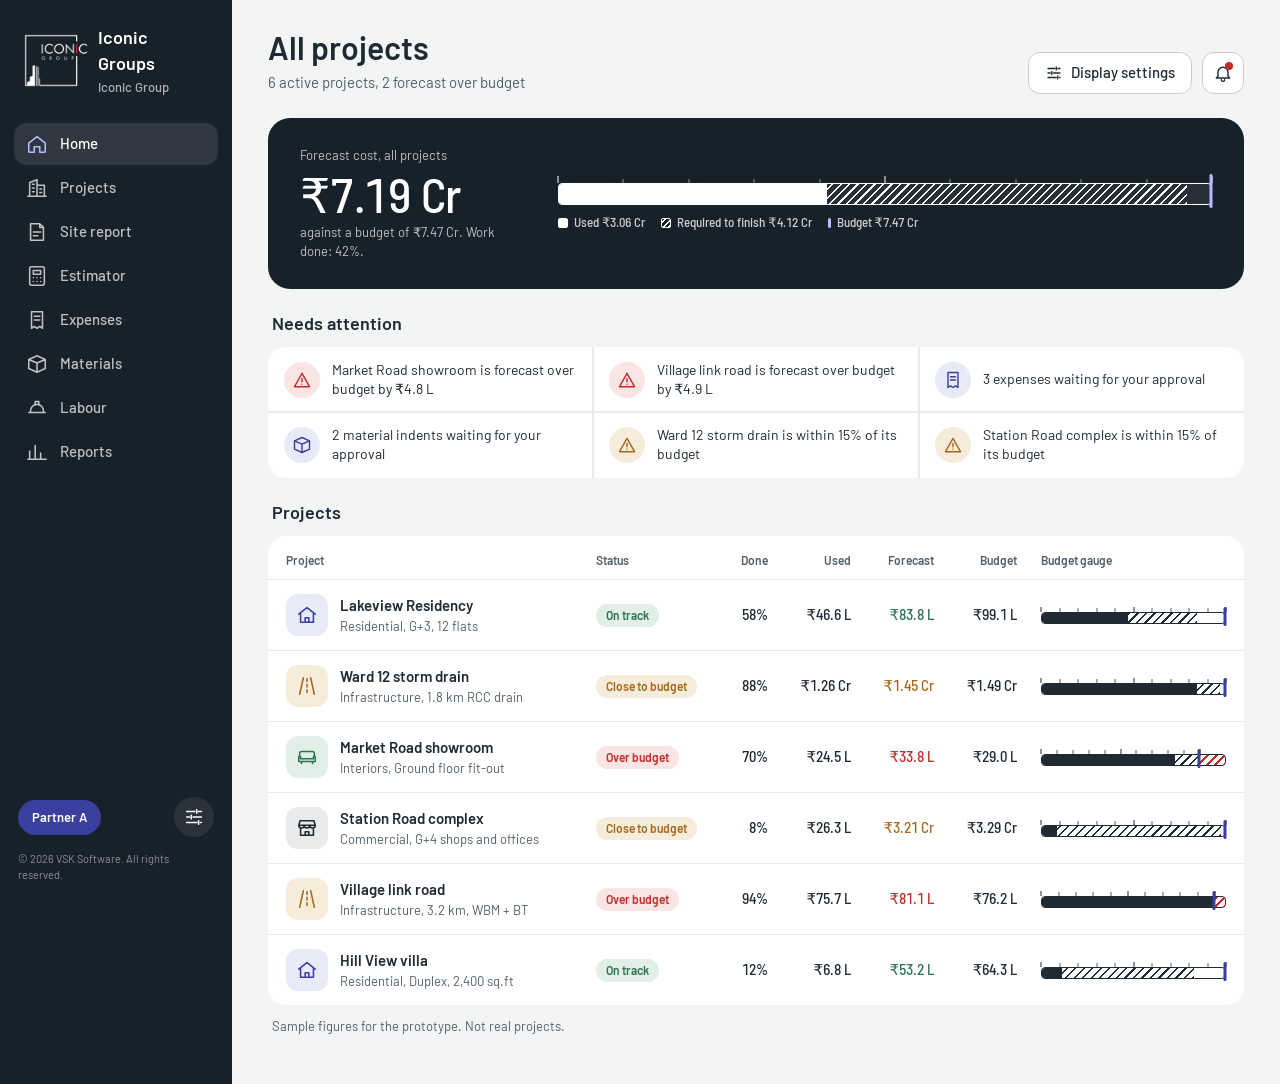
==== commit 98ace3c4: "Update demo: estimator initial/final toggle, expenses export for Tally Co-Authored-By: Claude Sonnet" ====
--- a/app/index.html
+++ b/app/index.html
@@ -10,8 +10,8 @@
     <meta name="copyright" content="© 2026 VSK Software. All rights reserved." />
     <link rel="icon" href="[data-uri]" />
     <title>Iconic Groups – Iconic Group</title>
-    <script type="module" crossorigin src="./assets/index-CuV6mydG.js"></script>
-    <link rel="stylesheet" crossorigin href="./assets/index-CkEZ4Oi4.css">
+    <script type="module" crossorigin src="./assets/index-BpPlEB5H.js"></script>
+    <link rel="stylesheet" crossorigin href="./assets/index-DtN2AP9j.css">
   </head>
   <body>
     <div id="root"></div>
--- a/app/assets/index-DtN2AP9j.css
+++ b/app/assets/index-DtN2AP9j.css
@@ -0,0 +1 @@
+@font-face{font-family:Barlow;font-style:normal;font-display:swap;font-weight:400;src:url(./barlow-vietnamese-400-normal-Dpl4UHAZ.woff2) format("woff2"),url(./barlow-vietnamese-400-normal-BFeobeCK.woff) format("woff");unicode-range:U+0102-0103,U+0110-0111,U+0128-0129,U+0168-0169,U+01A0-01A1,U+01AF-01B0,U+0300-0301,U+0303-0304,U+0308-0309,U+0323,U+0329,U+1EA0-1EF9,U+20AB}@font-face{font-family:Barlow;font-style:normal;font-display:swap;font-weight:400;src:url(./barlow-latin-ext-400-normal-HxX4XjxC.woff2) format("woff2"),url(./barlow-latin-ext-400-normal-CvBsJvxq.woff) format("woff");unicode-range:U+0100-02BA,U+02BD-02C5,U+02C7-02CC,U+02CE-02D7,U+02DD-02FF,U+0304,U+0308,U+0329,U+1D00-1DBF,U+1E00-1E9F,U+1EF2-1EFF,U+2020,U+20A0-20AB,U+20AD-20C0,U+2113,U+2C60-2C7F,U+A720-A7FF}@font-face{font-family:Barlow;font-style:normal;font-display:swap;font-weight:400;src:url(./barlow-latin-400-normal-qiz4-Cze.woff2) format("woff2"),url(./barlow-latin-400-normal-fsAxiSwU.woff) format("woff");unicode-range:U+0000-00FF,U+0131,U+0152-0153,U+02BB-02BC,U+02C6,U+02DA,U+02DC,U+0304,U+0308,U+0329,U+2000-206F,U+20AC,U+2122,U+2191,U+2193,U+2212,U+2215,U+FEFF,U+FFFD}@font-face{font-family:Barlow;font-style:normal;font-display:swap;font-weight:500;src:url(./barlow-vietnamese-500-normal-zTViEIzf.woff2) format("woff2"),url(./barlow-vietnamese-500-normal-GNfB7rCE.woff) format("woff");unicode-range:U+0102-0103,U+0110-0111,U+0128-0129,U+0168-0169,U+01A0-01A1,U+01AF-01B0,U+0300-0301,U+0303-0304,U+0308-0309,U+0323,U+0329,U+1EA0-1EF9,U+20AB}@font-face{font-family:Barlow;font-style:normal;font-display:swap;font-weight:500;src:url(./barlow-latin-ext-500-normal-DOaysfXq.woff2) format("woff2"),url(./barlow-latin-ext-500-normal-CJPcKP2Q.woff) format("woff");unicode-range:U+0100-02BA,U+02BD-02C5,U+02C7-02CC,U+02CE-02D7,U+02DD-02FF,U+0304,U+0308,U+0329,U+1D00-1DBF,U+1E00-1E9F,U+1EF2-1EFF,U+2020,U+20A0-20AB,U+20AD-20C0,U+2113,U+2C60-2C7F,U+A720-A7FF}@font-face{font-family:Barlow;font-style:normal;font-display:swap;font-weight:500;src:url(./barlow-latin-500-normal-BPAOfeC8.woff2) format("woff2"),url(./barlow-latin-500-normal-C1h8hMer.woff) format("woff");unicode-range:U+0000-00FF,U+0131,U+0152-0153,U+02BB-02BC,U+02C6,U+02DA,U+02DC,U+0304,U+0308,U+0329,U+2000-206F,U+20AC,U+2122,U+2191,U+2193,U+2212,U+2215,U+FEFF,U+FFFD}@font-face{font-family:Barlow;font-style:normal;font-display:swap;font-weight:600;src:url(./barlow-vietnamese-600-normal-DcjprdFV.woff2) format("woff2"),url(./barlow-vietnamese-600-normal-CA_GiK2e.woff) format("woff");unicode-range:U+0102-0103,U+0110-0111,U+0128-0129,U+0168-0169,U+01A0-01A1,U+01AF-01B0,U+0300-0301,U+0303-0304,U+0308-0309,U+0323,U+0329,U+1EA0-1EF9,U+20AB}@font-face{font-family:Barlow;font-style:normal;font-display:swap;font-weight:600;src:url(./barlow-latin-ext-600-normal-B8NK_A3D.woff2) format("woff2"),url(./barlow-latin-ext-600-normal-DMVRjfRT.woff) format("woff");unicode-range:U+0100-02BA,U+02BD-02C5,U+02C7-02CC,U+02CE-02D7,U+02DD-02FF,U+0304,U+0308,U+0329,U+1D00-1DBF,U+1E00-1E9F,U+1EF2-1EFF,U+2020,U+20A0-20AB,U+20AD-20C0,U+2113,U+2C60-2C7F,U+A720-A7FF}@font-face{font-family:Barlow;font-style:normal;font-display:swap;font-weight:600;src:url(./barlow-latin-600-normal-DILqtrty.woff2) format("woff2"),url(./barlow-latin-600-normal-CNwfPWQD.woff) format("woff");unicode-range:U+0000-00FF,U+0131,U+0152-0153,U+02BB-02BC,U+02C6,U+02DA,U+02DC,U+0304,U+0308,U+0329,U+2000-206F,U+20AC,U+2122,U+2191,U+2193,U+2212,U+2215,U+FEFF,U+FFFD}@font-face{font-family:Barlow Semi Condensed;font-style:normal;font-display:swap;font-weight:500;src:url(./barlow-semi-condensed-vietnamese-500-normal-DGADhYWF.woff2) format("woff2"),url(./barlow-semi-condensed-vietnamese-500-normal-hJ2t9k9e.woff) format("woff");unicode-range:U+0102-0103,U+0110-0111,U+0128-0129,U+0168-0169,U+01A0-01A1,U+01AF-01B0,U+0300-0301,U+0303-0304,U+0308-0309,U+0323,U+0329,U+1EA0-1EF9,U+20AB}@font-face{font-family:Barlow Semi Condensed;font-style:normal;font-display:swap;font-weight:500;src:url(./barlow-semi-condensed-latin-ext-500-normal-BXdp1BvY.woff2) format("woff2"),url(./barlow-semi-condensed-latin-ext-500-normal-rZeYuEMb.woff) format("woff");unicode-range:U+0100-02BA,U+02BD-02C5,U+02C7-02CC,U+02CE-02D7,U+02DD-02FF,U+0304,U+0308,U+0329,U+1D00-1DBF,U+1E00-1E9F,U+1EF2-1EFF,U+2020,U+20A0-20AB,U+20AD-20C0,U+2113,U+2C60-2C7F,U+A720-A7FF}@font-face{font-family:Barlow Semi Condensed;font-style:normal;font-display:swap;font-weight:500;src:url(./barlow-semi-condensed-latin-500-normal-G0uxJNrM.woff2) format("woff2"),url(./barlow-semi-condensed-latin-500-normal-CFOoVYFH.woff) format("woff");unicode-range:U+0000-00FF,U+0131,U+0152-0153,U+02BB-02BC,U+02C6,U+02DA,U+02DC,U+0304,U+0308,U+0329,U+2000-206F,U+20AC,U+2122,U+2191,U+2193,U+2212,U+2215,U+FEFF,U+FFFD}:root{--text: #1f2a33;--text-soft: #52606b;--surface: #ffffff;--bg: #e8ebea;--sheet: #f3f5f4;--line: #e8ebea;--line-strong: #c9cfcd;--header: #17212a;--bezel: #17212a;--on-dark: #ffffff;--tabbar-bg: rgba(255, 255, 255, .9);--stamp: #3a3e9e;--staff-red: #c42b2b;--ochre: #a8681a;--green: #2c7350;--stamp-tint: #e9eaf7;--red-tint: #f9e5e3;--ochre-tint: #f6ecdc;--green-tint: #e2efe8;--neutral-tint: #e8ebea;--cat-1: #3a3e9e;--cat-2: #b0721f;--cat-3: #2c7350;--cat-4: #5b6b78;--cat-5: #8a4f9e;--staff-red-bright: #ff7a6e;--stamp-bright: #b8bbff;--stamp-solid: #3a3e9e;color-scheme:light;--font-body: "Barlow", system-ui, sans-serif;--font-figures: "Barlow Semi Condensed", "Barlow", system-ui, sans-serif;--size-sm: .8125rem;--size-base: .9375rem;--size-md: 1.125rem;--size-lg: 1.5rem;--size-xl: 2rem;--space-1: 4px;--space-2: 8px;--space-3: 12px;--space-4: 16px;--space-6: 24px;--space-8: 32px;--radius: 3px;--radius-sheet: 28px;--radius-group: 18px;--radius-tile: 12px;--gauge-height: 22px;--tabbar-height: 64px}@media(prefers-color-scheme:dark){:root:not([data-appearance=light]):not([data-theme=light]){--text: #e4e9ec;--text-soft: #9aa8b2;--surface: #1c262f;--bg: #0e1418;--sheet: #0f161b;--line: #26323c;--line-strong: #3a4752;--header: #1a2530;--bezel: #05080b;--tabbar-bg: rgba(28, 38, 47, .88);--stamp: #a9adff;--staff-red: #ff7a6e;--ochre: #e3a64e;--green: #63c493;--stamp-tint: #2a2e57;--red-tint: #46201f;--ochre-tint: #3f2f17;--green-tint: #1b3a2b;--neutral-tint: #26323c;--cat-1: #a9adff;--cat-2: #e3a64e;--cat-3: #63c493;--cat-4: #9aa8b2;--cat-5: #d39be6;color-scheme:dark}}:root[data-appearance=dark],:root[data-theme=dark]:not([data-appearance=light]){--text: #e4e9ec;--text-soft: #9aa8b2;--surface: #1c262f;--bg: #0e1418;--sheet: #0f161b;--line: #26323c;--line-strong: #3a4752;--header: #1a2530;--bezel: #05080b;--tabbar-bg: rgba(28, 38, 47, .88);--stamp: #a9adff;--staff-red: #ff7a6e;--ochre: #e3a64e;--green: #63c493;--stamp-tint: #2a2e57;--red-tint: #46201f;--ochre-tint: #3f2f17;--green-tint: #1b3a2b;--neutral-tint: #26323c;--cat-1: #a9adff;--cat-2: #e3a64e;--cat-3: #63c493;--cat-4: #9aa8b2;--cat-5: #d39be6;color-scheme:dark}*,*:before,*:after{box-sizing:border-box}html{-webkit-text-size-adjust:100%}body{margin:0;background:var(--bg);color:var(--text);font-family:var(--font-body);font-size:var(--size-base);line-height:1.45}h1,h2,h3{margin:0;font-weight:600;line-height:1.2}a{color:var(--stamp)}:focus-visible{outline:3px solid var(--stamp);outline-offset:2px}.figures{font-family:var(--font-figures);font-variant-numeric:tabular-nums}@media(prefers-reduced-motion:reduce){*,*:before,*:after{animation-duration:.01ms!important;transition-duration:.01ms!important}}.field{display:grid;gap:6px;min-width:0}.field__label{padding:0;font-size:var(--size-sm);font-weight:600;color:var(--text-soft)}.field__box{min-width:0;display:flex;align-items:center;min-height:46px;padding:0 12px;border:1px solid var(--line-strong);border-radius:12px;background:var(--surface)}.field__box:focus-within{border-color:var(--stamp);box-shadow:0 0 0 3px var(--stamp-tint)}.field--error .field__box{border-color:var(--staff-red)}.field__box input{flex:1;width:100%;min-width:0;padding:10px 0;border:0;background:none;color:var(--text);font-family:var(--font-figures);font-size:1rem;font-variant-numeric:tabular-nums;outline:none}.field__box input[type=text]{font-family:var(--font-body)}.field__unit{color:var(--text-soft);font-size:var(--size-sm)}.field__msg{font-size:.75rem;color:var(--text-soft)}.field__msg--error{color:var(--staff-red)}.field input[type=number]::-webkit-inner-spin-button,.field input[type=number]::-webkit-outer-spin-button{-webkit-appearance:none;margin:0}.field input[type=number]{-moz-appearance:textfield;appearance:textfield}.stepper{display:grid;grid-template-columns:46px 1fr 46px;align-items:center;border:1px solid var(--line-strong);border-radius:12px;background:var(--surface);overflow:hidden}.stepper input{width:100%;min-width:0;padding:10px 0;border:0;background:none;color:var(--text);font-family:var(--font-figures);font-size:1.05rem;text-align:center;appearance:textfield}.stepper__btn{height:46px;border:0;background:var(--neutral-tint);color:var(--text);font-size:1.25rem;cursor:pointer}.stepper__btn:disabled{opacity:.4;cursor:default}.segmented{display:grid;gap:6px;margin:0;padding:0;border:0;min-width:0}.segmented__track{display:grid;grid-auto-flow:column;grid-auto-columns:1fr;gap:4px;padding:4px;border-radius:14px;background:var(--neutral-tint)}.segmented__opt{position:relative}.segmented__opt input{position:absolute;opacity:0;pointer-events:none}.segmented__face{display:flex;align-items:center;justify-content:center;gap:6px;min-height:40px;padding:0 8px;border-radius:10px;color:var(--text-soft);font-weight:500;cursor:pointer}.segmented__opt input:checked+.segmented__face{background:var(--surface);color:var(--text);box-shadow:0 1px 3px #080c101f}.segmented__opt input:focus-visible+.segmented__face{outline:3px solid var(--stamp);outline-offset:1px}.toggle{display:flex;align-items:center;justify-content:space-between;gap:12px;min-height:46px;font-weight:500;cursor:pointer}.toggle input{position:absolute;opacity:0;pointer-events:none}.toggle__track{flex:none;width:48px;height:28px;padding:3px;border-radius:14px;background:var(--line-strong);transition:background .15s ease}.toggle__thumb{display:block;width:22px;height:22px;border-radius:50%;background:#fff;box-shadow:0 1px 2px #080c104d;transition:transform .15s ease}.toggle input:checked+.toggle__track{background:var(--stamp-solid)}.toggle input:checked+.toggle__track .toggle__thumb{transform:translate(20px)}.toggle input:focus-visible+.toggle__track{outline:3px solid var(--stamp);outline-offset:2px}.field__prefix{margin-right:6px;color:var(--text-soft);font-family:var(--font-figures)}.field__box--select{padding:0}.field__box select,.field__box input[type=date]{flex:1;width:100%;min-width:0;min-height:44px;padding:0 12px;border:0;background:none;color:var(--text);font:inherit;outline:none}.field__box input[type=date]{padding:0}.field__area{width:100%;min-height:80px;padding:10px 12px;border:1px solid var(--line-strong);border-radius:12px;background:var(--surface);color:var(--text);font:inherit;resize:vertical}.field__area:focus{border-color:var(--stamp);box-shadow:0 0 0 3px var(--stamp-tint);outline:none}.field--error .field__area{border-color:var(--staff-red)}.photo{display:flex;align-items:center;gap:14px}.photo__preview{width:72px;height:96px;object-fit:cover;border-radius:10px;border:1px solid var(--line-strong)}.photo__actions{display:grid;gap:8px;justify-items:start}.photo__pick{position:relative;display:inline-flex;align-items:center;gap:8px;min-height:46px;padding:0 16px;border:1px dashed var(--line-strong);border-radius:12px;color:var(--stamp);font-weight:600;cursor:pointer}.photo__pick input{position:absolute;inset:0;opacity:0;cursor:pointer}.photo__pick:focus-within{outline:3px solid var(--stamp);outline-offset:2px}.field--error .photo__pick{border-color:var(--staff-red)}.photo__remove{padding:0;border:0;background:none;color:var(--staff-red);font:inherit;font-size:var(--size-sm);cursor:pointer}.modal{inset:0;z-index:50;display:flex;flex-direction:column}.modal--frame{position:absolute}.modal--screen{position:fixed}.modal--sheet{justify-content:flex-end}.modal--dialog{align-items:center;justify-content:center;padding:24px}.modal__backdrop{position:absolute;inset:0;border:0;background:#080c1080;cursor:pointer;animation:modal-fade .18s ease-out}.modal__panel{position:relative;max-height:92%;overflow-y:auto;padding:10px 20px calc(20px + env(safe-area-inset-bottom,0px));border-radius:var(--radius-sheet) var(--radius-sheet) 0 0;background:var(--sheet);color:var(--text);animation:modal-rise .24s cubic-bezier(.2,.8,.2,1)}.modal--dialog .modal__panel{width:min(460px,100%);padding:24px;border-radius:22px;box-shadow:0 30px 80px -20px #080c1080;animation:modal-pop .2s ease-out}.modal__grabber{display:block;width:40px;height:5px;margin:0 auto 16px;border-radius:3px;background:var(--line-strong)}.modal__head{display:flex;align-items:center;justify-content:space-between;gap:12px;margin-bottom:4px}.modal__head h2{font-size:var(--size-md)}.modal__close{display:grid;place-items:center;width:36px;height:36px;margin-right:-6px;border:0;border-radius:50%;background:var(--neutral-tint);color:var(--text);cursor:pointer}.modal--dialog .modal__panel--wide{width:min(640px,100%)}.modal__panel:focus{outline:none}.settings__intro{margin:4px 0 8px;font-size:var(--size-sm);color:var(--text-soft)}.settings__group{margin:0;padding:0;border:0}.settings__legend{padding:14px 4px 8px;font-size:var(--size-sm);font-weight:600;color:var(--text-soft)}.settings__options{border-radius:var(--radius-group);background:var(--surface);overflow:hidden}.settings__option{position:relative;display:flex;align-items:center;gap:12px;min-height:54px;padding:8px 16px;cursor:pointer}.settings__option+.settings__option{border-top:1px solid var(--line)}.settings__option input{position:absolute;opacity:0;pointer-events:none}.settings__option:has(input:focus-visible){outline:3px solid var(--stamp);outline-offset:-3px}.settings__icon{flex:none;display:grid;place-items:center;width:36px;height:36px;border-radius:50%;background:var(--neutral-tint);color:var(--text)}.settings__text{flex:1;display:grid}.settings__label{font-weight:500}.settings__hint{font-size:.75rem;color:var(--text-soft)}.settings__check{color:var(--stamp);visibility:hidden}.settings__option:has(input:checked) .settings__check{visibility:visible}.settings__option:has(input:checked) .settings__icon{background:var(--stamp-tint);color:var(--stamp)}.settings__note{margin:8px 4px 0;font-size:.75rem;color:var(--text-soft)}.settings__legal{margin:16px 4px 0;font-size:.75rem;color:var(--text-soft);text-align:center}.settings__done{width:100%;min-height:50px;margin-top:18px;border:0;border-radius:14px;background:var(--stamp-solid);color:var(--on-dark);font:inherit;font-weight:600;cursor:pointer}.visually-hidden{position:absolute;width:1px;height:1px;overflow:hidden;clip-path:inset(50%);white-space:nowrap}@keyframes modal-rise{0%{transform:translateY(100%)}}@keyframes modal-pop{0%{opacity:0;transform:scale(.97)}}@keyframes modal-fade{0%{opacity:0}}.group{list-style:none;margin:0;padding:0;background:var(--surface);border-radius:var(--radius-group);overflow:hidden}.group>li+li{border-top:1px solid var(--line)}.attention__row{display:flex;align-items:center;gap:12px;padding:14px 16px;font-size:.875rem;line-height:1.35}.attention__icon{flex:none;display:grid;place-items:center;width:36px;height:36px;border-radius:50%}.attention__row--over .attention__icon{background:var(--red-tint);color:var(--staff-red)}.attention__row--watch .attention__icon{background:var(--ochre-tint);color:var(--ochre)}.attention__row--stamp .attention__icon{background:var(--stamp-tint);color:var(--stamp)}.type-tile{flex:none;display:grid;place-items:center;width:42px;height:42px;border-radius:var(--radius-tile);background:var(--stamp-tint);color:var(--stamp)}.type-tile--infrastructure{background:var(--ochre-tint);color:var(--ochre)}.type-tile--interiors{background:var(--green-tint);color:var(--green)}.type-tile--commercial{background:var(--neutral-tint);color:var(--text)}.chip{display:inline-block;padding:3px 10px;border-radius:999px;font-family:var(--font-body);font-size:.75rem;font-weight:600;white-space:nowrap}.chip--on-track{background:var(--green-tint);color:var(--green)}.chip--watch{background:var(--ochre-tint);color:var(--ochre)}.chip--over{background:var(--red-tint);color:var(--staff-red)}.health-text--over{color:var(--staff-red)}.health-text--watch{color:var(--ochre)}.health-text--on-track{color:var(--green)}.icon-btn{position:relative;display:grid;place-items:center;width:40px;height:40px;border:0;border-radius:50%;background:#ffffff14;color:var(--on-dark);cursor:pointer}.icon-btn__dot{position:absolute;top:9px;right:10px;width:8px;height:8px;border-radius:50%;background:var(--staff-red-bright);box-shadow:0 0 0 2px var(--header)}.role-pill{padding:8px 14px;border-radius:999px;background:var(--stamp-solid);color:var(--on-dark);font-size:var(--size-sm);font-weight:600}button.role-pill{border:0;font:inherit;font-size:var(--size-sm);font-weight:600;cursor:pointer}.attention__link{display:flex;align-items:center;gap:12px;margin:-14px -16px;padding:14px 16px;color:inherit;text-decoration:none}.attention__link:hover{background:var(--sheet)}.progress{display:block;height:8px;border-radius:4px;background:var(--progress-track, var(--neutral-tint));overflow:hidden}.progress__fill{display:block;height:100%;border-radius:4px;background:var(--progress-fill, var(--stamp))}.load-state{margin:0;padding:48px 20px;color:var(--text-soft);text-align:center}.empty{display:grid;justify-items:center;gap:10px;padding:48px 24px;border-radius:var(--radius-group);background:var(--surface);text-align:center}.empty__icon{display:grid;place-items:center;width:64px;height:64px;border-radius:20px;background:var(--stamp-tint);color:var(--stamp)}.empty__lead{max-width:44ch;margin:6px 0 0;font-size:var(--size-md);font-weight:500;text-wrap:balance}.empty__note{margin:0;color:var(--text-soft)}.empty__action{margin-top:8px;padding:10px 18px;border-radius:12px;background:var(--stamp-solid);color:var(--on-dark);font-weight:600;text-decoration:none}.facts{display:grid;grid-template-columns:repeat(auto-fit,minmax(150px,1fr));gap:1px;margin:0}.facts>div{padding:12px 16px;outline:1px solid var(--line)}.facts dt{font-size:.75rem;color:var(--text-soft)}.facts dd{margin:2px 0 0;font-weight:500}.facts__hint{display:block;font-size:.75rem;font-weight:400;color:var(--text-soft)}.breakdown{display:grid;grid-template-columns:repeat(auto-fill,minmax(130px,1fr));gap:10px 20px;margin:0}.breakdown dt{font-family:var(--font-body);font-size:.75rem;color:var(--text-soft)}.breakdown dd{margin:2px 0 0;font-weight:500}.brand-logo{flex:none;width:48px;height:auto}.btn{display:inline-flex;align-items:center;justify-content:center;gap:8px;min-height:46px;padding:0 18px;border:1px solid var(--line-strong);border-radius:12px;background:var(--surface);color:var(--text);font:inherit;font-weight:600;cursor:pointer}.btn:disabled{opacity:.6;cursor:default}.btn--primary{border-color:transparent;background:var(--stamp-solid);color:var(--on-dark)}.btn--danger{border-color:transparent;background:var(--staff-red);color:#fff}.st--warn{background:var(--ochre-tint);color:var(--ochre)}.st--info{background:var(--stamp-tint);color:var(--stamp)}.st--ok{background:var(--green-tint);color:var(--green)}.st--bad{background:var(--red-tint);color:var(--staff-red)}.m-app{display:flex;flex-direction:column;min-height:100%;background:var(--sheet)}.m-page{flex:1}.hero{background:var(--header);color:var(--on-dark);padding:calc(18px + env(safe-area-inset-top,0px)) 20px 52px}.hero__bar{display:flex;align-items:center;justify-content:space-between;margin-bottom:26px}.hero__company{display:block;font-size:.75rem;font-weight:500;letter-spacing:0;color:#ffffffa6}.hero__brand{display:flex;align-items:center;gap:10px;font-weight:600;letter-spacing:.01em}.hero__actions{display:flex;align-items:center;gap:var(--space-2)}.hero__title{font-size:var(--size-lg)}.hero__sub{margin:4px 0 22px;color:#ffffffb8;font-size:var(--size-sm)}.hero__figure{margin:0;font-size:2.75rem;font-weight:500;line-height:1;letter-spacing:-.01em}.hero__caption{margin:6px 0 22px;color:#ffffffb8;font-size:var(--size-sm)}.m-sheet{position:relative;margin-top:calc(-1 * var(--radius-sheet));padding:22px 16px 28px;border-radius:var(--radius-sheet) var(--radius-sheet) 0 0;background:var(--sheet);display:grid;gap:26px}.m-sheet__h{font-size:var(--size-md);margin:0 4px 10px}.m-sheet__note{margin:12px 4px 0;font-size:var(--size-sm);color:var(--text-soft)}.project{display:block;padding:14px 16px 16px;color:inherit;text-decoration:none}.project:active{background:var(--sheet)}.project__head{display:flex;align-items:center;gap:12px}.project__text{flex:1;min-width:0;display:grid}.project__name{font-weight:600;font-size:1rem}.project__meta{font-size:var(--size-sm);color:var(--text-soft);white-space:nowrap;overflow:hidden;text-overflow:ellipsis}.project__chev{color:var(--text-soft)}.project__gauge{display:block;margin:10px 0 0 54px}.project__figures{display:flex;align-items:center;justify-content:space-between;margin-top:8px;font-size:var(--size-sm);color:var(--text-soft)}.project__detail{margin:14px 0 0 54px;padding-top:12px;border-top:1px dashed var(--line-strong);animation:reveal .22s ease-out}.figgrid{display:grid;grid-template-columns:1fr 1fr;gap:12px 16px;margin:0}.figgrid dt{font-family:var(--font-body);font-size:.75rem;color:var(--text-soft)}.figgrid dd{margin:2px 0 0;font-size:var(--size-md);font-weight:500}.project__variance{margin:10px 0 0;font-weight:500}@keyframes reveal{0%{opacity:0;transform:translateY(-4px)}}.tabbar{position:sticky;bottom:0;display:grid;grid-auto-flow:column;grid-auto-columns:1fr;height:var(--tabbar-height);background:var(--tabbar-bg);backdrop-filter:blur(16px);-webkit-backdrop-filter:blur(16px);border-top:1px solid var(--line)}.tab{display:grid;justify-items:center;align-content:center;gap:2px;color:var(--text-soft);font-size:.6875rem;font-weight:500;text-decoration:none}.tab svg{width:52px;height:28px;padding:3px 0;border-radius:14px}.tab--active{color:var(--stamp)}.tab--active svg{background:var(--stamp-tint)}.hero__back{display:inline-flex;align-items:center;gap:4px;min-height:40px;margin-left:-6px;padding-right:8px;color:var(--on-dark);font-weight:500;text-decoration:none}.band-progress{display:block;--progress-track: rgba(255, 255, 255, .14);--progress-fill: var(--on-dark)}.list-link{display:flex;align-items:center;gap:12px;width:100%;min-height:60px;padding:8px 16px;border:0;background:none;color:inherit;font:inherit;text-align:left;text-decoration:none;cursor:pointer}.list-link__label{flex:1;font-weight:500}.list-link>svg:last-child{color:var(--text-soft)}.d-scroll{background:var(--sheet)}@media(max-width:1000px){.d-scroll{overflow-x:auto}}.d-app{display:grid;grid-template-columns:232px 1fr;min-width:1000px;min-height:100vh;background:linear-gradient(to right,var(--header) 232px,var(--sheet) 232px)}.d-side{position:sticky;top:0;height:100vh;display:flex;flex-direction:column;padding:24px 14px 18px;background:var(--header);color:var(--on-dark)}.d-side__company{display:block;margin-top:2px;font-size:var(--size-sm);font-weight:500;color:#ffffffa6}.d-side__legal{margin:14px 4px 0;font-size:.6875rem;line-height:1.4;color:#ffffff80}.d-side__brand{display:flex;align-items:center;gap:10px;padding:0 10px 26px;font-size:var(--size-md);font-weight:600}.d-nav{list-style:none;margin:0;padding:0;display:grid;gap:2px}.d-nav__item{display:flex;align-items:center;gap:12px;min-height:42px;padding:0 12px;border-radius:12px;color:#ffffffb8;font-weight:500;text-decoration:none}.d-nav__item:hover{background:#ffffff0f;color:var(--on-dark)}.d-nav__item--active{background:#ffffff1a;color:var(--on-dark)}.d-nav__item--active svg{color:var(--stamp-bright)}.d-side__foot{margin-top:auto;display:flex;align-items:center;justify-content:space-between;padding:0 4px}.d-main{min-width:0;padding:28px 36px 48px}.d-main>.m-page{display:grid;align-content:start;gap:24px}.d-top{display:flex;align-items:flex-end;justify-content:space-between;gap:16px}.d-top h1{font-size:var(--size-xl)}.d-top__sub{margin:4px 0 0;color:var(--text-soft)}.d-top__actions{display:flex;gap:10px}.d-btn{position:relative;display:inline-flex;align-items:center;gap:8px;min-height:42px;padding:0 16px;border:1px solid var(--line-strong);border-radius:12px;background:var(--surface);color:var(--text);font:inherit;font-weight:500;cursor:pointer}.d-btn:hover{border-color:var(--text-soft)}.d-btn--icon{width:42px;padding:0;justify-content:center}.d-btn__dot{position:absolute;top:9px;right:10px;width:8px;height:8px;border-radius:50%;background:var(--staff-red)}.d-band{display:grid;grid-template-columns:auto 1fr;align-items:center;gap:48px;padding:28px 32px;border-radius:22px;background:var(--header);color:var(--on-dark)}.d-band__figure{display:grid;gap:4px}.d-band__label,.d-band__caption{font-size:var(--size-sm);color:#ffffffb8}.d-band__value{font-size:3rem;font-weight:500;line-height:1.05;letter-spacing:-.01em}.d-band__caption{max-width:30ch}.d-grid{display:grid;gap:24px;align-items:start}.d-attention .group{display:grid;grid-template-columns:repeat(auto-fill,minmax(300px,1fr))}.d-attention .group>li{border-top:0;outline:1px solid var(--line)}@media(min-width:1500px){.d-grid{grid-template-columns:minmax(0,1fr) 340px}.d-attention{grid-column:2;grid-row:1}.d-projects{grid-column:1;grid-row:1}.d-attention .group{grid-template-columns:1fr}}.d-h{font-size:var(--size-md);margin:0 4px 12px}.d-note{margin:12px 4px 0;font-size:var(--size-sm);color:var(--text-soft)}.d-table-wrap{overflow-x:auto;border-radius:var(--radius-group);background:var(--surface)}.d-table{width:100%;border-collapse:collapse}.d-table th,.d-table td{padding:14px 12px;text-align:left;vertical-align:middle;border-top:1px solid var(--line);white-space:nowrap}.d-table thead th{border-top:0;padding-top:16px;padding-bottom:10px;font-size:.75rem;font-weight:600;color:var(--text-soft)}.d-table th:first-child,.d-table td:first-child{padding-left:18px}.d-table th:last-child,.d-table td:last-child{padding-right:18px}.d-table tbody tr:hover{background:var(--sheet)}.d-table .num{text-align:right}.d-table__gauge{width:22%;min-width:150px}.d-proj{display:flex;align-items:center;gap:12px;font-weight:400}.d-proj__text{display:grid}.d-proj__name{font-weight:600}.d-proj__meta{font-size:var(--size-sm);color:var(--text-soft);white-space:normal}.d-table tbody th{white-space:normal;min-width:220px}.d-top__text{display:grid;gap:2px}.d-back{display:inline-flex;align-items:center;gap:4px;margin:0 0 6px -4px;color:var(--stamp);font-weight:500;text-decoration:none}.d-back:hover{text-decoration:underline}.d-table__link-row{cursor:pointer}a.d-proj__name{color:inherit;text-decoration:none}a.d-proj__name:hover{color:var(--stamp);text-decoration:underline}.d-h--section{margin-top:8px;margin-bottom:-8px}.d-band__label .chip{margin-left:4px;vertical-align:1px}.d-side .brand-logo{width:64px}.stage{min-height:100vh;display:grid;place-items:center;padding-block:32px;padding-left:max(16px,env(safe-area-inset-left,0px));padding-right:max(16px,env(safe-area-inset-right,0px));background:var(--bg)}.device{position:relative;width:390px;height:min(844px,calc(100vh - 64px));border:11px solid var(--bezel);border-radius:54px;overflow:hidden;background:var(--header);box-shadow:0 0 0 1px var(--line-strong),0 30px 60px -20px #17212a73}.device .m-app{height:100%;overflow-y:auto;scrollbar-width:none}.device .m-app::-webkit-scrollbar{display:none}.m-full .m-app{min-height:100vh;padding-bottom:calc(var(--tabbar-height) + env(safe-area-inset-bottom,0px))}.m-full .tabbar{position:fixed;left:0;right:0;bottom:0;height:calc(var(--tabbar-height) + env(safe-area-inset-bottom,0px));padding-bottom:env(safe-area-inset-bottom,0px)}.toast{position:fixed;left:0;right:0;bottom:calc(24px + env(safe-area-inset-bottom,0px));z-index:60;display:flex;justify-content:center;pointer-events:none}.toast--frame{position:absolute}.toast--mobile-framed,.toast--mobile-full{bottom:calc(var(--tabbar-height) + 16px + env(safe-area-inset-bottom,0px))}.toast__msg{max-width:min(90%,420px);padding:12px 18px;border-radius:14px;background:var(--header);color:var(--on-dark);font-weight:500;box-shadow:0 12px 30px -10px #080c1080;animation:toast-in .22s ease-out}@keyframes toast-in{0%{opacity:0;transform:translateY(8px)}}.est-layout{display:grid;grid-template-columns:380px minmax(0,1fr);gap:24px;align-items:start}.est-panel{position:sticky;top:20px;padding:20px;border-radius:var(--radius-group);background:var(--surface)}.est-panel .d-h{margin:0 0 14px}.est-form{display:grid;gap:18px}.est-grid{display:grid;grid-template-columns:1fr 1fr;gap:14px}.est-results{display:grid;gap:24px;min-width:0}.est-band{grid-template-columns:1fr}.est-card{padding:20px;border-radius:var(--radius-group);background:var(--surface)}.est-card .d-h{margin:0 0 14px}.est-fix{display:flex;align-items:center;gap:8px;margin:0;padding:12px 16px;border-radius:12px;background:var(--red-tint);color:var(--staff-red);font-weight:500}.est-rooms{display:grid;gap:10px;margin:0;padding:0;border:0;min-width:0}.est-room{display:grid;grid-template-columns:minmax(0,1.3fr) minmax(0,1fr) minmax(0,1fr) 36px;gap:8px;align-items:end}.est-room .field__label{font-size:.6875rem}.est-room--error .field__box{border-color:var(--staff-red)}.est-room__remove{height:46px;border:0;border-radius:10px;background:var(--neutral-tint);color:var(--text-soft);font-size:1.25rem;cursor:pointer}.est-add{justify-self:start;padding:10px 14px;border:1px dashed var(--line-strong);border-radius:12px;background:none;color:var(--stamp);font:inherit;font-weight:600;cursor:pointer}.phasebar__track{display:flex;height:16px;border-radius:8px;overflow:hidden;gap:2px}.phasebar__seg{min-width:3px}.phasebar__legend{list-style:none;margin:14px 0 0;padding:0;display:grid;gap:8px}.phasebar__legend li{display:grid;grid-template-columns:12px 1fr auto 44px;align-items:center;gap:10px;font-size:var(--size-sm)}.phasebar__name{font-family:var(--font-body)}.phasebar__pct{text-align:right;color:var(--text-soft)}.phasebar__dot{width:12px;height:12px;border-radius:3px}.cat-1{background:var(--cat-1)}.cat-2{background:var(--cat-2)}.cat-3{background:var(--cat-3)}.cat-4{background:var(--cat-4)}.cat-5{background:var(--cat-5)}.est-table .est-table__item{white-space:normal;font-weight:500}.est-table .unit{color:var(--text-soft);font-size:var(--size-sm)}.est-table tbody+tbody tr:first-child>*{border-top:2px solid var(--line-strong)}.est-table__subtotal>*{background:var(--sheet);font-weight:600}.est-table__subtotal th{text-align:right;color:var(--text-soft);font-size:var(--size-sm)}.est-mpanel .est-room{grid-template-columns:minmax(0,1fr) minmax(0,1fr) 40px}.est-mpanel .est-room>.field:first-child{grid-column:1 / -1}.est-mpanel{padding:16px}.est-mphase{display:flex;justify-content:space-between;padding:14px 16px;font-weight:600;border-bottom:1px solid var(--line)}.est-mlines{list-style:none;margin:0;padding:0}.est-mlines li{display:grid;grid-template-columns:1fr auto;gap:2px 12px;padding:12px 16px}.est-mlines li+li{border-top:1px solid var(--line)}.est-mlines__desc{font-weight:500}.est-mlines__calc{grid-column:1;font-size:var(--size-sm);color:var(--text-soft)}.est-mlines__amt{grid-column:2;grid-row:1 / span 2;align-self:center;font-weight:500}@media(max-width:1180px){.est-layout{grid-template-columns:340px minmax(0,1fr)}}.est-oneoff{display:grid;gap:12px;padding-top:18px;border-top:1px solid var(--line, rgba(128, 128, 128, .25))}.est-oneoff__h{margin:0;font-size:1rem}.est-oneoff__hint{margin:0;font-size:.8125rem;opacity:.75}.est-oneoff__sum{margin-top:14px}.est-oneoff__row{display:grid;gap:6px;justify-items:start}.est-oneoff__row>:first-child{width:100%}.d-top__actions .btn--primary{min-height:42px}.exp-chip--submitted{background:var(--ochre-tint);color:var(--ochre)}.exp-chip--approved{background:var(--stamp-tint);color:var(--stamp)}.exp-chip--paid{background:var(--green-tint);color:var(--green)}.exp-chip--rejected{background:var(--red-tint);color:var(--staff-red)}.exp-tabs{display:grid;grid-auto-flow:column;grid-auto-columns:minmax(110px,1fr);gap:8px;overflow-x:auto;scrollbar-width:none}.exp-tabs::-webkit-scrollbar{display:none}.exp-tab{display:grid;gap:2px;padding:12px 14px;border:1px solid var(--line);border-radius:14px;background:var(--surface);color:var(--text);font:inherit;text-align:left;cursor:pointer}.exp-tab.is-active{border-color:var(--stamp);box-shadow:inset 0 0 0 1px var(--stamp)}.exp-tab__label{font-weight:600}.exp-tab__sum{font-size:var(--size-sm);color:var(--text-soft)}.exp-empty{margin:0;padding:40px 20px;border-radius:var(--radius-group);background:var(--surface);color:var(--text-soft);text-align:center}.exp-table .exp-table__desc,.exp-table .exp-table__proj{white-space:normal}.exp-table__desc{min-width:220px;font-weight:500}.exp-table__desc .d-boq__toggle{display:block}.exp-table__meta{display:block;font-size:var(--size-sm);font-weight:400;color:var(--text-soft)}.exp-table__paid{white-space:normal;max-width:160px}.exp-table__bill{color:var(--text-soft)}.exp-table__bill .is-missing{opacity:.3}.exp-mrecord{display:grid;gap:8px}.exp-mrecord .btn{width:100%}.exp-row{display:grid;gap:4px;width:100%;padding:14px 16px;border:0;background:none;color:inherit;font:inherit;text-align:left;cursor:pointer}.exp-row__top{display:flex;justify-content:space-between;gap:12px}.exp-row__desc{font-weight:600}.exp-row__amt{font-weight:500;white-space:nowrap}.exp-row__meta{font-size:var(--size-sm);color:var(--text-soft)}.exp-row__bottom{display:flex;align-items:center;gap:10px;margin-top:4px}.exp-row__nobill{font-size:.75rem;color:var(--text-soft)}.exp-detail{display:grid;gap:18px;margin-top:8px}.exp-detail__top{display:flex;align-items:flex-start;justify-content:space-between;gap:12px}.exp-detail__amount{margin:0;font-size:var(--size-xl);font-weight:500;line-height:1.1}.exp-detail__desc{margin:4px 0 0;font-weight:500}.exp-detail__id{margin:2px 0 0;font-size:var(--size-sm);color:var(--text-soft)}.exp-detail__body{display:grid;grid-template-columns:minmax(0,1fr) 150px;gap:16px;align-items:start}.exp-facts{display:grid;gap:10px;margin:0}.exp-facts dt{font-size:.75rem;color:var(--text-soft)}.exp-facts dd{margin:1px 0 0;font-weight:500}.exp-bill{margin:0;display:grid;gap:6px}.exp-bill img,.exp-bill__none{width:100%;aspect-ratio:3 / 4;border-radius:12px;border:1px solid var(--line-strong);object-fit:cover;background:var(--surface)}.exp-bill__none{display:grid;place-content:center;justify-items:center;gap:6px;color:var(--text-soft);font-size:var(--size-sm);text-align:center}.exp-bill figcaption{font-size:.75rem;color:var(--text-soft);text-align:center}.exp-history h3{font-size:var(--size-sm);color:var(--text-soft)}.exp-history ol{margin:6px 0 0;padding-left:1.2em;display:grid;gap:4px}.exp-reason{margin:10px 0 0;padding:10px 12px;border-radius:10px;background:var(--red-tint)}.exp-note{margin:8px 0 0;font-size:var(--size-sm);color:var(--text-soft)}.exp-actions{display:grid;gap:12px}.exp-actions__row{display:flex;justify-content:flex-end;gap:10px}.modal--sheet .exp-actions__row .btn{flex:1}.exp-form{display:grid;gap:16px;margin-top:8px}.exp-form__row{display:grid;grid-template-columns:1fr 1fr;gap:12px}@media(max-width:420px){.exp-detail__body{grid-template-columns:1fr}.exp-bill{max-width:200px}}.modal--sheet .exp-detail__body{grid-template-columns:1fr 120px}.gauge{--g-ink: var(--text);--g-tick: var(--text-soft);--g-bg: var(--surface);--g-red: var(--staff-red);--g-datum: var(--stamp);--g-text: var(--text-soft);position:relative;width:100%}.gauge--inverse{--g-ink: var(--on-dark);--g-tick: rgba(255, 255, 255, .5);--g-bg: rgba(255, 255, 255, .07);--g-red: var(--staff-red-bright);--g-datum: var(--stamp-bright);--g-text: rgba(255, 255, 255, .78)}.gauge__ticks{position:relative;height:7px}.gauge__tick{position:absolute;bottom:0;width:1px;height:4px;background:var(--g-tick);transform:translate(-.5px)}.gauge__tick--major{height:7px;background:var(--g-ink)}.gauge__bar{position:relative;height:var(--gauge-height);background:var(--g-bg);border:1px solid var(--g-ink);border-radius:4px}.gauge__seg{position:absolute;top:0;bottom:0}.gauge__seg:first-child{border-radius:3px 0 0 3px}.gauge__seg--used{background:var(--g-ink)}.gauge__seg--required{background:repeating-linear-gradient(-45deg,var(--g-ink) 0 1.5px,transparent 1.5px 6px)}.gauge__seg--used-over{background:var(--g-red)}.gauge__seg--required-over{background:repeating-linear-gradient(-45deg,var(--g-red) 0 2px,transparent 2px 6px)}.gauge__datum{position:absolute;top:-10px;bottom:-4px;width:3px;border-radius:2px;background:var(--g-datum);transform:translate(-1.5px)}.gauge__legend{display:flex;flex-wrap:wrap;gap:var(--space-1) var(--space-4);margin-top:var(--space-2);font-size:var(--size-sm);color:var(--g-text)}.gauge__key:before{content:"";display:inline-block;width:10px;height:10px;margin-right:6px;vertical-align:-1px;border:1px solid var(--g-ink);border-radius:2px}.gauge__key--used:before{background:var(--g-ink)}.gauge__key--required:before{background:repeating-linear-gradient(-45deg,var(--g-ink) 0 1.5px,transparent 1.5px 4px)}.gauge__key--budget:before{width:3px;border:0;background:var(--g-datum)}.gauge--compact{--gauge-height: 12px}.gauge--compact .gauge__ticks,.gauge--compact .gauge__tick--major{height:5px}.gauge--compact .gauge__datum{top:-6px;bottom:-3px}.lab-sites{display:grid;grid-template-columns:repeat(auto-fill,minmax(170px,1fr));gap:8px}.lab-site{display:grid;gap:2px;padding:12px 14px;border:1px solid var(--line);border-radius:14px;background:var(--surface);color:var(--text);font:inherit;text-align:left;cursor:pointer}.lab-site.is-active{border-color:var(--stamp);box-shadow:inset 0 0 0 1px var(--stamp)}.lab-site__name{font-weight:600}.lab-site__meta,.lab-site__today{font-size:var(--size-sm);color:var(--text-soft)}.lab-site__today{color:var(--ochre)}.lab-site__today.is-done{color:var(--green)}.lab-bar{display:flex;flex-wrap:wrap;align-items:flex-end;justify-content:space-between;gap:12px}.lab-tabs{min-width:240px}.lab-tab{min-height:40px;padding:0 16px;border:0;border-radius:10px;background:none;color:var(--text-soft);font:inherit;font-weight:600;cursor:pointer}.lab-tab.is-active{background:var(--surface);color:var(--text);box-shadow:0 1px 3px #080c101f}.lab-date{min-width:200px}.lab-weeknav{display:flex;align-items:center;gap:8px}.lab-weeknav__label{min-width:190px;text-align:center;font-weight:500}.lab-att{display:grid;gap:14px}.lab-counts{margin:0;font-weight:500}.lab-bulk{display:flex;flex-wrap:wrap;align-items:flex-end;gap:12px}.lab-bulk__item{flex:1 1 260px;max-width:420px}.lab-row{display:grid;grid-template-columns:minmax(150px,1fr) auto minmax(260px,1.4fr);align-items:center;gap:10px 16px;padding:12px 16px}.lab-row.is-paid{background:var(--sheet)}.lab-row__who{display:grid;gap:2px;justify-items:start}.lab-row__name{font-weight:600}.lab-row__meta{font-size:var(--size-sm);color:var(--text-soft)}.lab-status{display:inline-grid;grid-auto-flow:column;gap:4px;padding:3px;border-radius:12px;background:var(--neutral-tint)}.lab-status__opt{position:relative}.lab-status__opt input{position:absolute;opacity:0;pointer-events:none}.lab-status__opt span{display:block;padding:8px 12px;border-radius:9px;color:var(--text-soft);font-size:var(--size-sm);font-weight:600;white-space:nowrap;cursor:pointer}.lab-status__opt input:focus-visible+span{outline:3px solid var(--stamp);outline-offset:1px}.lab-status__opt--present input:checked+span{background:var(--green-tint);color:var(--green)}.lab-status__opt--half input:checked+span{background:var(--ochre-tint);color:var(--ochre)}.lab-status__opt--absent input:checked+span{background:var(--red-tint);color:var(--staff-red)}.lab-row__work{display:flex;gap:8px;min-width:0}.lab-ot{display:flex;align-items:center;gap:6px;padding:0 8px 0 10px;border:1px solid var(--line-strong);border-radius:12px;background:var(--surface);font-size:var(--size-sm);color:var(--text-soft)}.lab-ot input{width:36px;min-height:42px;border:0;background:none;color:var(--text);font-family:var(--font-figures);font-size:1rem;text-align:center;appearance:textfield}.lab-ot input[aria-invalid=true],.lab-item select[aria-invalid=true]{color:var(--staff-red)}.lab-ot:has(input[aria-invalid=true]),.lab-item:has(select[aria-invalid=true]){border-color:var(--staff-red)}.lab-item{flex:1;min-width:0}.lab-item select:disabled,.lab-ot input:disabled{opacity:.45}.lab-row__err{grid-column:1 / -1}.lab-row__read{grid-column:2 / -1;display:flex;flex-wrap:wrap;align-items:center;gap:10px}.lab-mark{padding:4px 10px;border-radius:999px;font-size:.75rem;font-weight:600}.lab-mark--present{background:var(--green-tint);color:var(--green)}.lab-mark--half{background:var(--ochre-tint);color:var(--ochre)}.lab-mark--absent{background:var(--red-tint);color:var(--staff-red)}.lab-save{position:sticky;bottom:12px;display:flex;align-items:center;justify-content:flex-end;gap:14px;padding:10px 12px;border-radius:16px;background:var(--tabbar-bg);backdrop-filter:blur(12px);-webkit-backdrop-filter:blur(12px);box-shadow:0 10px 30px -14px #080c1066}.lab-save__note{font-size:var(--size-sm);color:var(--ochre);font-weight:500}.lab-wages{display:grid;gap:16px}.lab-paybar{display:flex;flex-wrap:wrap;align-items:center;justify-content:space-between;gap:10px 16px;padding:12px 16px;border-radius:14px;background:var(--ochre-tint);font-weight:500}.lab-paybar.is-clear{background:var(--green-tint);color:var(--green)}.lab-paybar__actions{display:flex;gap:8px}.lab-table .lab-day{width:46px;text-align:center;padding-left:4px;padding-right:4px}.lab-table thead .lab-day span{display:block;font-weight:400}.lab-table__who{font-weight:600}.lab-dot{display:inline-grid;place-items:center;width:26px;height:26px;border-radius:50%;font-family:var(--font-figures);font-size:.8125rem;font-weight:600}.lab-dot--present{background:var(--green-tint);color:var(--green)}.lab-dot--half{background:var(--ochre-tint);color:var(--ochre)}.lab-dot--absent{background:var(--red-tint);color:var(--staff-red)}.lab-dot--none{color:var(--line-strong)}.is-paid .lab-dot{box-shadow:0 0 0 2px var(--surface),0 0 0 3px var(--green)}.lab-payments{margin:6px 0 0;padding-left:1.2em;display:grid;gap:4px}.lab-mhead,.lab-mrow{display:grid;grid-template-columns:minmax(0,1fr) auto;gap:6px 10px;align-items:center;padding:10px 16px}.lab-mhead{font-size:.6875rem;color:var(--text-soft)}.lab-week{display:grid;grid-template-columns:repeat(7,26px);gap:3px;text-align:center}.lab-mrow__who{display:grid;grid-column:1 / -1}.lab-mrow .lab-week{grid-column:1}.lab-mrow__amt{grid-column:2;font-weight:600}.lab-mhead .lab-week{grid-column:1}.m-sheet .lab-row{grid-template-columns:1fr}.m-sheet .lab-status{display:grid;grid-auto-columns:1fr}.m-sheet .lab-status__opt span{text-align:center}.m-sheet .lab-tabs,.m-sheet .lab-date,.m-sheet .lab-weeknav{width:100%}.m-sheet .lab-weeknav__label{flex:1;min-width:0}.m-sheet .lab-save{bottom:calc(var(--tabbar-height) + 8px)}.m-sheet .lab-save .btn{flex:1}.con{display:grid;gap:14px}.con__bar{display:flex;justify-content:flex-end}.con__list{display:grid;gap:14px;grid-template-columns:repeat(auto-fill,minmax(min(100%,340px),1fr))}.con-card{display:grid;gap:12px;align-content:start;padding:16px;border:1px solid var(--line);border-radius:14px;background:var(--surface)}.con-card__top{display:flex;justify-content:space-between;align-items:start;gap:10px}.con-card__name{margin:0;font-size:1rem}.con-card__desc{margin:2px 0 0;color:var(--text-soft);font-size:var(--size-sm)}.con-card__facts{display:grid;gap:4px;margin:0;font-size:var(--size-sm)}.con-card__facts dt{display:none}.con-card__facts dd{margin:0}.con-card .exp-history h4{margin:0 0 4px;font-size:var(--size-sm)}.btn--small{min-height:36px;padding:0 12px;font-size:var(--size-sm);white-space:nowrap}.mat-flow{display:grid;grid-template-columns:repeat(4,minmax(150px,1fr));gap:8px;overflow-x:auto;scrollbar-width:none}.mat-flow::-webkit-scrollbar{display:none}.mat-flow__step{position:relative;display:flex;align-items:flex-start;gap:10px;padding:12px 14px;border:1px solid var(--line);border-radius:14px;background:var(--surface);color:var(--text);font:inherit;text-align:left;cursor:pointer}.mat-flow__step+.mat-flow__step:before{content:"";position:absolute;left:-7px;top:50%;width:6px;height:2px;background:var(--line-strong)}.mat-flow__step.is-active{border-color:var(--stamp);box-shadow:inset 0 0 0 1px var(--stamp)}.mat-flow__num{flex:none;display:grid;place-items:center;width:26px;height:26px;border-radius:50%;background:var(--neutral-tint);color:var(--text-soft);font-size:var(--size-sm);font-weight:600}.mat-flow__step.is-active .mat-flow__num{background:var(--stamp-solid);color:var(--on-dark)}.mat-flow__text{display:grid;gap:2px}.mat-flow__label{font-weight:600}.mat-flow__sum{font-size:var(--size-sm);color:var(--text-soft)}.m-sheet .mat-flow{grid-template-columns:1fr 1fr;overflow:visible}.m-sheet .mat-flow__step+.mat-flow__step:before{display:none}.mat-filter{max-width:320px}.mat-table .mat-wrap{white-space:normal}.mat-table th.mat-wrap{min-width:160px;font-weight:500}.mat-id{color:var(--text-soft)}.mat-recv{min-width:150px}.mat-recv__text{display:block;margin-top:4px;font-size:var(--size-sm);color:var(--text-soft)}.mat-stock__qty{font-weight:600}.mat-row,.mat-stock{display:grid;gap:6px;width:100%;padding:14px 16px;border:0;background:none;color:inherit;font:inherit;text-align:left}button.mat-row{cursor:pointer}.mat-row>.chip,.mat-stock>.btn{justify-self:start}.mat-row__top{display:flex;justify-content:space-between;gap:12px}.mat-row__title{font-weight:600}.mat-row__meta{font-size:var(--size-sm);color:var(--text-soft)}.mat-row__bottom{display:flex;align-items:center;justify-content:space-between}.mat-row__cta{color:var(--stamp);font-size:var(--size-sm);font-weight:600}.mat-facts{grid-template-columns:repeat(auto-fit,minmax(160px,1fr))}.mat-progress{display:grid;gap:6px;font-size:var(--size-sm);color:var(--text-soft)}.mat-subhead{font-size:var(--size-base);padding-top:12px;border-top:1px solid var(--line)}.mat-total{margin:-4px 0 0;font-weight:600}.mat-note{color:var(--text-soft)}.m-page>.facts{border-radius:var(--radius-group);background:var(--surface);overflow:hidden}.d-phase{display:grid;gap:12px}.d-phase__head{display:flex;align-items:center;justify-content:space-between;gap:24px;padding:0 4px}.d-phase__title{display:flex;align-items:center;flex-wrap:wrap;gap:10px}.d-phase__title h2{font-size:var(--size-md)}.d-phase__meta{font-size:var(--size-sm);color:var(--text-soft)}.d-phase__gauge{flex:0 1 320px}.d-boq__code{width:48px;color:var(--text-soft)}.d-boq .d-boq__desc{white-space:normal;min-width:200px;font-weight:500}.d-boq__toggle{padding:0;border:0;background:none;color:inherit;font:inherit;text-align:left;cursor:pointer}.d-boq__toggle:hover{color:var(--stamp)}.d-boq .unit{color:var(--text-soft);font-size:var(--size-sm)}.d-boq tr.is-open>*{background:var(--sheet)}.d-boq__detail td{padding-top:4px;padding-bottom:18px;background:var(--sheet);border-top:0}.m-phases{display:grid;gap:12px}.m-phase__head{display:grid;gap:10px;width:100%;padding:16px;border:0;background:none;color:inherit;font:inherit;text-align:left;cursor:pointer}.m-phase__row{display:flex;align-items:center;justify-content:space-between;gap:12px}.m-phase__name{font-size:1rem;font-weight:600}.m-phase__meta{font-size:var(--size-sm);color:var(--text-soft)}.m-phase__chev,.m-item__chev{color:var(--text-soft);transition:transform .2s ease}.m-phase.is-open .m-phase__chev,.m-item.is-open .m-item__chev{transform:rotate(90deg)}.m-phase__items{list-style:none;margin:0;padding:0;border-top:1px solid var(--line);animation:reveal .22s ease-out}.m-item+.m-item{border-top:1px solid var(--line)}.m-item__btn{display:grid;gap:6px;width:100%;padding:14px 16px;border:0;background:none;color:inherit;font:inherit;text-align:left}button.m-item__btn{cursor:pointer}.m-item__top{display:flex;align-items:baseline;gap:10px}.m-item__code{flex:none;min-width:26px;font-size:var(--size-sm);color:var(--text-soft)}.m-item__desc{flex:1;font-weight:500;line-height:1.3}.m-item__qty,.m-item__gauge,.m-item__figs{margin-left:36px}.m-item__qty{font-size:var(--size-sm);color:var(--text-soft)}.m-item__gauge{display:block;margin-top:4px}.m-item__figs{display:flex;justify-content:space-between;gap:12px;font-size:var(--size-sm);color:var(--text-soft)}.m-item__detail{margin:0 16px 16px 52px;padding-top:12px;border-top:1px dashed var(--line-strong);animation:reveal .22s ease-out}.sr-date{max-width:220px}.sr-layout{display:grid;grid-template-columns:minmax(0,1fr) 340px;gap:24px;align-items:start}.sr-main{padding:20px;border-radius:var(--radius-group);background:var(--surface)}.sr-side{display:grid;gap:16px}.sr-card{padding:18px;border-radius:var(--radius-group);background:var(--surface)}.sr-card .d-h{margin:0 0 10px;font-size:var(--size-base)}.sr-muted{margin:0;font-size:var(--size-sm);color:var(--text-soft)}.sr-day+.sr-day{margin-top:14px;padding-top:14px;border-top:1px solid var(--line)}.sr-day h3{margin-bottom:4px;font-size:var(--size-sm);color:var(--text-soft)}.sr-day p{margin:0}.sr-day ul{margin:0;padding-left:1.1em;display:grid;gap:4px;font-size:var(--size-sm)}.sr-recent{list-style:none;margin:0;padding:0;display:grid;gap:2px}.sr-recent button{display:flex;align-items:center;gap:12px;width:100%;padding:8px;margin:0 -8px;border:0;border-radius:10px;background:none;color:inherit;font:inherit;text-align:left;cursor:pointer}.sr-recent button:hover{background:var(--sheet)}.sr-recent__icon{flex:none;display:grid;place-items:center;width:36px;height:36px;border-radius:10px;background:var(--stamp-tint);color:var(--stamp)}.sr-recent__text{display:grid}.sr-recent__date{font-weight:600}.sr-edit{display:grid;gap:22px}.sr-lines,.sr-delays{display:grid;gap:10px;margin:0;padding:0;border:0;min-width:0}.sr-lines>.field__msg{margin-top:-6px}.sr-line{display:grid;grid-template-columns:minmax(0,1fr) 150px 40px;gap:8px;padding:12px;border-radius:14px;background:var(--sheet)}.sr-line--error .sr-line__item,.sr-line--error .sr-line__qty{border-color:var(--staff-red)}.sr-line__note,.sr-line__hint{grid-column:1 / -1}.sr-chips{display:flex;flex-wrap:wrap;gap:8px}.sr-chip{position:relative}.sr-chip input{position:absolute;opacity:0;pointer-events:none}.sr-chip span{display:inline-block;padding:9px 14px;border:1px solid var(--line-strong);border-radius:999px;color:var(--text);font-size:var(--size-sm);font-weight:500;cursor:pointer}.sr-chip input:checked+span{border-color:transparent;background:var(--ochre-tint);color:var(--ochre)}.sr-chip input:focus-visible+span{outline:3px solid var(--stamp);outline-offset:2px}.sr-photos{display:grid;grid-template-columns:repeat(auto-fill,minmax(140px,1fr));gap:10px}.sr-photos img{width:100%;aspect-ratio:4 / 3;object-fit:cover;border-radius:12px;border:1px solid var(--line);background:var(--sheet)}.sr-photo{position:relative}.sr-photo button{position:absolute;top:6px;right:6px;display:grid;place-items:center;width:30px;height:30px;border:0;border-radius:50%;background:#080c10a6;color:#fff;cursor:pointer}.sr-photo-add{position:relative;display:grid;place-content:center;justify-items:center;gap:6px;aspect-ratio:4 / 3;border:1px dashed var(--line-strong);border-radius:12px;color:var(--stamp);font-size:var(--size-sm);font-weight:600;cursor:pointer}.sr-photo-add input{position:absolute;inset:0;opacity:0;cursor:pointer}.sr-photo-add:focus-within{outline:3px solid var(--stamp);outline-offset:2px}.sr-read{display:grid;gap:20px}.sr-read__top{display:flex;flex-wrap:wrap;align-items:center;justify-content:space-between;gap:10px}.sr-weather-badge{display:inline-flex;align-items:center;gap:8px;padding:8px 14px;border-radius:999px;background:var(--stamp-tint);color:var(--stamp);font-weight:600}.sr-h3{margin-bottom:8px;font-size:var(--size-sm);color:var(--text-soft)}.sr-work-read{background:var(--sheet)}.sr-work-read li{display:grid;grid-template-columns:110px 1fr;gap:12px;padding:12px 14px}.sr-work-read__qty{font-weight:600}.sr-issues{margin:10px 0 0;white-space:pre-wrap}.m-sheet .sr-main{padding:16px}.m-sheet .sr-line{grid-template-columns:minmax(0,1fr) 40px}.m-sheet .sr-line__item{grid-column:1 / -1}.m-sheet .sr-date{max-width:none}.m-sheet .sr-edit .segmented__face{flex-direction:column;gap:2px;min-height:56px;font-size:var(--size-sm)}.sr-check{display:flex;flex-wrap:wrap;align-items:center;justify-content:space-between;gap:10px 16px;margin-bottom:14px;padding:12px 14px;border:1px solid var(--line);border-radius:12px}.sr-check p{margin:0;flex:1 1 220px}
